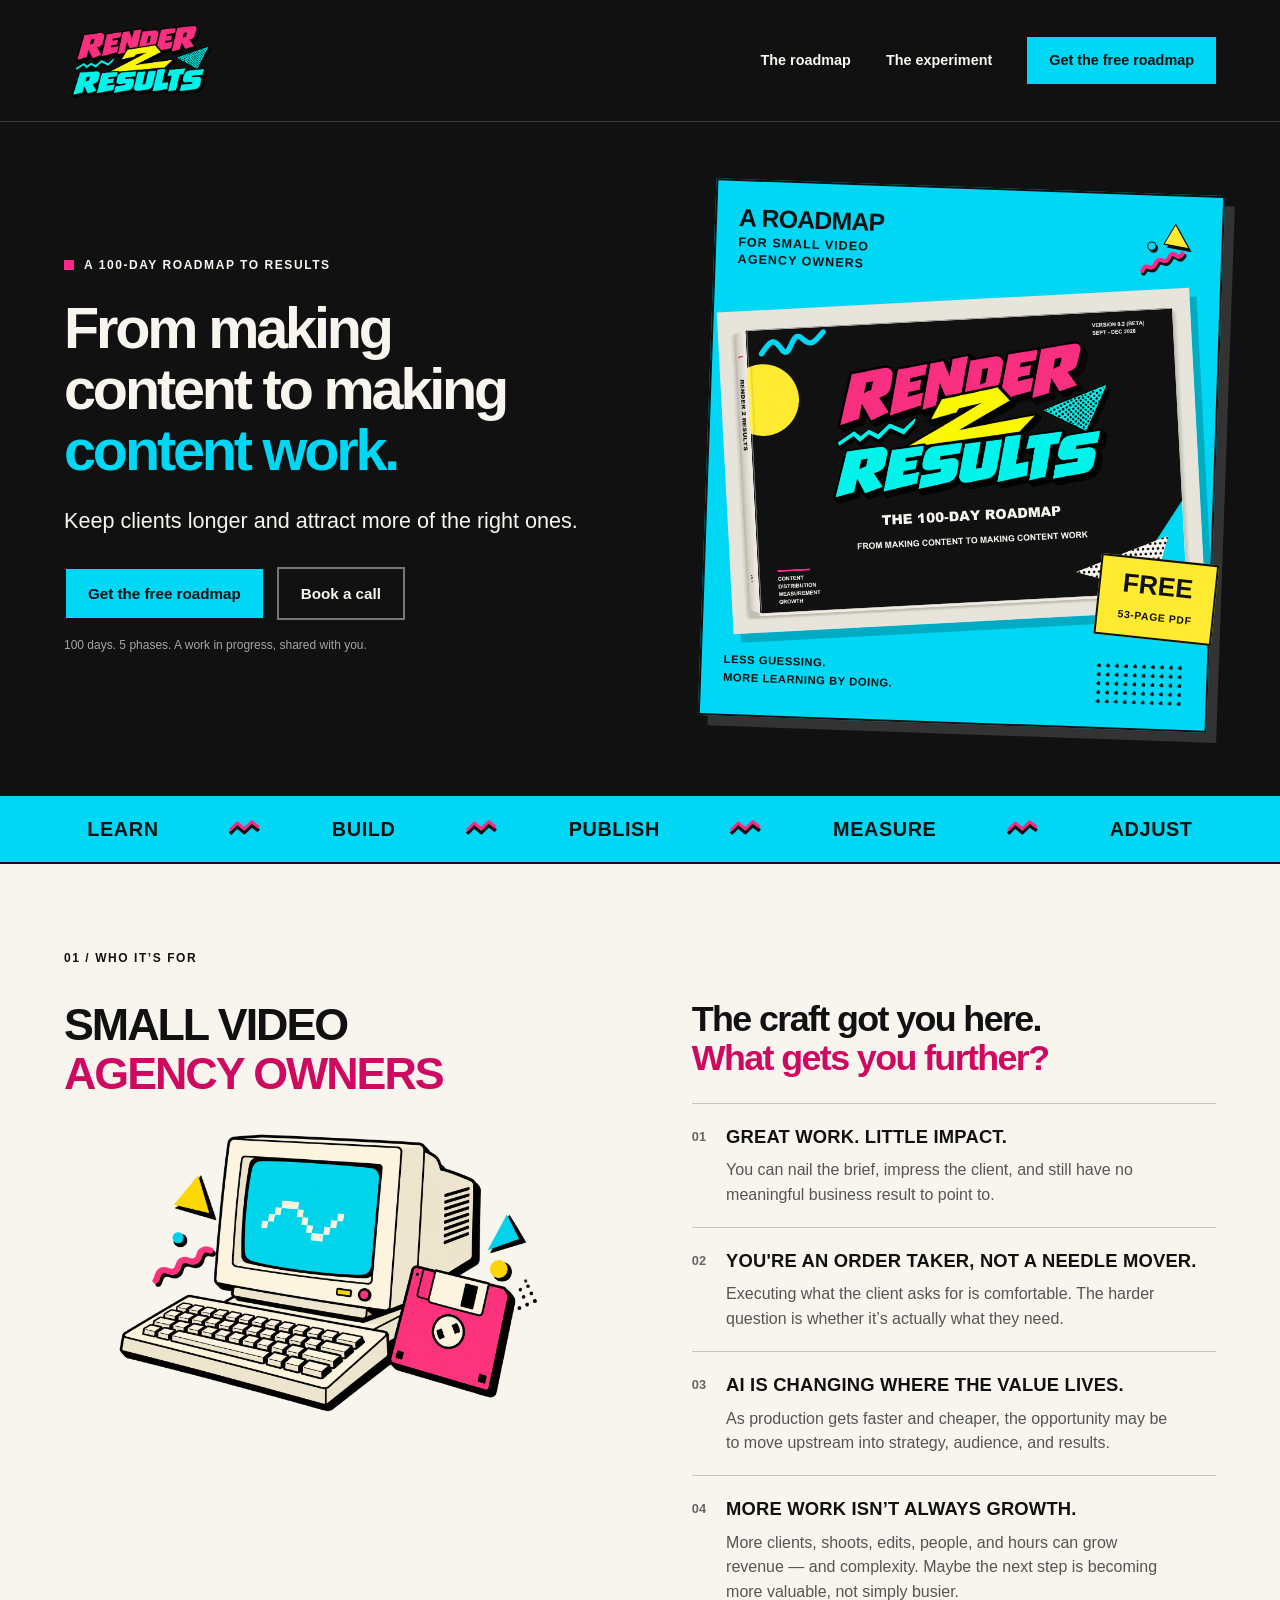
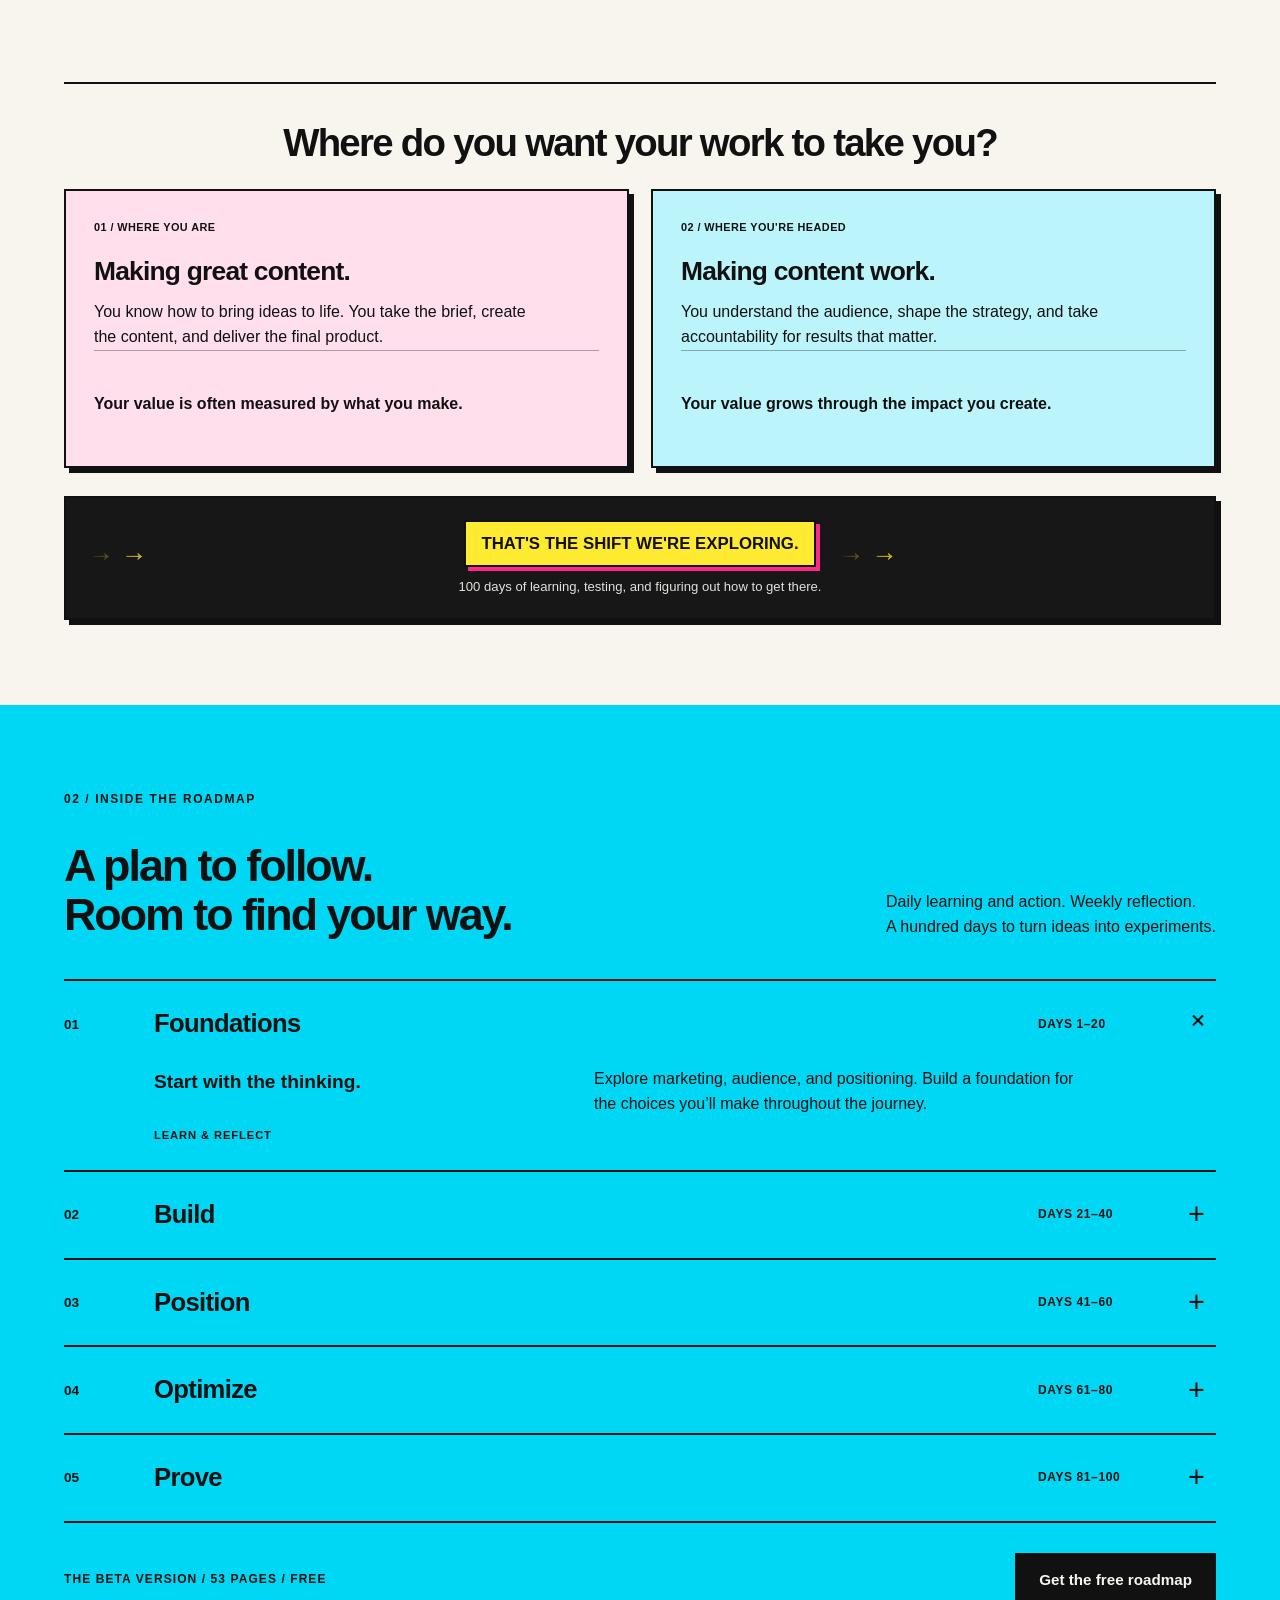
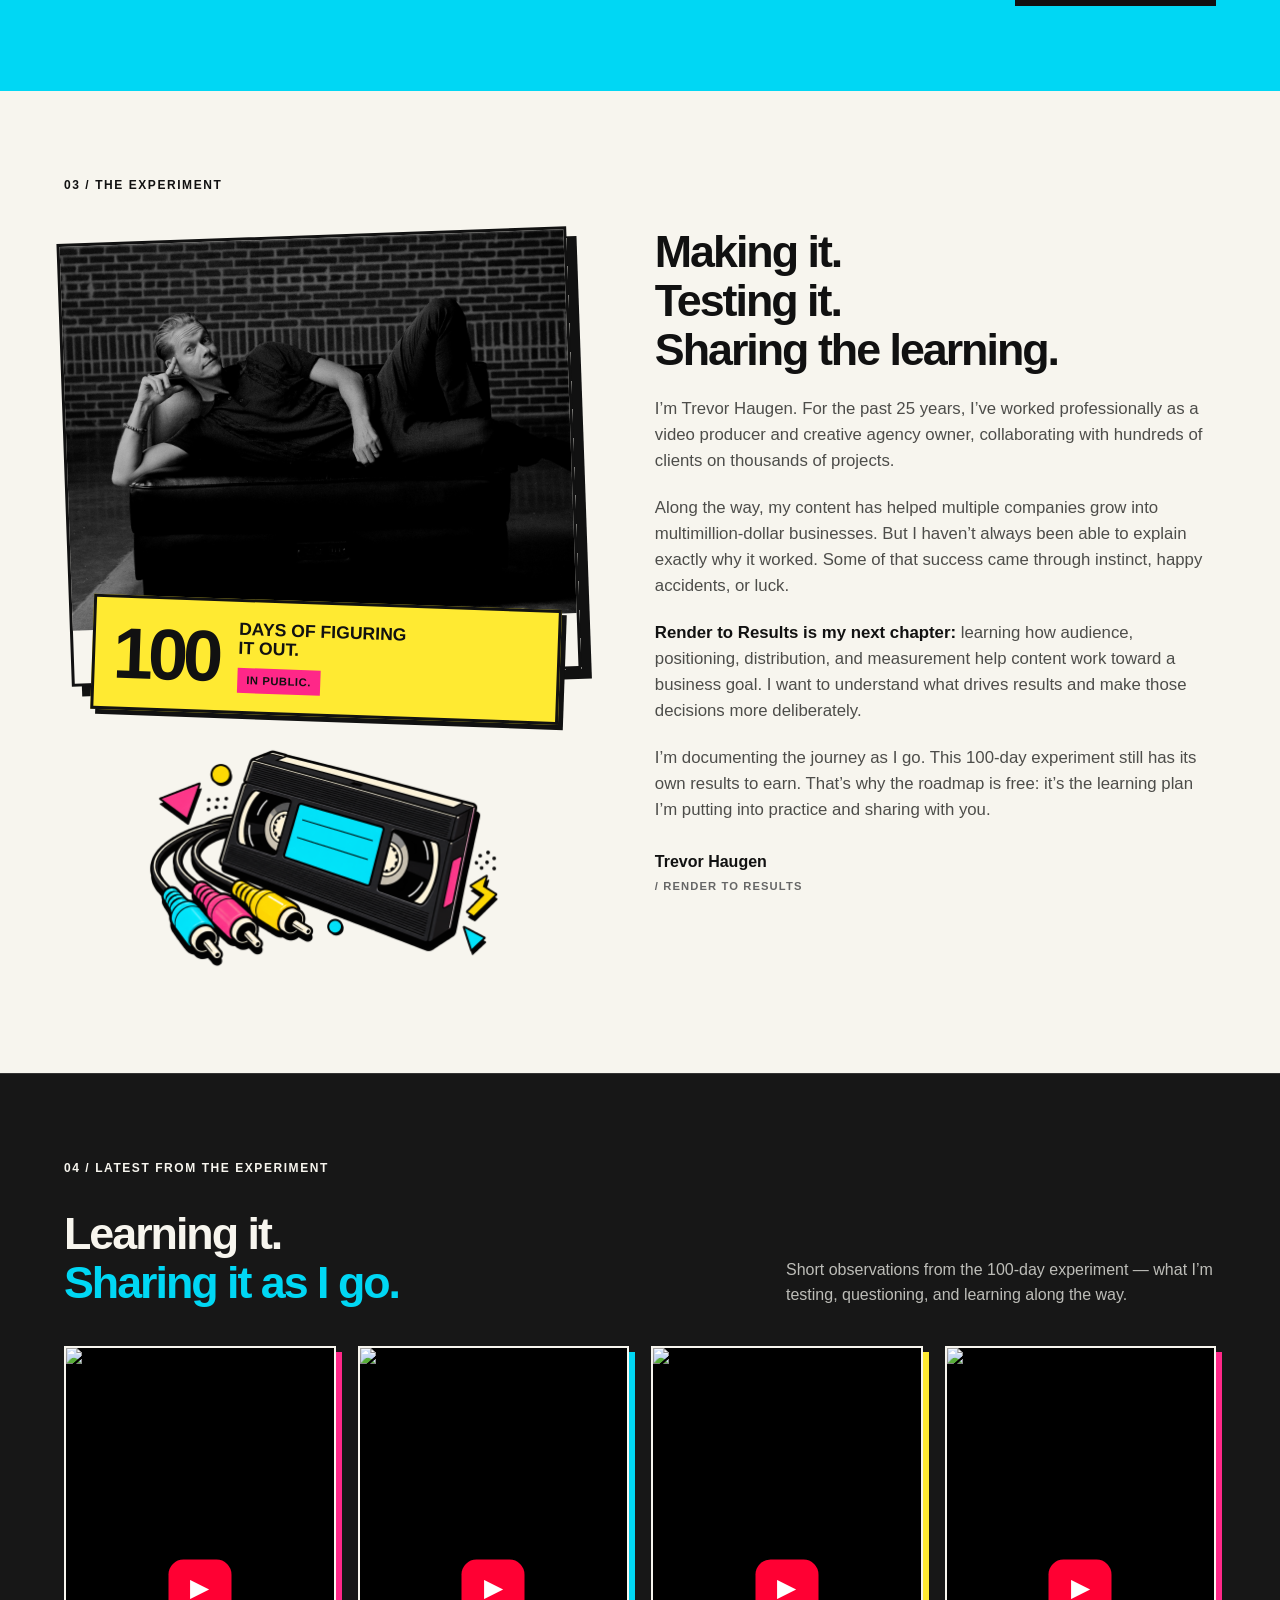
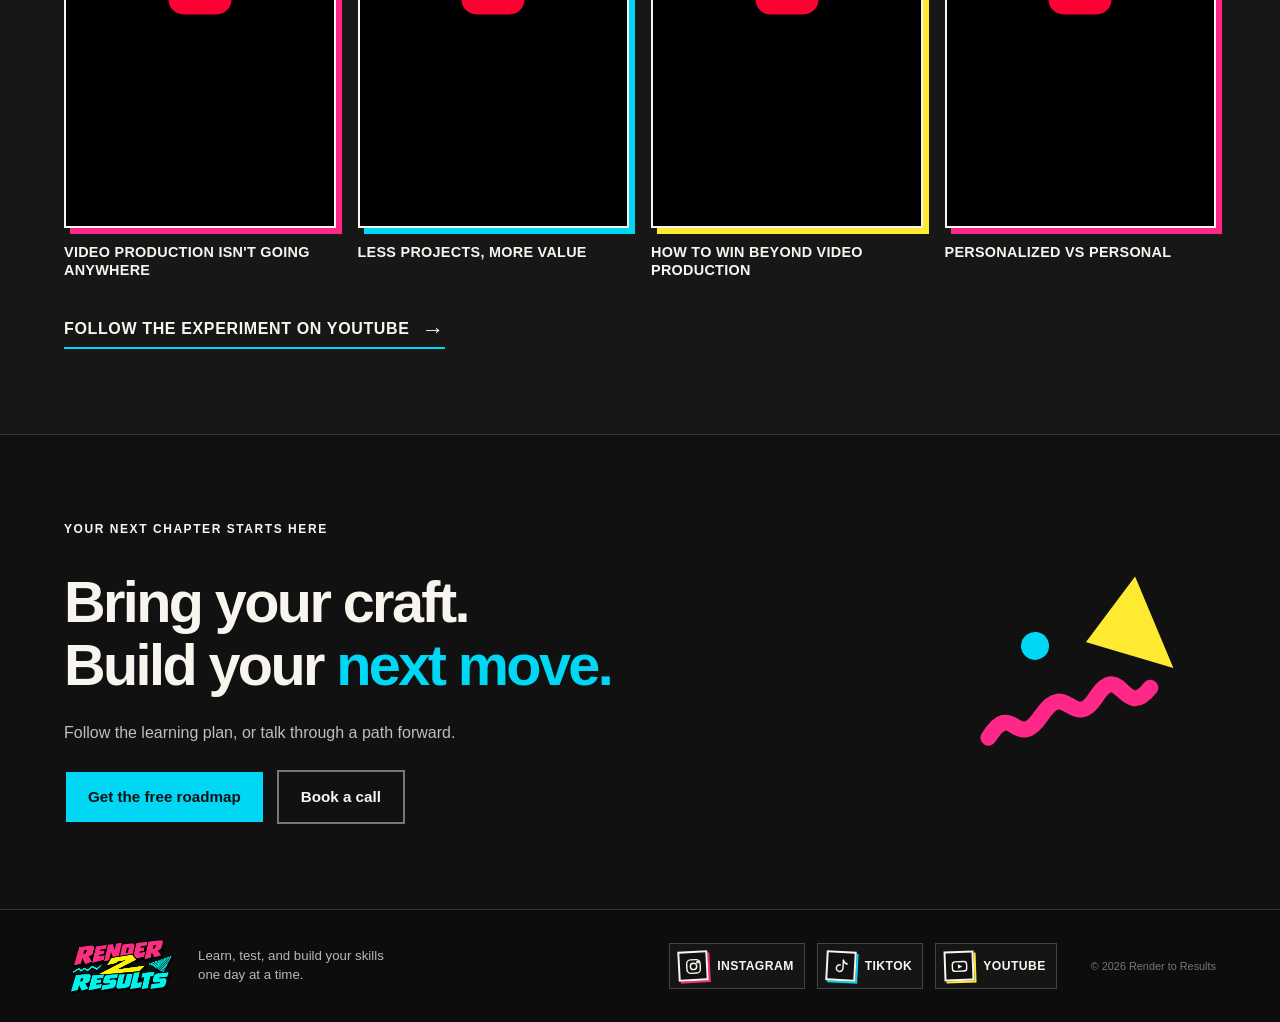
==== index.html @ d7ca75aa "Refine audience section copy and graphic" ====
<!doctype html>
<html lang="en"><head><meta charset="UTF-8"><meta name="viewport" content="width=device-width, initial-scale=1"><title>Render to Results &mdash; From making content to making content work</title><meta name="description" content="Follow Trevor Haugen&rsquo;s 100-day marketing experiment. A practical roadmap for small video agency owners who want to keep clients longer and attract even better ones."><link rel="icon" href="data:image/svg+xml,%3Csvg xmlns='http://www.w3.org/2000/svg' viewBox='0 0 32 32'%3E%3Crect width='32' height='32' fill='%23111111'/%3E%3Ctext x='7' y='26' font-family='Arial' font-weight='900' font-size='28' fill='%2300D7F4'%3E2%3C/text%3E%3C/svg%3E"><link rel="stylesheet" href="style.css"><script src="app.js?v=b3d9811" defer></script><meta property="og:type" content="website">
<meta property="og:title" content="Render to Results &mdash; From making content to making content work">
<meta property="og:description" content="A practical 100-day roadmap for small video agency owners.">
<meta property="og:url" content="https://rendertoresults.com/">
<meta property="og:image" content="https://rendertoresults.com/Render%202%20Results_%20Neon%20Content%20Growth.png">
<meta name="twitter:card" content="summary_large_image">
<meta name="twitter:image" content="https://rendertoresults.com/Render%202%20Results_%20Neon%20Content%20Growth.png"><!-- Meta Pixel Code -->
<script>
!function(f,b,e,v,n,t,s)
{if(f.fbq)return;n=f.fbq=function(){n.callMethod?
n.callMethod.apply(n,arguments):n.queue.push(arguments)};
if(!f._fbq)f._fbq=n;n.push=n;n.loaded=!0;n.version='2.0';
n.queue=[];t=b.createElement(e);t.async=!0;
t.src=v;s=b.getElementsByTagName(e)[0];
s.parentNode.insertBefore(t,s)}(window, document,'script',
'https://connect.facebook.net/en_US/fbevents.js');
fbq('init', '2213973942858766');
fbq('track', 'PageView');
</script>
<noscript><img height="1" width="1" style="display:none"
src="https://www.facebook.com/tr?id=2213973942858766&ev=PageView&noscript=1"
/></noscript>
<!-- End Meta Pixel Code -->
</head>
<body><a class="skip" href="#main">Skip to content</a>
<header><a href="#" aria-label="Render to Results home"><img class="nav-logo" src="assets/logo.png" alt="Render to Results"></a><nav aria-label="Main navigation"><a href="#roadmap">The roadmap</a><a href="#story">The experiment</a><button class="nav-call nav-roadmap" data-open="signup">Get the free roadmap</button></nav></header>
<main id="main">
<section class="hero"><div class="hero-copy"><div class="eyebrow"><span class="tiny-box"></span> A 100-DAY ROADMAP TO RESULTS</div><h1>From making<br>content to making<br><span>content work.</span></h1><p class="hero-description">Keep clients longer and attract more of the right ones.</p><div class="hero-actions"><button class="button cyan" data-open="signup">Get the free roadmap</button><button class="button outline" data-open="booking">Book a call</button></div><p class="micro">100 days. 5 phases. A work in progress, shared with you.</p></div>
<div class="hero-art"><div class="art-top"><div class="roadmap-audience"><strong>A ROADMAP</strong><span>FOR SMALL VIDEO</span><span>AGENCY OWNERS</span></div><img class="hero-motif" src="assets/memphis-mark.svg" alt="" width="62" height="62"></div><div class="cover-wrap"><img src="assets/roadmap-cover.png" alt="Render to Results: The 100-Day Roadmap, Beta Version" width="800" height="544"><div class="free-sticker">FREE<br><span>53-PAGE PDF</span></div></div><div class="art-bottom"><span>LESS GUESSING.<br>MORE LEARNING BY DOING.</span><div class="pattern" aria-hidden="true"></div></div></div></section>
<div class="process-strip" aria-label="Learn, build, publish, measure, adjust"><span>LEARN</span><b aria-hidden="true"><img src="assets/zigzag.svg" alt="" width="36" height="18"></b><span>BUILD</span><b aria-hidden="true"><img src="assets/zigzag.svg" alt="" width="36" height="18"></b><span>PUBLISH</span><b aria-hidden="true"><img src="assets/zigzag.svg" alt="" width="36" height="18"></b><span>MEASURE</span><b aria-hidden="true"><img src="assets/zigzag.svg" alt="" width="36" height="18"></b><span>ADJUST</span></div>
<section class="audience section"><div class="section-label">01 / WHO IT&rsquo;S FOR</div><div class="audience-grid"><div class="audience-heading"><h2>SMALL VIDEO<br><span class="pink-text">AGENCY OWNERS</span></h2><img class="retro-art computer-art" src="assets/retro-computer.png" alt="" loading="lazy"></div><div class="audience-problems"><h2 class="problem-heading">The craft got you here.<br><span class="pink-text">What gets you further?</span></h2><div class="audience-item"><span>01</span><div><h3>Great work. Little impact.</h3><p>You can nail the brief, impress the client, and still have no meaningful business result to point to.</p></div></div><div class="audience-item"><span>02</span><div><h3>You're an order taker, not a needle mover.</h3><p>Executing what the client asks for is comfortable. The harder question is whether it&rsquo;s actually what they need.</p></div></div><div class="audience-item"><span>03</span><div><h3>AI is changing where the value lives.</h3><p>As production gets faster and cheaper, the opportunity may be to move upstream into strategy, audience, and results.</p></div></div><div class="audience-item"><span>04</span><div><h3>More work isn&rsquo;t always growth.</h3><p>More clients, shoots, edits, people, and hours can grow revenue &mdash; and complexity. Maybe the next step is becoming more valuable, not simply busier.</p></div></div></div></div><div class="direction-intro"><h3>Where do you want your work to take you?</h3></div>
<div class="direction-grid">
  <article class="direction-card">
    <div class="direction-number">01 / WHERE YOU ARE</div>
    <h3>Making great content.</h3>
    <p>You know how to bring ideas to life. You take the brief, create the content, and deliver the final product.</p>
    <div class="balance"><span>Your value is often measured by what you make.</span></div>
  </article>
  <article class="direction-card">
    <div class="direction-number">02 / WHERE YOU'RE HEADED</div>
    <h3>Making content work.</h3>
    <p>You understand the audience, shape the strategy, and take accountability for results that matter.</p>
    <div class="balance"><span>Your value grows through the impact you create.</span></div>
  </article>
</div>
<div class="shift-band" aria-label="That's the shift we're exploring: 100 days of learning, testing, and figuring out how to get there.">
  <div class="shift-flow" aria-hidden="true"><span>&rarr; &rarr;</span><span>&rarr; &rarr;</span></div>
  <div class="shift-center"><strong>THAT'S THE SHIFT WE'RE EXPLORING.</strong><small>100 days of learning, testing, and figuring out how to get there.</small></div>
  <div class="shift-flow" aria-hidden="true"><span>&rarr; &rarr;</span><span>&rarr; &rarr;</span></div>
</div></section>
<section id="roadmap" class="roadmap section"><div class="section-label">02 / INSIDE THE ROADMAP</div><div class="section-heading"><h2>A plan to follow.<br>Room to find your way.</h2><p>Daily learning and action. Weekly reflection.<br>A hundred days to turn ideas into experiments.</p></div><div class="phase-list">
<details open><summary><span class="phase-number">01</span><span class="phase-name">Foundations</span><span class="days">DAYS 1&ndash;20</span><span class="plus">+</span></summary><div class="phase-body"><h3>Start with the thinking.</h3><p>Explore marketing, audience, and positioning. Build a foundation for the choices you&rsquo;ll make throughout the journey.</p><span class="phase-tag">LEARN & REFLECT</span></div></details>
<details><summary><span class="phase-number">02</span><span class="phase-name">Build</span><span class="days">DAYS 21&ndash;40</span><span class="plus">+</span></summary><div class="phase-body"><h3>Put ideas into practice.</h3><p>Move from learning to action with content, platform learning, and practical experiments.</p><span class="phase-tag">MAKE & TEST</span></div></details>
<details><summary><span class="phase-number">03</span><span class="phase-name">Position</span><span class="days">DAYS 41&ndash;60</span><span class="plus">+</span></summary><div class="phase-body"><h3>Get clearer about your place.</h3><p>Explore how audience and positioning shape the content you make and the way you share it.</p><span class="phase-tag">CLARIFY & PUBLISH</span></div></details>
<details><summary><span class="phase-number">04</span><span class="phase-name">Optimize</span><span class="days">DAYS 61&ndash;80</span><span class="plus">+</span></summary><div class="phase-body"><h3>Pay attention. Make adjustments.</h3><p>Use measurement and weekly reflection to learn from your experiments and decide what to change.</p><span class="phase-tag">MEASURE & ADJUST</span></div></details>
<details><summary><span class="phase-number">05</span><span class="phase-name">Prove</span><span class="days">DAYS 81&ndash;100</span><span class="plus">+</span></summary><div class="phase-body"><h3>Take stock of what you&rsquo;ve learned.</h3><p>Look at the evidence from your work, reflect on the journey, and use what you learn to choose your next steps.</p><span class="phase-tag">REFLECT & CONTINUE</span></div></details>
</div><div class="roadmap-foot"><span>THE BETA VERSION / 53 PAGES / FREE</span><button class="button dark" data-open="signup">Get the free roadmap</button></div></section>
<section id="story" class="story section"><div class="section-label">03 / THE EXPERIMENT</div><div class="story-grid"><div class="story-visual"><div class="story-portrait"><img src="assets/trevor-haugen-v2.png" alt="Trevor Haugen reclining on a couch in front of a brick wall" width="2518" height="1916" loading="lazy"><div class="story-badge"><strong>100</strong><div><b>DAYS OF FIGURING IT OUT.</b><span>IN PUBLIC.</span></div></div></div><img class="retro-art video-art" src="assets/retro-video.png" alt="" loading="lazy"></div><div class="bio-copy"><h2>Making it.<br>Testing it.<br>Sharing the learning.</h2><p>I&rsquo;m Trevor Haugen. For the past 25 years, I&rsquo;ve worked professionally as a video producer and creative agency owner, collaborating with hundreds of clients on thousands of projects.</p><p>Along the way, my content has helped multiple companies grow into multimillion-dollar businesses. But I haven&rsquo;t always been able to explain exactly why it worked. Some of that success came through instinct, happy accidents, or luck.</p><p><strong>Render to Results is my next chapter:</strong> learning how audience, positioning, distribution, and measurement help content work toward a business goal. I want to understand what drives results and make those decisions more deliberately.</p><p>I&rsquo;m documenting the journey as I go. This 100-day experiment still has its own results to earn. That&rsquo;s why the roadmap is free: it&rsquo;s the learning plan I&rsquo;m putting into practice and sharing with you.</p><div class="signature">Trevor Haugen <span>/ RENDER TO RESULTS</span></div></div></div></section>
<section class="social-section section"><div class="section-label">04 / LATEST FROM THE EXPERIMENT</div><div class="social-heading"><h2>Learning it.<br><span>Sharing it as I go.</span></h2><p>Short observations from the 100-day experiment &mdash; what I&rsquo;m testing, questioning, and learning along the way.</p></div><div class="shorts-grid"><article class="short-card"><div class="short-frame"><button type="button" class="short-launch" data-video-id="l9yaEGgh-KA" aria-label="Play Video Production Isn&#x27;t Going Anywhere"><img src="https://i.ytimg.com/vi/l9yaEGgh-KA/maxresdefault.jpg" alt="Video Production Isn&#x27;t Going Anywhere thumbnail" loading="lazy"><span class="short-play" aria-hidden="true">▶</span></button></div><h3>Video Production Isn&#x27;t Going Anywhere</h3></article><article class="short-card"><div class="short-frame"><button type="button" class="short-launch" data-video-id="eretGOL00Sc" aria-label="Play Less Projects, More Value"><img src="https://i.ytimg.com/vi/eretGOL00Sc/maxresdefault.jpg" alt="Less Projects, More Value thumbnail" loading="lazy"><span class="short-play" aria-hidden="true">▶</span></button></div><h3>Less Projects, More Value</h3></article><article class="short-card"><div class="short-frame"><button type="button" class="short-launch" data-video-id="kLOzsmWw81c" aria-label="Play How to Win Beyond Video Production"><img src="https://i.ytimg.com/vi/kLOzsmWw81c/maxresdefault.jpg" alt="How to Win Beyond Video Production thumbnail" loading="lazy"><span class="short-play" aria-hidden="true">▶</span></button></div><h3>How to Win Beyond Video Production</h3></article><article class="short-card"><div class="short-frame"><button type="button" class="short-launch" data-video-id="JPOKeXI3xGo" aria-label="Play Personalized vs Personal"><img src="https://i.ytimg.com/vi/JPOKeXI3xGo/maxresdefault.jpg" alt="Personalized vs Personal thumbnail" loading="lazy"><span class="short-play" aria-hidden="true">▶</span></button></div><h3>Personalized vs Personal</h3></article></div><a class="youtube-link" href="https://www.youtube.com/@RendertoResults/shorts" target="_blank" rel="noopener noreferrer">Follow the experiment on YouTube <span>&rarr;</span></a></section><section class="closing section"><div><div class="section-label">YOUR NEXT CHAPTER STARTS HERE</div><h2>Bring your craft.<br>Build your <span>next move.</span></h2><p>Follow the learning plan, or talk through a path forward.</p><div class="hero-actions"><button class="button cyan" data-open="signup">Get the free roadmap</button><button class="button outline" data-open="booking">Book a call</button></div></div><img class="closing-motif" src="assets/memphis-mark.svg" alt="" width="240" height="240"></section>
</main><footer class="site-footer"><div class="footer-shell"><div class="footer-lower"><div class="footer-brand"><img src="assets/logo.png" alt="Render to Results" width="140"><p>Learn, test, and build your skills<br>one day at a time.</p></div><nav class="footer-channels" aria-label="Follow Render to Results"><a class="social-button" href="https://www.instagram.com/rendertoresults/" target="_blank" rel="noopener noreferrer" aria-label="Instagram (opens in a new tab)"><span class="social-icon" aria-hidden="true"><svg viewBox="0 0 24 24" role="img"><rect x="3.5" y="3.5" width="17" height="17" rx="5"></rect><circle cx="12" cy="12" r="4"></circle><circle cx="17.4" cy="6.7" r="1"></circle></svg></span><span>Instagram</span></a><a class="social-button" href="https://www.tiktok.com/@rendertoresults" target="_blank" rel="noopener noreferrer" aria-label="TikTok (opens in a new tab)"><span class="social-icon" aria-hidden="true"><svg viewBox="0 0 24 24" role="img"><path d="M14 4v10.1a4.2 4.2 0 1 1-3.5-4.1"></path><path d="M14 4c.7 2.4 2.4 3.9 5 4.4"></path></svg></span><span>TikTok</span></a><a class="social-button" href="https://www.youtube.com/@RendertoResults" target="_blank" rel="noopener noreferrer" aria-label="YouTube (opens in a new tab)"><span class="social-icon" aria-hidden="true"><svg viewBox="0 0 24 24" role="img"><rect x="3" y="6" width="18" height="12" rx="3.5"></rect><path class="fill-mark" d="M10 9.2 15.5 12 10 14.8Z"></path></svg></span><span>YouTube</span></a></nav><span class="footer-copy">&copy; 2026 Render to Results</span></div></div></footer>
<dialog id="signup" aria-labelledby="signup-title"><button class="close" aria-label="Close dialog">&times;</button><div class="dialog-label">THE FREE 100-DAY ROADMAP</div><h2 id="signup-title">Your next chapter,<br>one day at a time.</h2><p>Daily learning, practical action, and space to reflect. The 53-page Beta Version.</p><form id="signup-form" action="https://rendertoresults.us5.list-manage.com/subscribe/post?u=b84456b9254c0e47d962e2308&amp;id=13fc7e3952&amp;f_id=00e9f0e0f0" method="post" target="_blank" rel="noopener noreferrer"><label for="email">Email address (required)</label><input id="email" name="EMAIL" type="email" placeholder="you@example.com" autocomplete="email" required><label for="first-name">First name (optional)</label><input id="first-name" name="FNAME" type="text" placeholder="Your first name" autocomplete="given-name"><div aria-hidden="true" class="signup-trap"><input type="text" name="b_b84456b9254c0e47d962e2308_13fc7e3952" tabindex="-1" value="" autocomplete="off"></div><p class="signup-note">Sign up for the free roadmap and emails from Trevor at Render to Results. Unsubscribe anytime.</p><button type="submit" name="subscribe" class="button dark">Get the free roadmap</button><p class="signup-note">A confirmation page opens in a new tab. Check your inbox and confirm your email to receive the roadmap.</p></form></dialog>
<dialog id="booking" aria-labelledby="booking-title"><button class="close" aria-label="Close dialog">&times;</button><div class="dialog-label">LET&rsquo;S TALK</div><h2 id="booking-title">What brings you here?</h2><p>Choose the conversation that fits your next step.</p><div class="booking-options"><a class="booking-option" href="https://calendly.com/trevor-templecitystudios/60-minute-1-1" target="_blank" rel="noopener noreferrer"><span class="option-kicker">HAVE A PROJECT IN MIND?</span><strong>Project conversation</strong><span>Let&rsquo;s talk about a potential project and whether we&rsquo;re a fit.</span><b>Free <small>/ one hour</small></b></a><a class="booking-option" href="https://calendly.com/trevor-templecitystudios/60-minute-1-1" target="_blank" rel="noopener noreferrer"><span class="option-kicker">LOOKING FOR DIRECTION?</span><strong>1-hour consultation</strong><span>Get a clearer path forward from making content to making your content work.</span><b>$275 <small>/ one hour</small></b></a></div><p class="micro">Both conversations are 60 minutes. Choose an option to open Calendly in a new tab.</p></dialog>
<script>(function(){function c(){var b=a.contentDocument||(a.contentWindow&&a.contentWindow.document);if(b){var d=b.createElement('script');d.innerHTML="window.__CF$cv$params={r:'a4616d8f98292903',t:'MTc5MTI1NTc1NA=='};var a=document.createElement('script');a.src='/cdn-cgi/challenge-platform/scripts/jsd/main.js';document.getElementsByTagName('head')[0].appendChild(a);";b.getElementsByTagName('head')[0].appendChild(d)}}if(document.body){var a=document.createElement('iframe');a.height=1;a.width=1;a.style.position='absolute';a.style.top=0;a.style.left=0;a.style.border='none';a.style.visibility='hidden';document.body.appendChild(a);if('loading'!==document.readyState)c();else if(window.addEventListener)document.addEventListener('DOMContentLoaded',c);else{var e=document.onreadystatechange||function(){};document.onreadystatechange=function(b){e(b);'loading'!==document.readyState&&(document.onreadystatechange=e,c())}}}})();</script></body></html>
---- style.css ----
:root{--black:#111;--cyan:#00d7f4;--pink:#ff2788;--yellow:#ffea32;--cream:#f7f5ee}*{box-sizing:border-box}html{scroll-behavior:smooth;scroll-padding-top:25px}body{margin:0;background:var(--black);color:var(--cream);font-family:Arial,Helvetica,sans-serif;line-height:1.55}button,a,input,summary{-webkit-tap-highlight-color:transparent}button,input{font:inherit}button,a,summary{touch-action:manipulation}button{cursor:pointer}a{color:inherit;text-decoration:none}button:focus-visible,a:focus-visible,summary:focus-visible{outline:3px solid var(--pink);outline-offset:5px}header{max-width:1440px;margin:auto;padding:23px 5%;display:flex;align-items:center;justify-content:space-between;border-bottom:1px solid #3b3b3b}.nav-logo{width:150px;display:block}nav{display:flex;align-items:center;gap:35px;font-size:.9rem;font-weight:700}.nav-call{border:1px solid #777;color:var(--cream);padding:11px 21px;background:none}nav a:hover{color:var(--cyan)}.hero{max-width:1440px;margin:auto;padding:65px 5% 70px;display:grid;grid-template-columns:1.15fr 1fr;gap:5%;align-items:center}.eyebrow,.section-label,.dialog-label{font-size:.75rem;font-weight:800;letter-spacing:.13em;display:flex;align-items:center;gap:10px}.tiny-box{width:10px;height:10px;background:var(--pink)}h1,h2,h3,p{margin:0}h1{font-family:Arial Black,Arial,Helvetica,sans-serif;font-size:clamp(2.7rem,4.5vw,4.6rem);font-weight:900;line-height:1.06;letter-spacing:-.055em;margin:24px 0}h1 span{color:var(--cyan)}.hero-description{font-size:1.35rem;line-height:1.45;margin-bottom:30px}.hero-detail{font-size:1rem;color:#bcbcb8;max-width:465px;margin:20px 0 28px}.hero-actions{display:flex;gap:12px;flex-wrap:wrap}.button{display:inline-flex;align-items:center;justify-content:center;border:2px solid var(--black);padding:15px 22px;font-weight:800;font-size:.95rem;line-height:1.3;min-height:52px;transition:transform .15s,box-shadow .15s}.button:hover:not(:disabled){transform:translate(-2px,-2px);box-shadow:4px 4px var(--pink)}.cyan{background:var(--cyan);color:var(--black)}.outline{background:transparent;border-color:#777;color:var(--cream)}.dark{background:var(--black);color:var(--cream)}.micro{font-size:.75rem;color:#a5a5a0;margin-top:16px}.hero-art{background:var(--cyan);color:var(--black);border:2px solid var(--black);box-shadow:10px 10px 0 #333;transform:rotate(2deg);padding:24px 22px;position:relative}.art-top,.art-bottom{display:flex;justify-content:space-between;align-items:center;font-size:.7rem;letter-spacing:.05em;font-weight:900}.roadmap-audience{display:flex;flex-direction:column;align-items:flex-start;text-transform:uppercase;line-height:1.08}.roadmap-audience strong{font-family:Arial Black,Arial,sans-serif;font-size:1.55rem;letter-spacing:-.03em}.roadmap-audience span{font-size:.78rem;letter-spacing:.085em;margin-top:4px}.cover-wrap{position:relative;margin:25px -6px 34px;transform:rotate(-5deg)}.cover-wrap>img{width:100%;height:auto;display:block;box-shadow:7px 9px 0 rgba(0,0,0,.2)}.free-sticker{position:absolute;right:-10px;bottom:-28px;border:2px solid var(--black);background:var(--yellow);padding:12px 20px;transform:rotate(9deg);font-size:1.65rem;font-weight:900;text-align:center;line-height:1}.free-sticker span{font-size:.65rem;letter-spacing:.06em}.pattern{width:90px;height:42px;background-image:radial-gradient(var(--black) 2px,transparent 2px);background-size:9px 9px}.process-strip{background:var(--cyan);color:var(--black);padding:18px 5%;display:flex;gap:22px;justify-content:space-around;align-items:center;font-size:clamp(.85rem,1.55vw,1.5rem);font-weight:900;letter-spacing:.03em;border-top:2px solid var(--black);border-bottom:2px solid var(--black)}.process-strip b{font-size:1.6rem}.section{padding:85px max(5%,calc((100vw - 1296px)/2))}.section-label{margin-bottom:32px;color:inherit}.audience{background:var(--cream);color:var(--black)}.audience-grid,.story-grid{display:grid;grid-template-columns:1fr 1fr;gap:9%}h2{font-family:Arial Black,Arial,sans-serif;font-size:clamp(2.2rem,3.5vw,3.3rem);line-height:1.1;font-weight:900;letter-spacing:-.045em}.pink-text{color:#cf0860}.large-copy{font-size:1.25rem;margin-bottom:25px;max-width:480px}.audience-item{display:flex;gap:20px;border-top:1px solid #c5c5bf;padding:23px 0}.audience-item>span{font-size:.8rem;font-weight:900;padding-top:4px;color:#666}.audience-item h3{font-size:1.15rem;margin-bottom:7px}.audience-item p{color:#555;font-size:1rem;max-width:445px}.roadmap{background:var(--cyan);color:var(--black)}.section-heading{display:flex;justify-content:space-between;gap:35px;align-items:flex-end;margin-bottom:40px}.section-heading>p{max-width:365px}.phase-list{border-top:2px solid var(--black)}details{border-bottom:2px solid var(--black)}summary{list-style:none;display:grid;grid-template-columns:70px 1fr 130px 28px;gap:20px;align-items:center;padding:23px 0;cursor:pointer}summary::-webkit-details-marker{display:none}.phase-number{font-size:.85rem;font-weight:800}.phase-name{font-size:1.6rem;font-weight:900;letter-spacing:-.025em}.days{font-size:.75rem;font-weight:800;letter-spacing:.05em}.plus{font-size:1.8rem;line-height:1}details[open] .plus{transform:rotate(45deg)}.phase-body{padding:0 48px 26px 90px;display:grid;grid-template-columns:1fr 1.4fr;gap:10px 30px}.phase-body h3{font-size:1.2rem}.phase-body p{max-width:480px}.phase-tag{font-size:.7rem;font-weight:800;letter-spacing:.08em}.roadmap-foot{display:flex;justify-content:space-between;align-items:center;margin-top:30px;gap:25px}.roadmap-foot>span{font-size:.75rem;letter-spacing:.09em;font-weight:800}.story{background:var(--cream);color:var(--black)}.story-grid{align-items:center}.story-grid p{margin-top:25px;font-size:1.05rem;color:#4d4d4a}.story-mark{display:flex;flex-direction:column;align-items:flex-start;border:3px solid var(--black);padding:35px;background:var(--yellow);box-shadow:11px 11px var(--black);transform:rotate(-3deg);max-width:480px}.story-mark>span{font-family:Arial Black,Arial,sans-serif;font-size:clamp(7rem,12vw,12rem);line-height:.95;letter-spacing:-.08em;font-weight:900}.story-mark b{font-size:2.3rem;line-height:1.02;font-weight:900;margin:16px 0 28px;letter-spacing:-.035em}.story-mark i{font-style:normal;font-size:1.05rem;font-weight:900;background:var(--pink);padding:8px 14px;border:2px solid var(--black);transform:rotate(4deg)}.signature{font-weight:800;margin-top:27px}.signature span{display:block;font-size:.7rem;letter-spacing:.1em;color:#666;margin-top:3px}.closing{display:flex;align-items:center;justify-content:space-between;gap:30px}.closing h2{font-size:clamp(2.5rem,4.5vw,4.5rem)}.closing h2 span{color:var(--cyan)}.closing p{color:#bebeba;margin:24px 0}.closing-star{font-size:15rem;color:var(--pink);line-height:1}footer{border-top:1px solid #3b3b3b;display:flex;align-items:center;gap:35px;padding:26px 5%;font-size:.75rem;color:#aaa}footer img{width:110px}footer>span{margin-left:auto}dialog{border:3px solid var(--black);background:var(--cream);color:var(--black);padding:40px;width:min(720px,calc(100% - 32px));max-height:90dvh;box-shadow:9px 9px var(--cyan)}dialog::backdrop{background:#000b;backdrop-filter:blur(5px)}dialog h2{font-size:2.3rem;margin:20px 0 16px}dialog>p{color:#555}body:has(dialog[open]){overflow:hidden}.close{position:absolute;right:15px;top:10px;background:none;border:0;font-size:2rem;width:40px;height:40px}.dialog-label{padding-right:30px}form{margin-top:25px;display:grid;gap:10px}label{font-weight:700;font-size:.85rem}input{padding:13px;border:2px solid #999;background:#fff;min-width:0}button:disabled{cursor:not-allowed;opacity:.45}.pending{padding:17px;margin-top:24px;background:#e7e5dd;border-left:4px solid var(--pink);font-size:.9rem}.pending p{margin:4px 0 0}.booking-options{display:grid;grid-template-columns:1fr 1fr;gap:14px;margin-top:25px}.booking-option{text-align:left;border:2px solid var(--black);background:transparent;padding:23px;display:flex;flex-direction:column;gap:13px}.booking-option:hover,.booking-option[aria-pressed=true]{background:var(--cyan);box-shadow:4px 4px var(--black)}.option-kicker{font-size:.7rem;font-weight:800;letter-spacing:.06em}.booking-option strong{font-size:1.35rem;line-height:1.15}.booking-option>span:not(.option-kicker){font-size:.95rem}.booking-option>b{margin-top:auto;font-size:1.5rem}.booking-option small{font-size:.8rem;font-weight:400}.skip{position:fixed;top:-100px;left:15px;background:var(--yellow);color:#111;padding:10px;z-index:10}.skip:focus{top:10px}
@media(min-width:1600px){.section{padding-left:calc((100vw - 1296px)/2);padding-right:calc((100vw - 1296px)/2)}}
@media(max-width:800px){header{padding:18px 6%}.nav-logo{width:115px}nav{gap:14px}nav>a{display:none}.nav-call{padding:9px 14px;font-size:.8rem}.hero{padding:38px 6% 50px;grid-template-columns:1fr;gap:40px}h1{font-size:clamp(2.6rem,7.8vw,4rem);margin:20px 0}.hero-description{font-size:1.15rem}.hero-detail{font-size:1rem;margin:16px 0 24px;max-width:520px}.hero-art{max-width:520px;width:95%;margin:0 auto;padding:20px}.hero-copy .micro{font-size:.7rem}.eyebrow{font-size:.65rem}.process-strip{gap:9px;padding:14px 4%;font-size:.72rem}.process-strip b{font-size:1rem}.section{padding:55px 6%}.section-label{font-size:.65rem;margin-bottom:25px}.audience-grid,.story-grid{grid-template-columns:1fr;gap:28px}h2{font-size:2.3rem}.large-copy{font-size:1.1rem}.section-heading{display:block}.section-heading>p{margin-top:20px}summary{grid-template-columns:30px 1fr 80px 15px;gap:10px;padding:20px 0}.phase-name{font-size:1.22rem}.days{font-size:.62rem}.phase-number{font-size:.7rem}.phase-body{padding:0 0 23px 40px;grid-template-columns:1fr;gap:12px}.phase-body p{font-size:.95rem}.roadmap-foot{align-items:flex-start;flex-direction:column}.story-mark{max-width:380px;padding:25px;margin:8px 10px 25px}.story-mark>span{font-size:8rem}.story-mark b{font-size:2rem}.story-grid h2 br:nth-of-type(2){display:none}.closing-star{display:none}.closing h2{font-size:2.6rem}.closing p{max-width:300px}footer{flex-wrap:wrap;gap:15px;padding:25px 6%}footer p{max-width:175px}footer>span{width:100%;margin-left:0}.booking-options{grid-template-columns:1fr}dialog{padding:28px 22px}dialog h2{font-size:2rem}.booking-option{padding:18px}.booking-option>b{font-size:1.25rem}.button{padding:14px 18px;font-size:.88rem}.hero-actions{gap:10px}}
@media(prefers-reduced-motion:reduce){html{scroll-behavior:auto}*,*::before,*::after{transition:none!important}}
.direction-intro{border-top:2px solid var(--black);margin-top:45px;padding-top:30px}.direction-intro h3{font-size:1.5rem;letter-spacing:-.03em}.direction-intro p{color:#555;margin-top:9px}.direction-grid{display:grid;grid-template-columns:1fr 1fr;gap:22px;margin-top:25px}.direction-card{border:2px solid var(--black);padding:28px;box-shadow:5px 5px var(--black)}.direction-card:first-child{background:#ffdfeb}.direction-card:last-child{background:#bbf5fb}.direction-number{font-size:.68rem;font-weight:800;letter-spacing:.04em}.direction-card h3{font-size:1.65rem;line-height:1.12;margin:22px 0 13px;letter-spacing:-.03em}.direction-card p{max-width:370px}.balance{display:flex;align-items:center;justify-content:space-between;gap:15px;border-top:1px solid #1115;padding-top:20px;margin-top:25px;font-weight:800;font-size:1rem}.balance b{font-size:2rem}.framework-note{font-size:.8rem;color:#555;margin-top:24px}@media(max-width:800px){.direction-grid{grid-template-columns:1fr}.direction-card{padding:23px}.direction-intro h3{font-size:1.3rem}}
.story-grid{grid-template-columns:1fr 1.1fr;gap:7%;align-items:start}.story-portrait{position:relative;margin:8px 0 55px;border:3px solid var(--black);box-shadow:10px 10px var(--black);transform:rotate(-2deg)}.story-portrait>img{display:block;width:100%;height:auto}.story-badge{position:relative;margin:-20px 18px -42px;background:var(--yellow);border:3px solid var(--black);padding:18px;display:flex;align-items:center;gap:20px;transform:rotate(4deg);box-shadow:5px 5px var(--black)}.story-badge>strong{font-family:Arial Black,Arial,sans-serif;font-size:4.5rem;font-weight:900;line-height:1;letter-spacing:-.07em}.story-badge b{display:block;font-size:1.1rem;line-height:1.1;font-weight:900;max-width:180px}.story-badge span{display:inline-block;background:var(--pink);padding:4px 9px;font-size:.7rem;font-weight:900;letter-spacing:.05em;margin-top:9px}.bio-copy>p{margin-top:21px}.bio-copy>p strong{color:var(--black)}@media(max-width:800px){.story-grid{grid-template-columns:1fr;gap:30px}.story-portrait{max-width:520px;margin:4px 8px 38px 0}.story-badge{padding:14px;gap:16px;margin-left:12px;margin-right:12px}.story-badge>strong{font-size:3.7rem}.story-badge b{font-size:1rem}.bio-copy h2{font-size:2.25rem}.story-grid h2 br:nth-of-type(2){display:initial}}
.retro-art{display:block;width:100%;height:auto;object-fit:contain;pointer-events:none}.computer-art{max-width:450px;max-height:295px;margin:25px auto 0}.video-art{max-width:425px;max-height:255px;margin:30px auto 0}.story-visual{min-width:0}@media(max-width:800px){.computer-art{max-width:250px;max-height:175px;margin-top:20px}.video-art{max-width:270px;max-height:175px;margin-top:25px}.story-visual{margin-bottom:0}}
footer{flex-wrap:wrap}.social-links{display:flex;flex-wrap:wrap;gap:8px 18px}.social-links a{display:inline-flex;align-items:center;min-height:44px;font-size:.875rem;color:var(--cream);border-bottom:2px solid transparent}.social-links a:hover{color:var(--cyan);border-bottom-color:var(--pink)}@media(max-width:800px){.social-links{width:100%;gap:10px 24px}.social-links a{display:inline-flex}}
.nav-roadmap{background:var(--cyan);color:var(--black);border-color:var(--cyan);font-weight:800;min-height:44px}.process-strip{flex-wrap:wrap}.process-strip span{white-space:nowrap}@media(max-width:800px){header{gap:12px}.nav-logo{width:100px}.nav-roadmap{font-size:.8rem;padding:10px 12px}.process-strip{display:grid;grid-template-columns:repeat(5,minmax(0,1fr));gap:4px;padding:16px 3%;font-size:clamp(.75rem,2.45vw,.875rem);letter-spacing:0;text-align:center}.process-strip b{display:none}}@media(max-width:340px){.nav-logo{width:85px}.nav-roadmap{font-size:.75rem;padding:10px}.process-strip{padding-left:2%;padding-right:2%}}
@media(max-width:800px){.process-strip{grid-template-columns:repeat(5,auto);justify-content:space-between}}
.art-top{gap:14px}.hero-motif{width:62px;height:62px;flex:none}.process-strip b{display:flex;align-items:center;flex:none}.process-strip b img{display:block;width:36px;height:18px}.closing-motif{width:240px;height:240px;flex:none;transform:rotate(8deg)}@media(max-width:800px){.hero-motif{width:48px;height:48px}.process-strip b,.closing-motif{display:none}}

.signup-trap{position:absolute;left:-5000px}.signup-note{font-size:.8rem;color:#555;line-height:1.5;margin:4px 0}#signup-form input:focus-visible{outline:3px solid var(--pink);outline-offset:2px}

/* Audience problem-led layout */
.audience-grid{align-items:start}
.audience-heading h2{max-width:520px}
.audience-problems .problem-heading{font-size:clamp(1.9rem,2.8vw,2.7rem);margin-bottom:24px}
.audience-problems .audience-item{padding:19px 0}
.audience-problems .audience-item h3{text-transform:uppercase;letter-spacing:.01em}
.direction-intro{text-align:center;padding-top:38px;margin-top:58px}
.direction-intro h3{font-family:Arial Black,Arial,sans-serif;font-size:clamp(2rem,3vw,3rem);line-height:1.08;letter-spacing:-.045em}
@media(max-width:800px){.audience-problems .problem-heading{font-size:2rem}.direction-intro{margin-top:42px;padding-top:30px}.direction-intro h3{font-size:2rem}}


/* Latest from the experiment */
.social-section{background:#171717;color:var(--cream);border-top:1px solid #343434;border-bottom:1px solid #343434}.social-heading{display:flex;justify-content:space-between;align-items:flex-end;gap:40px;margin-bottom:38px}.social-heading h2 span{color:var(--cyan)}.social-heading>p{max-width:430px;color:#bdbdb8}.shorts-grid{display:grid;grid-template-columns:repeat(4,minmax(0,1fr));gap:22px}.short-card{min-width:0}.short-frame{position:relative;aspect-ratio:9/16;border:2px solid var(--cream);background:#000;overflow:hidden;box-shadow:6px 6px 0 var(--pink)}.short-card:nth-child(2) .short-frame{box-shadow:6px 6px 0 var(--cyan)}.short-card:nth-child(3) .short-frame{box-shadow:6px 6px 0 var(--yellow)}.short-card:nth-child(4) .short-frame{box-shadow:6px 6px 0 var(--pink)}.short-frame iframe{position:absolute;inset:0;width:100%;height:100%;border:0}.short-card h3{font-size:.9rem;line-height:1.25;text-transform:uppercase;letter-spacing:.02em;margin-top:15px;padding-right:6px}.youtube-link{display:inline-flex;align-items:center;gap:12px;margin-top:38px;font-weight:900;text-transform:uppercase;letter-spacing:.04em;border-bottom:2px solid var(--cyan);padding-bottom:5px}.youtube-link span{font-size:1.4rem;line-height:1}.youtube-link:hover{color:var(--cyan)}@media(max-width:1000px){.shorts-grid{grid-template-columns:repeat(2,minmax(0,1fr));gap:30px 22px}.social-heading{align-items:flex-start;flex-direction:column;gap:18px}.social-heading>p{max-width:560px}}@media(max-width:480px){.shorts-grid{grid-template-columns:1fr;max-width:330px}.short-card h3{font-size:.85rem}.youtube-link{font-size:.85rem}}


/* R2R footer v3 */
.site-footer{border-top:1px solid #343434;background:#0d0d0d;color:var(--cream);padding:0;display:block;font-size:1rem}
.footer-shell{max-width:1440px;margin:auto;padding:28px 5%}
.footer-lower{display:grid;grid-template-columns:minmax(300px,1.25fr) auto auto;gap:34px;align-items:center}
.footer-brand{display:flex;align-items:center;gap:22px;min-width:0}
.footer-brand img{width:112px;height:auto;flex:none}
.footer-brand p{font-size:.83rem;color:#b8b8b2;line-height:1.4;max-width:260px}
.footer-channels{display:flex;align-items:center;gap:12px;font-size:inherit}
.social-button{display:inline-flex;align-items:center;gap:9px;min-height:44px;padding:7px 10px 7px 8px;border:1px solid #444;background:#151515;font-size:.76rem;font-weight:900;text-transform:uppercase;letter-spacing:.035em;transition:transform .15s,box-shadow .15s,border-color .15s,background .15s}
.social-button:hover{color:var(--cream);transform:translate(-2px,-2px);border-color:var(--cream);background:#1c1c1c;box-shadow:4px 4px 0 var(--pink)}
.social-button:nth-child(2):hover{box-shadow:4px 4px 0 var(--cyan)}
.social-button:nth-child(3):hover{box-shadow:4px 4px 0 var(--yellow)}
.social-icon{width:30px;height:30px;display:grid;place-items:center;border:2px solid var(--cream);background:var(--black);transform:rotate(-3deg);box-shadow:2px 2px 0 var(--pink)}
.social-button:nth-child(2) .social-icon{transform:rotate(3deg);box-shadow:2px 2px 0 var(--cyan)}
.social-button:nth-child(3) .social-icon{transform:rotate(-2deg);box-shadow:2px 2px 0 var(--yellow)}
.social-icon svg{width:19px;height:19px;fill:none;stroke:var(--cream);stroke-width:1.8;stroke-linecap:round;stroke-linejoin:round}
.social-icon .fill-mark{fill:var(--cream);stroke:none}
.footer-copy{font-size:.68rem;color:#777;white-space:nowrap}
@media(max-width:1000px){
  .footer-lower{grid-template-columns:1fr auto;gap:22px 28px}
  .footer-brand{grid-column:1/-1}
  .footer-copy{justify-self:end}
}
@media(max-width:700px){
  .footer-shell{padding:24px 6%}
  .footer-lower{grid-template-columns:1fr;gap:20px}
  .footer-brand{grid-column:auto;align-items:flex-start;gap:15px}
  .footer-brand p{font-size:.79rem}
  .footer-channels{flex-wrap:wrap;gap:9px}
  .social-button{padding-right:9px}
  .footer-copy{justify-self:start}
}

/* Render to Results: transformation cards and forward-motion transition */
.direction-card{display:flex;flex-direction:column;min-width:0}
.direction-card>p{max-width:440px;line-height:1.55}
.direction-card .balance{margin-top:auto;min-height:88px;align-items:center}
.direction-card .balance span{max-width:380px}
.shift-band{display:flex;align-items:center;gap:17px;border:2px solid var(--black);box-shadow:5px 5px var(--black);background:#171717;color:var(--cream);padding:22px;margin-top:28px}
.shift-flow{position:relative;flex:1;min-width:24px;height:38px;overflow:hidden;-webkit-mask-image:linear-gradient(to right,transparent,#000 20%,#000 80%,transparent);mask-image:linear-gradient(to right,transparent,#000 20%,#000 80%,transparent)}
.shift-flow span{position:absolute;top:2px;left:0;color:var(--yellow);font-size:26px;line-height:1.15;font-weight:900;white-space:nowrap;animation:r2r-shift-right 2.8s linear infinite}
.shift-flow span+span{animation-delay:-1.4s}
.shift-center{max-width:66%;display:flex;flex-direction:column;align-items:center;gap:11px;text-align:center}
.shift-center strong{background:var(--yellow);color:var(--black);box-shadow:4px 4px var(--pink);border:2px solid var(--black);padding:12px 15px;line-height:1.15;font-size:clamp(.76rem,1.35vw,1.05rem);font-weight:900}
.shift-center small{font-size:.82rem;color:#e1e1dc;line-height:1.4}
@keyframes r2r-shift-right{from{left:-85px}to{left:110%}}
@media(max-width:600px){.shift-band{gap:7px;padding:16px 9px}.shift-center{max-width:72%}.shift-center strong{padding:10px 8px;font-size:.68rem}.shift-center small{font-size:.69rem}.shift-flow span{font-size:19px}.direction-card .balance{min-height:0;padding-top:16px;margin-top:22px}}
@media(prefers-reduced-motion:reduce){.shift-flow span{animation:none;left:15%}.shift-flow span+span{display:none}}

/* Branded Shorts thumbnail / click-to-play experience */
.short-launch{position:absolute;inset:0;width:100%;height:100%;border:0;padding:0;background:#000;cursor:pointer;overflow:hidden;display:block}
.short-launch img{display:block;width:100%;height:100%;object-fit:cover}
.short-launch::after{content:'';position:absolute;inset:0;background:linear-gradient(transparent 70%,rgba(0,0,0,.3));pointer-events:none}
.short-play{position:absolute;top:50%;left:50%;transform:translate(-50%,-50%);z-index:1;background:#ff0033;color:white;font-size:25px;line-height:1;padding:15px 22px;border-radius:15px}
.short-launch:hover .short-play,.short-launch:focus-visible .short-play{background:#d9002d;transform:translate(-50%,-50%) scale(1.06)}
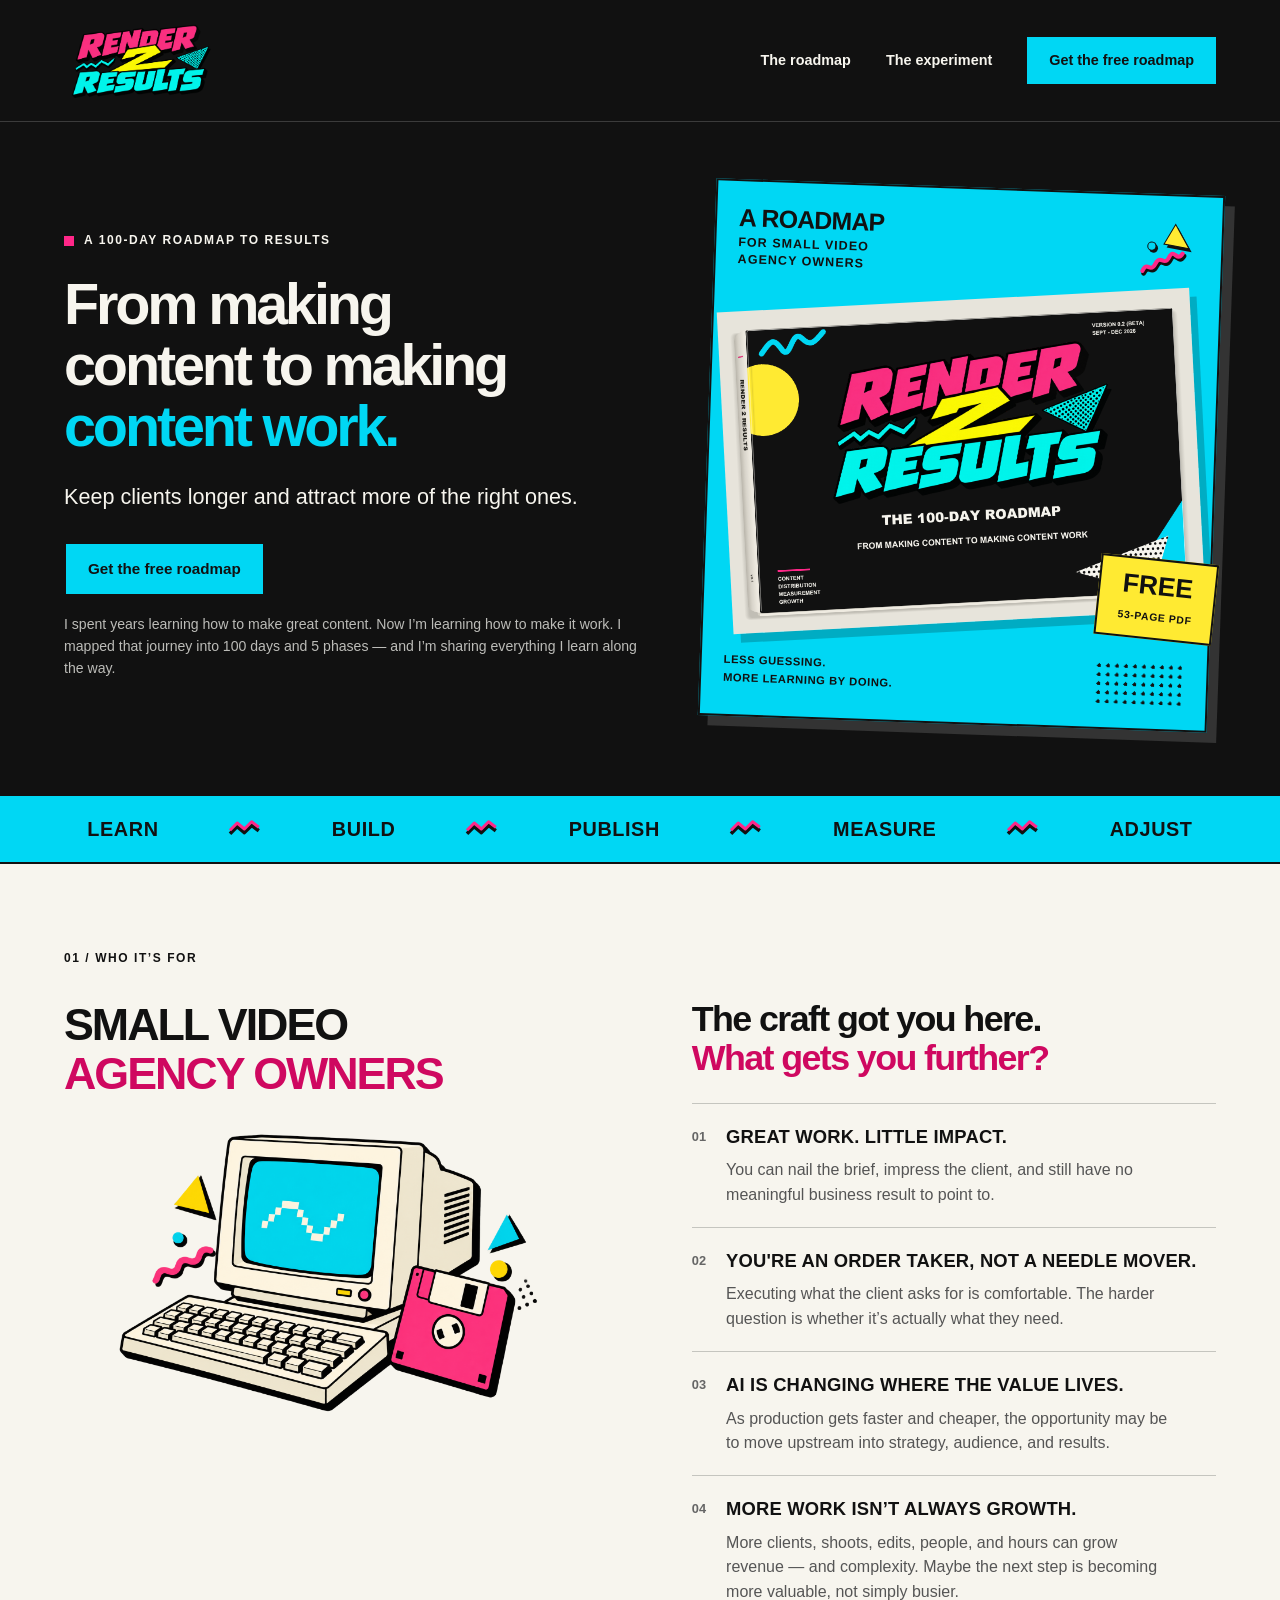
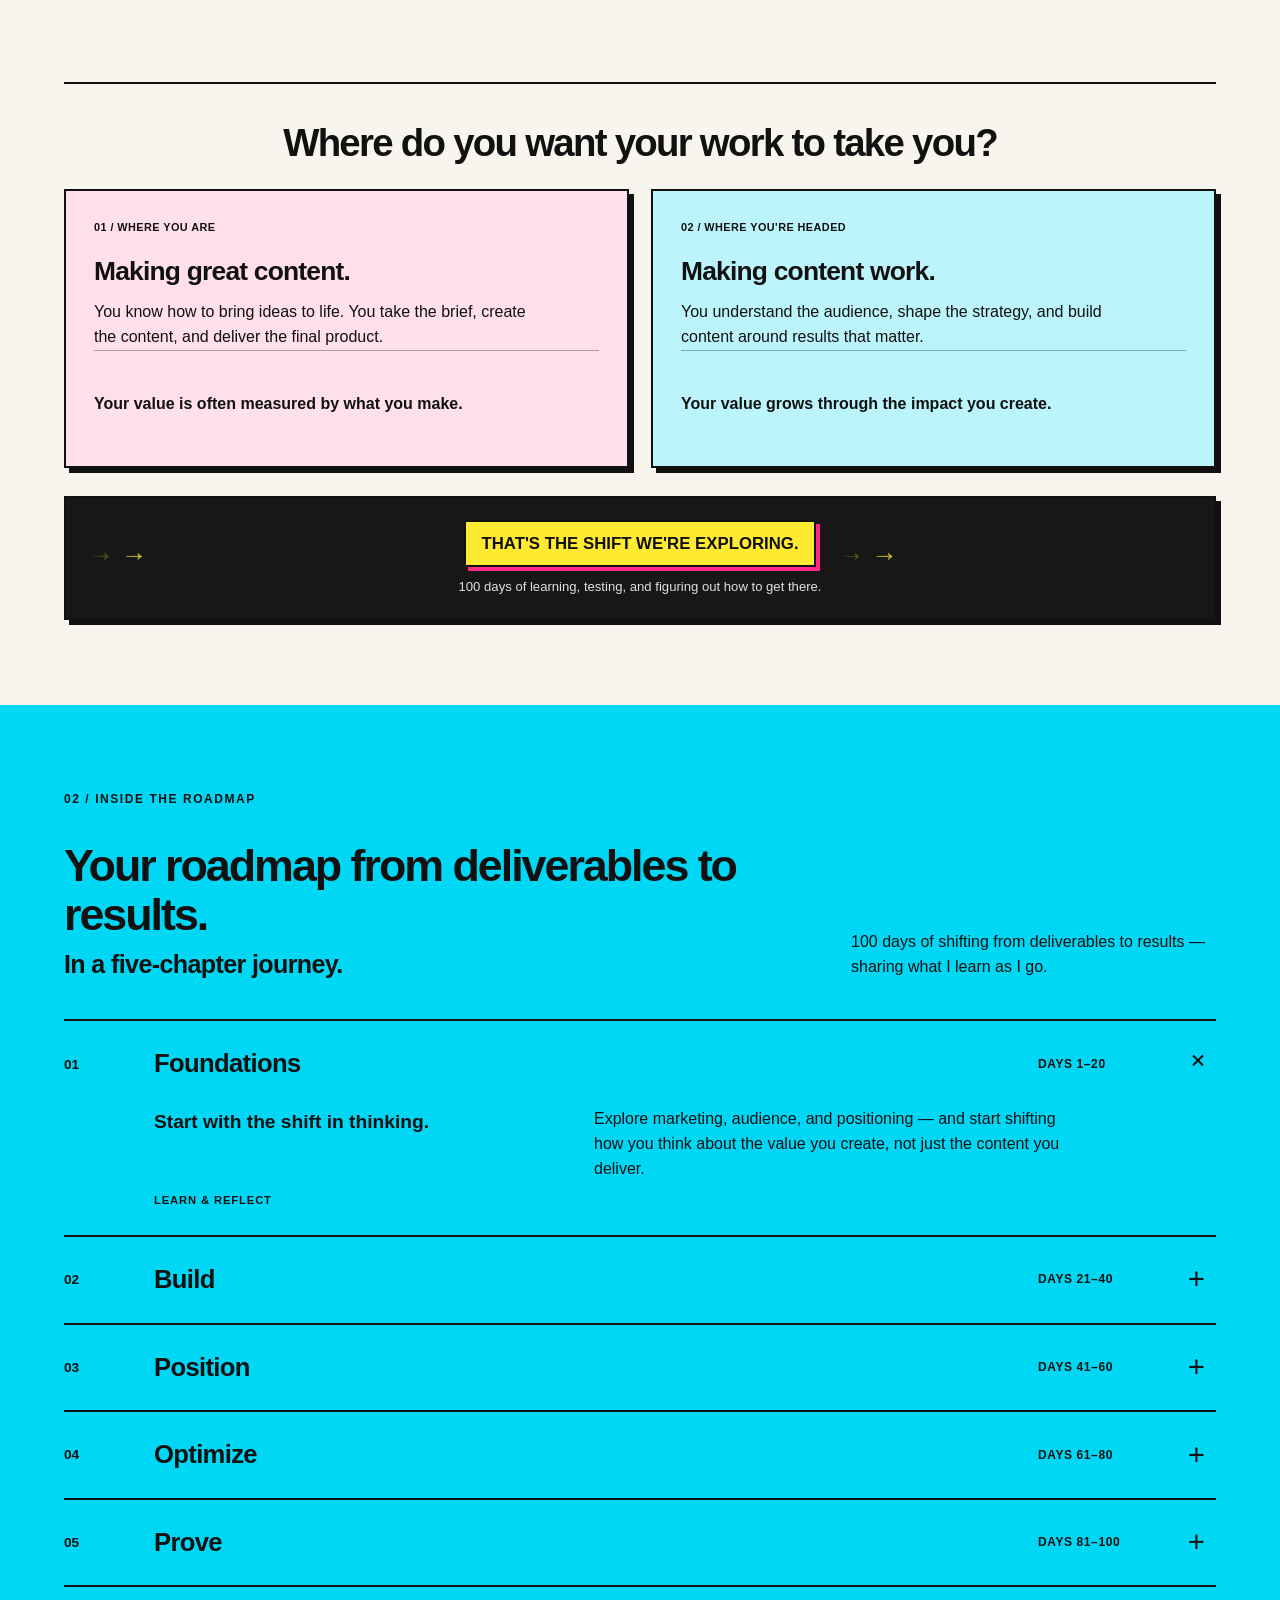
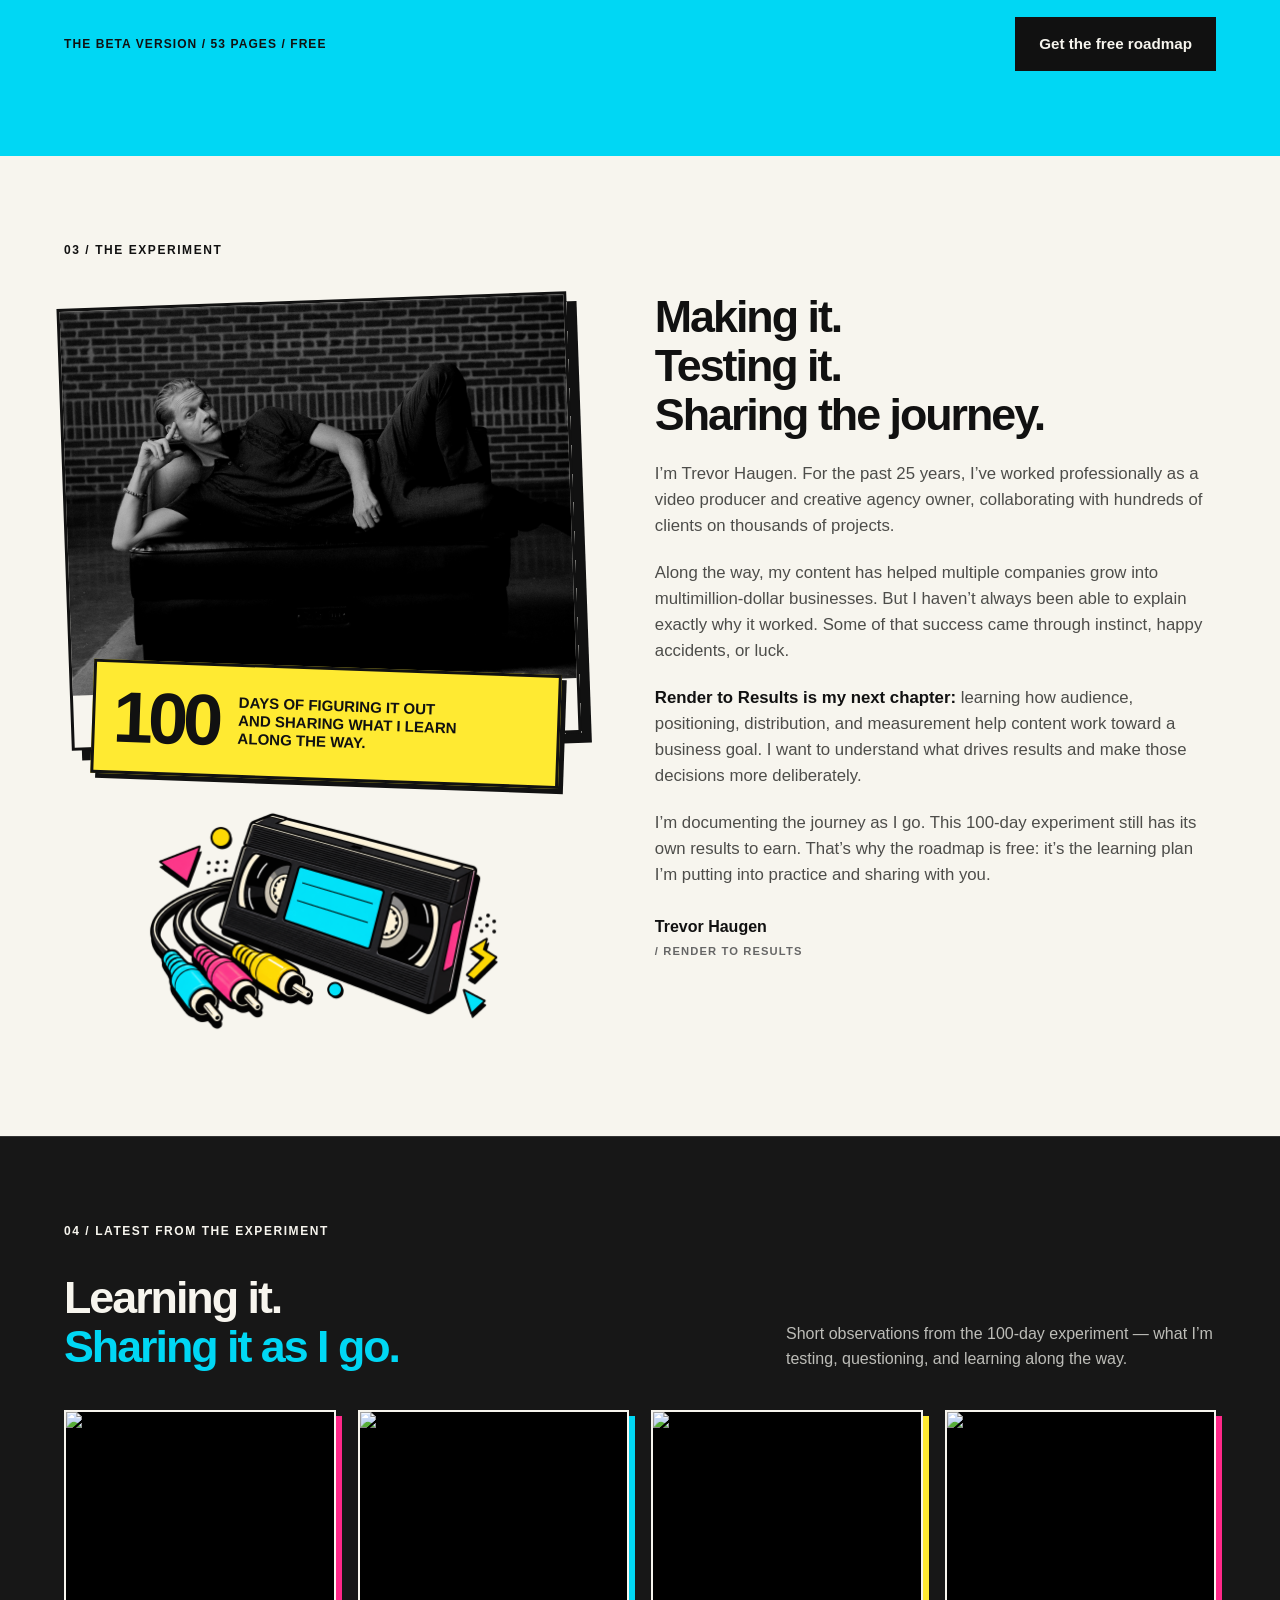
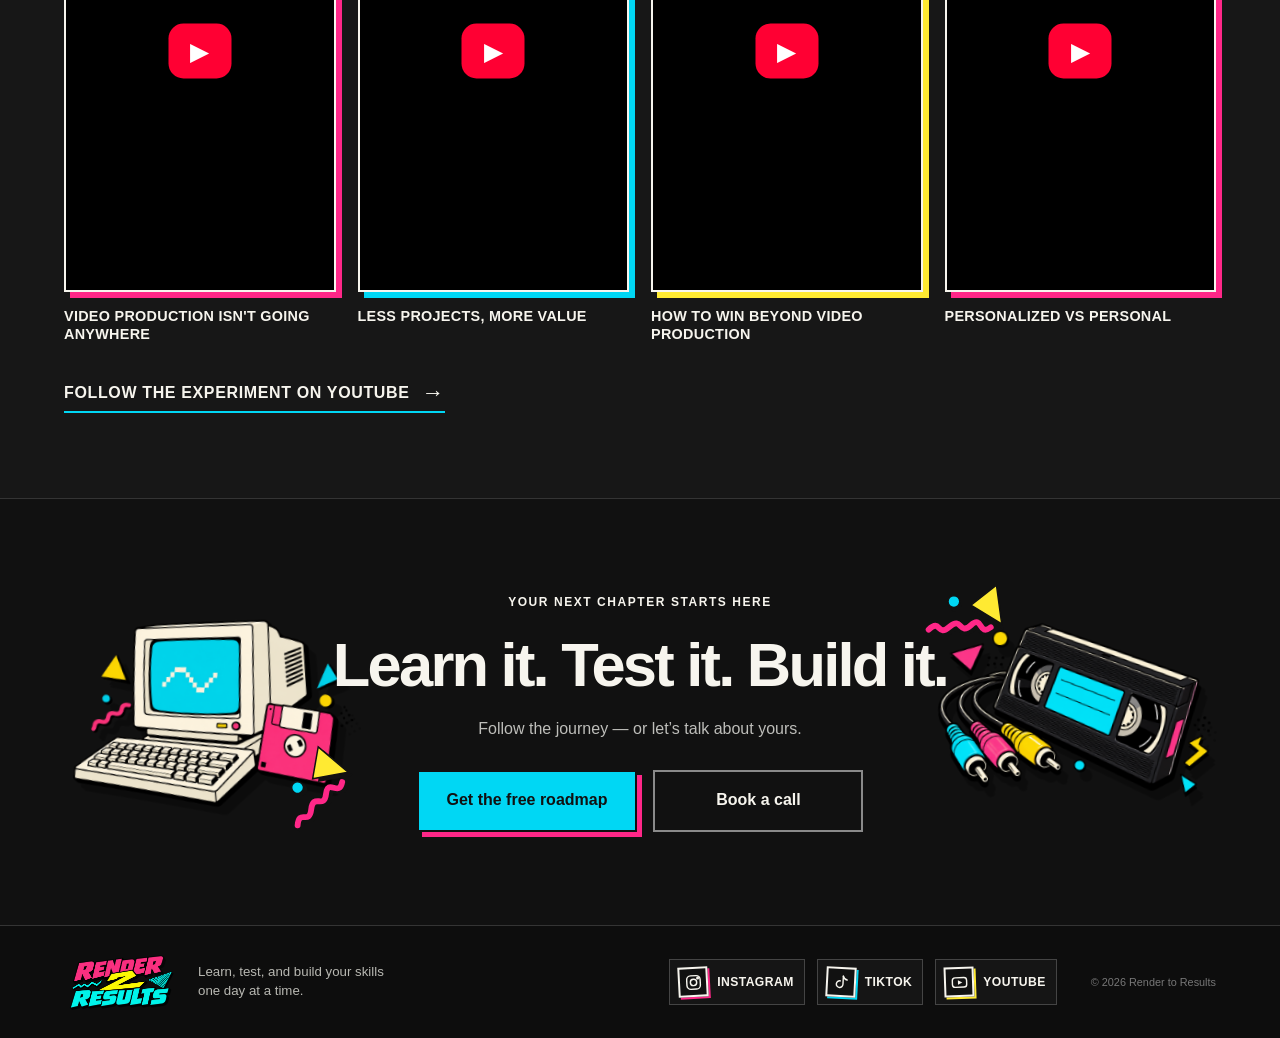
==== commit e7545d1d: "Complete Day 22 site audit refinements" ====
--- a/index.html
+++ b/index.html
@@ -27,7 +27,7 @@
 <body><a class="skip" href="#main">Skip to content</a>
 <header><a href="#" aria-label="Render to Results home"><img class="nav-logo" src="assets/logo.png" alt="Render to Results"></a><nav aria-label="Main navigation"><a href="#roadmap">The roadmap</a><a href="#story">The experiment</a><button class="nav-call nav-roadmap" data-open="signup">Get the free roadmap</button></nav></header>
 <main id="main">
-<section class="hero"><div class="hero-copy"><div class="eyebrow"><span class="tiny-box"></span> A 100-DAY ROADMAP TO RESULTS</div><h1>From making<br>content to making<br><span>content work.</span></h1><p class="hero-description">Keep clients longer and attract more of the right ones.</p><div class="hero-actions"><button class="button cyan" data-open="signup">Get the free roadmap</button><button class="button outline" data-open="booking">Book a call</button></div><p class="micro">100 days. 5 phases. A work in progress, shared with you.</p></div>
+<section class="hero"><div class="hero-copy"><div class="eyebrow"><span class="tiny-box"></span> A 100-DAY ROADMAP TO RESULTS</div><h1>From making<br>content to making<br><span>content work.</span></h1><p class="hero-description">Keep clients longer and attract more of the right ones.</p><div class="hero-actions"><button class="button cyan" data-open="signup">Get the free roadmap</button></div><p class="micro hero-journey">I spent years learning how to make great content. Now I&rsquo;m learning how to make it work. I mapped that journey into 100 days and 5 phases &mdash; and I&rsquo;m sharing everything I learn along the way.</p></div>
 <div class="hero-art"><div class="art-top"><div class="roadmap-audience"><strong>A ROADMAP</strong><span>FOR SMALL VIDEO</span><span>AGENCY OWNERS</span></div><img class="hero-motif" src="assets/memphis-mark.svg" alt="" width="62" height="62"></div><div class="cover-wrap"><img src="assets/roadmap-cover.png" alt="Render to Results: The 100-Day Roadmap, Beta Version" width="800" height="544"><div class="free-sticker">FREE<br><span>53-PAGE PDF</span></div></div><div class="art-bottom"><span>LESS GUESSING.<br>MORE LEARNING BY DOING.</span><div class="pattern" aria-hidden="true"></div></div></div></section>
 <div class="process-strip" aria-label="Learn, build, publish, measure, adjust"><span>LEARN</span><b aria-hidden="true"><img src="assets/zigzag.svg" alt="" width="36" height="18"></b><span>BUILD</span><b aria-hidden="true"><img src="assets/zigzag.svg" alt="" width="36" height="18"></b><span>PUBLISH</span><b aria-hidden="true"><img src="assets/zigzag.svg" alt="" width="36" height="18"></b><span>MEASURE</span><b aria-hidden="true"><img src="assets/zigzag.svg" alt="" width="36" height="18"></b><span>ADJUST</span></div>
 <section class="audience section"><div class="section-label">01 / WHO IT&rsquo;S FOR</div><div class="audience-grid"><div class="audience-heading"><h2>SMALL VIDEO<br><span class="pink-text">AGENCY OWNERS</span></h2><img class="retro-art computer-art" src="assets/retro-computer.png" alt="" loading="lazy"></div><div class="audience-problems"><h2 class="problem-heading">The craft got you here.<br><span class="pink-text">What gets you further?</span></h2><div class="audience-item"><span>01</span><div><h3>Great work. Little impact.</h3><p>You can nail the brief, impress the client, and still have no meaningful business result to point to.</p></div></div><div class="audience-item"><span>02</span><div><h3>You're an order taker, not a needle mover.</h3><p>Executing what the client asks for is comfortable. The harder question is whether it&rsquo;s actually what they need.</p></div></div><div class="audience-item"><span>03</span><div><h3>AI is changing where the value lives.</h3><p>As production gets faster and cheaper, the opportunity may be to move upstream into strategy, audience, and results.</p></div></div><div class="audience-item"><span>04</span><div><h3>More work isn&rsquo;t always growth.</h3><p>More clients, shoots, edits, people, and hours can grow revenue &mdash; and complexity. Maybe the next step is becoming more valuable, not simply busier.</p></div></div></div></div><div class="direction-intro"><h3>Where do you want your work to take you?</h3></div>
@@ -41,7 +41,7 @@
   <article class="direction-card">
     <div class="direction-number">02 / WHERE YOU'RE HEADED</div>
     <h3>Making content work.</h3>
-    <p>You understand the audience, shape the strategy, and take accountability for results that matter.</p>
+    <p>You understand the audience, shape the strategy, and build content around results that matter.</p>
     <div class="balance"><span>Your value grows through the impact you create.</span></div>
   </article>
 </div>
@@ -50,15 +50,15 @@
   <div class="shift-center"><strong>THAT'S THE SHIFT WE'RE EXPLORING.</strong><small>100 days of learning, testing, and figuring out how to get there.</small></div>
   <div class="shift-flow" aria-hidden="true"><span>&rarr; &rarr;</span><span>&rarr; &rarr;</span></div>
 </div></section>
-<section id="roadmap" class="roadmap section"><div class="section-label">02 / INSIDE THE ROADMAP</div><div class="section-heading"><h2>A plan to follow.<br>Room to find your way.</h2><p>Daily learning and action. Weekly reflection.<br>A hundred days to turn ideas into experiments.</p></div><div class="phase-list">
-<details open><summary><span class="phase-number">01</span><span class="phase-name">Foundations</span><span class="days">DAYS 1&ndash;20</span><span class="plus">+</span></summary><div class="phase-body"><h3>Start with the thinking.</h3><p>Explore marketing, audience, and positioning. Build a foundation for the choices you&rsquo;ll make throughout the journey.</p><span class="phase-tag">LEARN & REFLECT</span></div></details>
-<details><summary><span class="phase-number">02</span><span class="phase-name">Build</span><span class="days">DAYS 21&ndash;40</span><span class="plus">+</span></summary><div class="phase-body"><h3>Put ideas into practice.</h3><p>Move from learning to action with content, platform learning, and practical experiments.</p><span class="phase-tag">MAKE & TEST</span></div></details>
-<details><summary><span class="phase-number">03</span><span class="phase-name">Position</span><span class="days">DAYS 41&ndash;60</span><span class="plus">+</span></summary><div class="phase-body"><h3>Get clearer about your place.</h3><p>Explore how audience and positioning shape the content you make and the way you share it.</p><span class="phase-tag">CLARIFY & PUBLISH</span></div></details>
-<details><summary><span class="phase-number">04</span><span class="phase-name">Optimize</span><span class="days">DAYS 61&ndash;80</span><span class="plus">+</span></summary><div class="phase-body"><h3>Pay attention. Make adjustments.</h3><p>Use measurement and weekly reflection to learn from your experiments and decide what to change.</p><span class="phase-tag">MEASURE & ADJUST</span></div></details>
-<details><summary><span class="phase-number">05</span><span class="phase-name">Prove</span><span class="days">DAYS 81&ndash;100</span><span class="plus">+</span></summary><div class="phase-body"><h3>Take stock of what you&rsquo;ve learned.</h3><p>Look at the evidence from your work, reflect on the journey, and use what you learn to choose your next steps.</p><span class="phase-tag">REFLECT & CONTINUE</span></div></details>
+<section id="roadmap" class="roadmap section"><div class="section-label">02 / INSIDE THE ROADMAP</div><div class="section-heading"><h2>Your roadmap from deliverables to results.<span class="roadmap-subhead">In a five-chapter journey.</span></h2><p>100 days of shifting from deliverables to results &mdash; sharing what I learn as I go.</p></div><div class="phase-list">
+<details open><summary><span class="phase-number">01</span><span class="phase-name">Foundations</span><span class="days">DAYS 1&ndash;20</span><span class="plus">+</span></summary><div class="phase-body"><h3>Start with the shift in thinking.</h3><p>Explore marketing, audience, and positioning &mdash; and start shifting how you think about the value you create, not just the content you deliver.</p><span class="phase-tag">LEARN & REFLECT</span></div></details>
+<details><summary><span class="phase-number">02</span><span class="phase-name">Build</span><span class="days">DAYS 21&ndash;40</span><span class="plus">+</span></summary><div class="phase-body"><h3>Put the new thinking into practice.</h3><p>Move from learning to action through content, platform learning, and practical experiments.</p><span class="phase-tag">MAKE & TEST</span></div></details>
+<details><summary><span class="phase-number">03</span><span class="phase-name">Position</span><span class="days">DAYS 41&ndash;60</span><span class="plus">+</span></summary><div class="phase-body"><h3>Get clear about where you fit.</h3><p>Learn from how your audience responds, then use those signals to refine what you create, how you position it, and how you share it.</p><span class="phase-tag">CLARIFY & PUBLISH</span></div></details>
+<details><summary><span class="phase-number">04</span><span class="phase-name">Optimize</span><span class="days">DAYS 61&ndash;80</span><span class="plus">+</span></summary><div class="phase-body"><h3>Pay attention. Learn. Make adjustments.</h3><p>Use the data and weekly reflection to see what&rsquo;s working, learn from your experiments, and decide what to improve next.</p><span class="phase-tag">MEASURE & ADJUST</span></div></details>
+<details><summary><span class="phase-number">05</span><span class="phase-name">Prove</span><span class="days">DAYS 81&ndash;100</span><span class="plus">+</span></summary><div class="phase-body"><h3>Turn what you&rsquo;ve learned into proof.</h3><p>Review the evidence from your work, reflect on what actually moved the needle, and decide what to double down on next.</p><span class="phase-tag">REFLECT & CONTINUE</span></div></details>
 </div><div class="roadmap-foot"><span>THE BETA VERSION / 53 PAGES / FREE</span><button class="button dark" data-open="signup">Get the free roadmap</button></div></section>
-<section id="story" class="story section"><div class="section-label">03 / THE EXPERIMENT</div><div class="story-grid"><div class="story-visual"><div class="story-portrait"><img src="assets/trevor-haugen-v2.png" alt="Trevor Haugen reclining on a couch in front of a brick wall" width="2518" height="1916" loading="lazy"><div class="story-badge"><strong>100</strong><div><b>DAYS OF FIGURING IT OUT.</b><span>IN PUBLIC.</span></div></div></div><img class="retro-art video-art" src="assets/retro-video.png" alt="" loading="lazy"></div><div class="bio-copy"><h2>Making it.<br>Testing it.<br>Sharing the learning.</h2><p>I&rsquo;m Trevor Haugen. For the past 25 years, I&rsquo;ve worked professionally as a video producer and creative agency owner, collaborating with hundreds of clients on thousands of projects.</p><p>Along the way, my content has helped multiple companies grow into multimillion-dollar businesses. But I haven&rsquo;t always been able to explain exactly why it worked. Some of that success came through instinct, happy accidents, or luck.</p><p><strong>Render to Results is my next chapter:</strong> learning how audience, positioning, distribution, and measurement help content work toward a business goal. I want to understand what drives results and make those decisions more deliberately.</p><p>I&rsquo;m documenting the journey as I go. This 100-day experiment still has its own results to earn. That&rsquo;s why the roadmap is free: it&rsquo;s the learning plan I&rsquo;m putting into practice and sharing with you.</p><div class="signature">Trevor Haugen <span>/ RENDER TO RESULTS</span></div></div></div></section>
-<section class="social-section section"><div class="section-label">04 / LATEST FROM THE EXPERIMENT</div><div class="social-heading"><h2>Learning it.<br><span>Sharing it as I go.</span></h2><p>Short observations from the 100-day experiment &mdash; what I&rsquo;m testing, questioning, and learning along the way.</p></div><div class="shorts-grid"><article class="short-card"><div class="short-frame"><button type="button" class="short-launch" data-video-id="l9yaEGgh-KA" aria-label="Play Video Production Isn&#x27;t Going Anywhere"><img src="https://i.ytimg.com/vi/l9yaEGgh-KA/maxresdefault.jpg" alt="Video Production Isn&#x27;t Going Anywhere thumbnail" loading="lazy"><span class="short-play" aria-hidden="true">▶</span></button></div><h3>Video Production Isn&#x27;t Going Anywhere</h3></article><article class="short-card"><div class="short-frame"><button type="button" class="short-launch" data-video-id="eretGOL00Sc" aria-label="Play Less Projects, More Value"><img src="https://i.ytimg.com/vi/eretGOL00Sc/maxresdefault.jpg" alt="Less Projects, More Value thumbnail" loading="lazy"><span class="short-play" aria-hidden="true">▶</span></button></div><h3>Less Projects, More Value</h3></article><article class="short-card"><div class="short-frame"><button type="button" class="short-launch" data-video-id="kLOzsmWw81c" aria-label="Play How to Win Beyond Video Production"><img src="https://i.ytimg.com/vi/kLOzsmWw81c/maxresdefault.jpg" alt="How to Win Beyond Video Production thumbnail" loading="lazy"><span class="short-play" aria-hidden="true">▶</span></button></div><h3>How to Win Beyond Video Production</h3></article><article class="short-card"><div class="short-frame"><button type="button" class="short-launch" data-video-id="JPOKeXI3xGo" aria-label="Play Personalized vs Personal"><img src="https://i.ytimg.com/vi/JPOKeXI3xGo/maxresdefault.jpg" alt="Personalized vs Personal thumbnail" loading="lazy"><span class="short-play" aria-hidden="true">▶</span></button></div><h3>Personalized vs Personal</h3></article></div><a class="youtube-link" href="https://www.youtube.com/@RendertoResults/shorts" target="_blank" rel="noopener noreferrer">Follow the experiment on YouTube <span>&rarr;</span></a></section><section class="closing section"><div><div class="section-label">YOUR NEXT CHAPTER STARTS HERE</div><h2>Bring your craft.<br>Build your <span>next move.</span></h2><p>Follow the learning plan, or talk through a path forward.</p><div class="hero-actions"><button class="button cyan" data-open="signup">Get the free roadmap</button><button class="button outline" data-open="booking">Book a call</button></div></div><img class="closing-motif" src="assets/memphis-mark.svg" alt="" width="240" height="240"></section>
+<section id="story" class="story section"><div class="section-label">03 / THE EXPERIMENT</div><div class="story-grid"><div class="story-visual"><div class="story-portrait"><img src="assets/trevor-haugen-v2.png" alt="Trevor Haugen reclining on a couch in front of a brick wall" width="2518" height="1916" loading="lazy"><div class="story-badge"><strong>100</strong><div><b>DAYS OF FIGURING IT OUT<br>AND SHARING WHAT I LEARN<br>ALONG THE WAY.</b></div></div></div><img class="retro-art video-art" src="assets/retro-video.png" alt="" loading="lazy"></div><div class="bio-copy"><h2>Making it.<br>Testing it.<br>Sharing the journey.</h2><p>I&rsquo;m Trevor Haugen. For the past 25 years, I&rsquo;ve worked professionally as a video producer and creative agency owner, collaborating with hundreds of clients on thousands of projects.</p><p>Along the way, my content has helped multiple companies grow into multimillion-dollar businesses. But I haven&rsquo;t always been able to explain exactly why it worked. Some of that success came through instinct, happy accidents, or luck.</p><p><strong>Render to Results is my next chapter:</strong> learning how audience, positioning, distribution, and measurement help content work toward a business goal. I want to understand what drives results and make those decisions more deliberately.</p><p>I&rsquo;m documenting the journey as I go. This 100-day experiment still has its own results to earn. That&rsquo;s why the roadmap is free: it&rsquo;s the learning plan I&rsquo;m putting into practice and sharing with you.</p><div class="signature">Trevor Haugen <span>/ RENDER TO RESULTS</span></div></div></div></section>
+<section class="social-section section"><div class="section-label">04 / LATEST FROM THE EXPERIMENT</div><div class="social-heading"><h2>Learning it.<br><span>Sharing it as I go.</span></h2><p>Short observations from the 100-day experiment &mdash; what I&rsquo;m testing, questioning, and learning along the way.</p></div><div class="shorts-grid"><article class="short-card"><div class="short-frame"><button type="button" class="short-launch" data-video-id="l9yaEGgh-KA" aria-label="Play Video Production Isn&#x27;t Going Anywhere"><img src="https://i.ytimg.com/vi/l9yaEGgh-KA/maxresdefault.jpg" alt="Video Production Isn&#x27;t Going Anywhere thumbnail" loading="lazy"><span class="short-play" aria-hidden="true">▶</span></button></div><h3>Video Production Isn&#x27;t Going Anywhere</h3></article><article class="short-card"><div class="short-frame"><button type="button" class="short-launch" data-video-id="eretGOL00Sc" aria-label="Play Less Projects, More Value"><img src="https://i.ytimg.com/vi/eretGOL00Sc/maxresdefault.jpg" alt="Less Projects, More Value thumbnail" loading="lazy"><span class="short-play" aria-hidden="true">▶</span></button></div><h3>Less Projects, More Value</h3></article><article class="short-card"><div class="short-frame"><button type="button" class="short-launch" data-video-id="kLOzsmWw81c" aria-label="Play How to Win Beyond Video Production"><img src="https://i.ytimg.com/vi/kLOzsmWw81c/maxresdefault.jpg" alt="How to Win Beyond Video Production thumbnail" loading="lazy"><span class="short-play" aria-hidden="true">▶</span></button></div><h3>How to Win Beyond Video Production</h3></article><article class="short-card"><div class="short-frame"><button type="button" class="short-launch" data-video-id="JPOKeXI3xGo" aria-label="Play Personalized vs Personal"><img src="https://i.ytimg.com/vi/JPOKeXI3xGo/maxresdefault.jpg" alt="Personalized vs Personal thumbnail" loading="lazy"><span class="short-play" aria-hidden="true">▶</span></button></div><h3>Personalized vs Personal</h3></article></div><a class="youtube-link" href="https://www.youtube.com/@RendertoResults/shorts" target="_blank" rel="noopener noreferrer">Follow the experiment on YouTube <span>&rarr;</span></a></section><section class="closing section"><div class="closing-art closing-art-left" aria-hidden="true"><img class="closing-retro closing-computer" src="assets/retro-computer.png" alt=""><img class="closing-accent" src="assets/memphis-mark.svg" alt=""></div><div class="closing-content"><div class="section-label">YOUR NEXT CHAPTER STARTS HERE</div><h2>Learn it. Test it. Build it.</h2><p>Follow the journey &mdash; or let&rsquo;s talk about yours.</p><div class="hero-actions closing-actions"><button class="button cyan closing-primary" data-open="signup">Get the free roadmap</button><button class="button outline closing-secondary" data-open="booking">Book a call</button></div></div><div class="closing-art closing-art-right" aria-hidden="true"><img class="closing-retro closing-video" src="assets/retro-video.png" alt=""><img class="closing-accent" src="assets/memphis-mark.svg" alt=""></div></section>
 </main><footer class="site-footer"><div class="footer-shell"><div class="footer-lower"><div class="footer-brand"><img src="assets/logo.png" alt="Render to Results" width="140"><p>Learn, test, and build your skills<br>one day at a time.</p></div><nav class="footer-channels" aria-label="Follow Render to Results"><a class="social-button" href="https://www.instagram.com/rendertoresults/" target="_blank" rel="noopener noreferrer" aria-label="Instagram (opens in a new tab)"><span class="social-icon" aria-hidden="true"><svg viewBox="0 0 24 24" role="img"><rect x="3.5" y="3.5" width="17" height="17" rx="5"></rect><circle cx="12" cy="12" r="4"></circle><circle cx="17.4" cy="6.7" r="1"></circle></svg></span><span>Instagram</span></a><a class="social-button" href="https://www.tiktok.com/@rendertoresults" target="_blank" rel="noopener noreferrer" aria-label="TikTok (opens in a new tab)"><span class="social-icon" aria-hidden="true"><svg viewBox="0 0 24 24" role="img"><path d="M14 4v10.1a4.2 4.2 0 1 1-3.5-4.1"></path><path d="M14 4c.7 2.4 2.4 3.9 5 4.4"></path></svg></span><span>TikTok</span></a><a class="social-button" href="https://www.youtube.com/@RendertoResults" target="_blank" rel="noopener noreferrer" aria-label="YouTube (opens in a new tab)"><span class="social-icon" aria-hidden="true"><svg viewBox="0 0 24 24" role="img"><rect x="3" y="6" width="18" height="12" rx="3.5"></rect><path class="fill-mark" d="M10 9.2 15.5 12 10 14.8Z"></path></svg></span><span>YouTube</span></a></nav><span class="footer-copy">&copy; 2026 Render to Results</span></div></div></footer>
 <dialog id="signup" aria-labelledby="signup-title"><button class="close" aria-label="Close dialog">&times;</button><div class="dialog-label">THE FREE 100-DAY ROADMAP</div><h2 id="signup-title">Your next chapter,<br>one day at a time.</h2><p>Daily learning, practical action, and space to reflect. The 53-page Beta Version.</p><form id="signup-form" action="https://rendertoresults.us5.list-manage.com/subscribe/post?u=b84456b9254c0e47d962e2308&amp;id=13fc7e3952&amp;f_id=00e9f0e0f0" method="post" target="_blank" rel="noopener noreferrer"><label for="email">Email address (required)</label><input id="email" name="EMAIL" type="email" placeholder="you@example.com" autocomplete="email" required><label for="first-name">First name (optional)</label><input id="first-name" name="FNAME" type="text" placeholder="Your first name" autocomplete="given-name"><div aria-hidden="true" class="signup-trap"><input type="text" name="b_b84456b9254c0e47d962e2308_13fc7e3952" tabindex="-1" value="" autocomplete="off"></div><p class="signup-note">Sign up for the free roadmap and emails from Trevor at Render to Results. Unsubscribe anytime.</p><button type="submit" name="subscribe" class="button dark">Get the free roadmap</button><p class="signup-note">A confirmation page opens in a new tab. Check your inbox and confirm your email to receive the roadmap.</p></form></dialog>
 <dialog id="booking" aria-labelledby="booking-title"><button class="close" aria-label="Close dialog">&times;</button><div class="dialog-label">LET&rsquo;S TALK</div><h2 id="booking-title">What brings you here?</h2><p>Choose the conversation that fits your next step.</p><div class="booking-options"><a class="booking-option" href="https://calendly.com/trevor-templecitystudios/60-minute-1-1" target="_blank" rel="noopener noreferrer"><span class="option-kicker">HAVE A PROJECT IN MIND?</span><strong>Project conversation</strong><span>Let&rsquo;s talk about a potential project and whether we&rsquo;re a fit.</span><b>Free <small>/ one hour</small></b></a><a class="booking-option" href="https://calendly.com/trevor-templecitystudios/60-minute-1-1" target="_blank" rel="noopener noreferrer"><span class="option-kicker">LOOKING FOR DIRECTION?</span><strong>1-hour consultation</strong><span>Get a clearer path forward from making content to making your content work.</span><b>$275 <small>/ one hour</small></b></a></div><p class="micro">Both conversations are 60 minutes. Choose an option to open Calendly in a new tab.</p></dialog>
--- a/style.css
+++ b/style.css
@@ -82,3 +82,27 @@
 .short-launch::after{content:'';position:absolute;inset:0;background:linear-gradient(transparent 70%,rgba(0,0,0,.3));pointer-events:none}
 .short-play{position:absolute;top:50%;left:50%;transform:translate(-50%,-50%);z-index:1;background:#ff0033;color:white;font-size:25px;line-height:1;padding:15px 22px;border-radius:15px}
 .short-launch:hover .short-play,.short-launch:focus-visible .short-play{background:#d9002d;transform:translate(-50%,-50%) scale(1.06)}
+
+
+/* Day 22 conversion-focused refinements */
+.hero-journey{max-width:620px;font-size:.88rem;line-height:1.55;color:#bcbcb8;margin-top:18px}
+.roadmap-subhead{display:block;font-size:.56em;line-height:1.2;letter-spacing:-.025em;margin-top:10px}
+.story-badge b{max-width:245px;font-size:.94rem;line-height:1.18}
+.closing{position:relative;display:grid;grid-template-columns:minmax(180px,1fr) minmax(460px,1.65fr) minmax(180px,1fr);align-items:center;gap:26px;overflow:hidden;text-align:center;padding-top:78px;padding-bottom:78px}
+.closing-content{position:relative;z-index:2;display:flex;flex-direction:column;align-items:center}
+.closing-content .section-label{justify-content:center;margin-bottom:20px}
+.closing-content h2{font-size:clamp(2.8rem,4.8vw,4.8rem);white-space:nowrap}
+.closing-content p{max-width:none;margin:18px 0 28px;font-size:1rem}
+.closing-actions{justify-content:center;gap:16px}
+.closing-actions .button{min-width:210px;min-height:62px;padding:18px 28px;font-size:1rem}
+.closing-primary{box-shadow:5px 5px 0 var(--pink)}
+.closing-secondary{border-color:#8a8a8a}
+.closing-art{position:relative;min-height:270px;display:flex;align-items:center;justify-content:center;z-index:1}
+.closing-retro{display:block;width:min(100%,340px);height:auto;filter:drop-shadow(7px 9px 0 rgba(0,0,0,.28))}
+.closing-art-left{transform:rotate(-5deg) translateX(-2%)}
+.closing-art-right{transform:rotate(5deg) translateX(2%)}
+.closing-accent{position:absolute;width:88px;height:88px;object-fit:contain}
+.closing-art-left .closing-accent{right:0;bottom:8px;transform:rotate(-14deg)}
+.closing-art-right .closing-accent{left:0;top:4px;transform:rotate(18deg)}
+@media(max-width:1000px){.closing{grid-template-columns:150px minmax(0,1fr) 150px;gap:12px}.closing-content h2{font-size:clamp(2.5rem,5.3vw,4rem)}.closing-retro{width:210px}.closing-accent{width:64px;height:64px}}
+@media(max-width:800px){.hero-journey{font-size:.78rem}.roadmap-subhead{font-size:.62em}.story-badge b{font-size:.84rem;max-width:210px}.closing{display:block;text-align:center;padding-top:58px;padding-bottom:58px}.closing-art{display:none}.closing-content h2{white-space:normal;font-size:2.65rem}.closing-content p{max-width:330px;margin:16px auto 25px}.closing-actions{width:100%;flex-direction:column;align-items:stretch}.closing-actions .button{width:100%;min-width:0}}
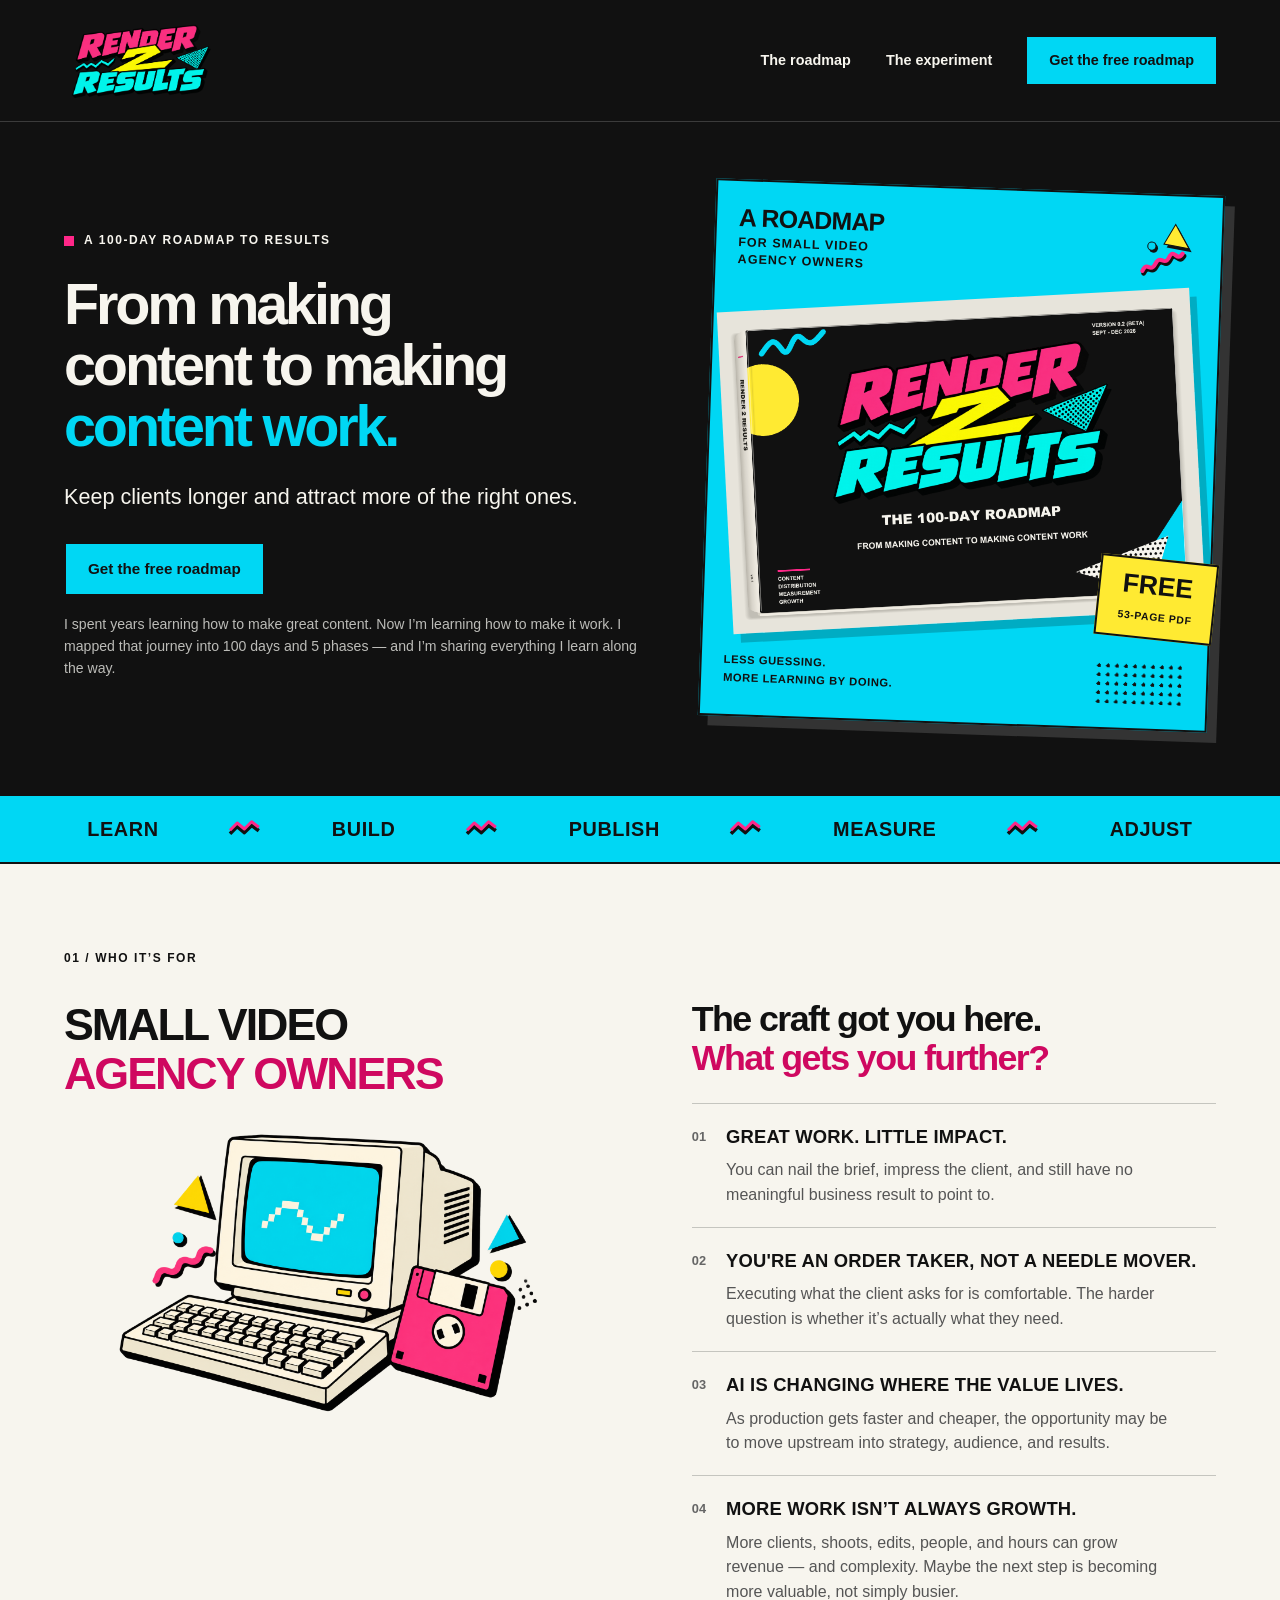
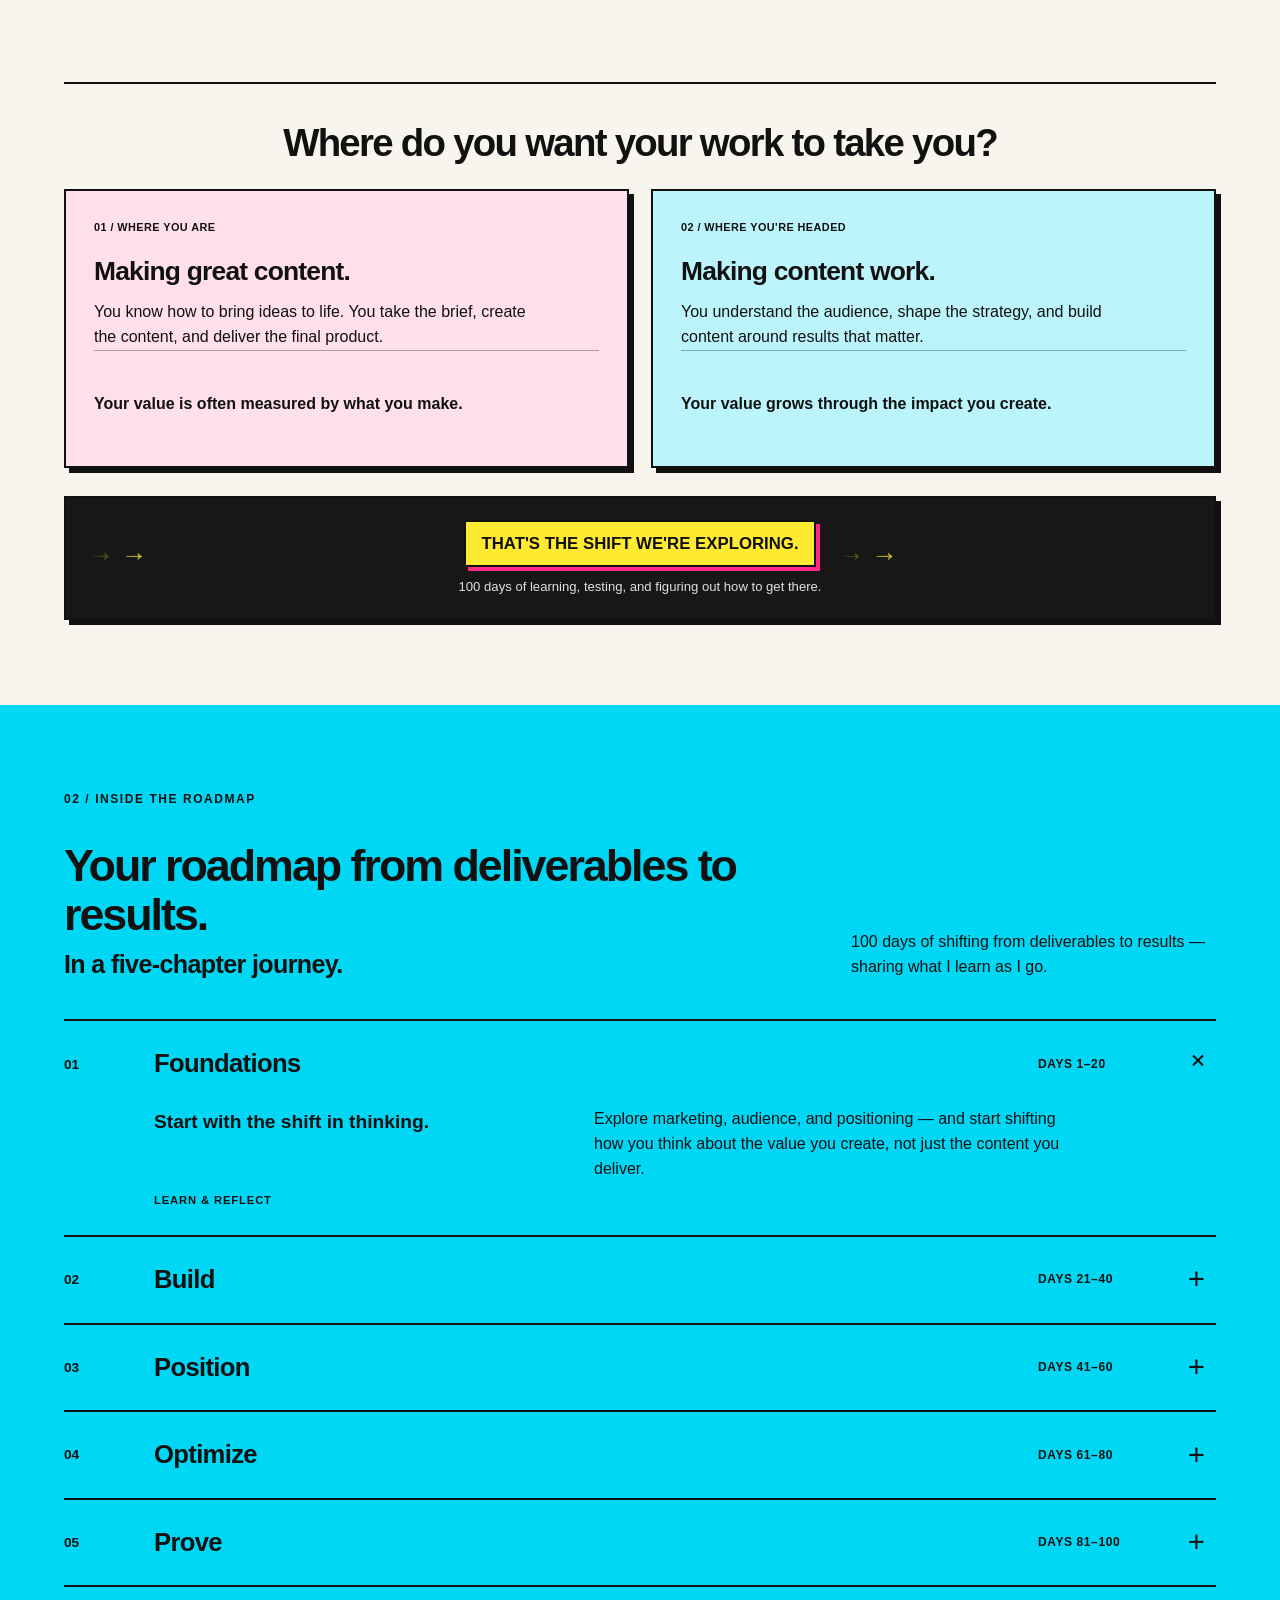
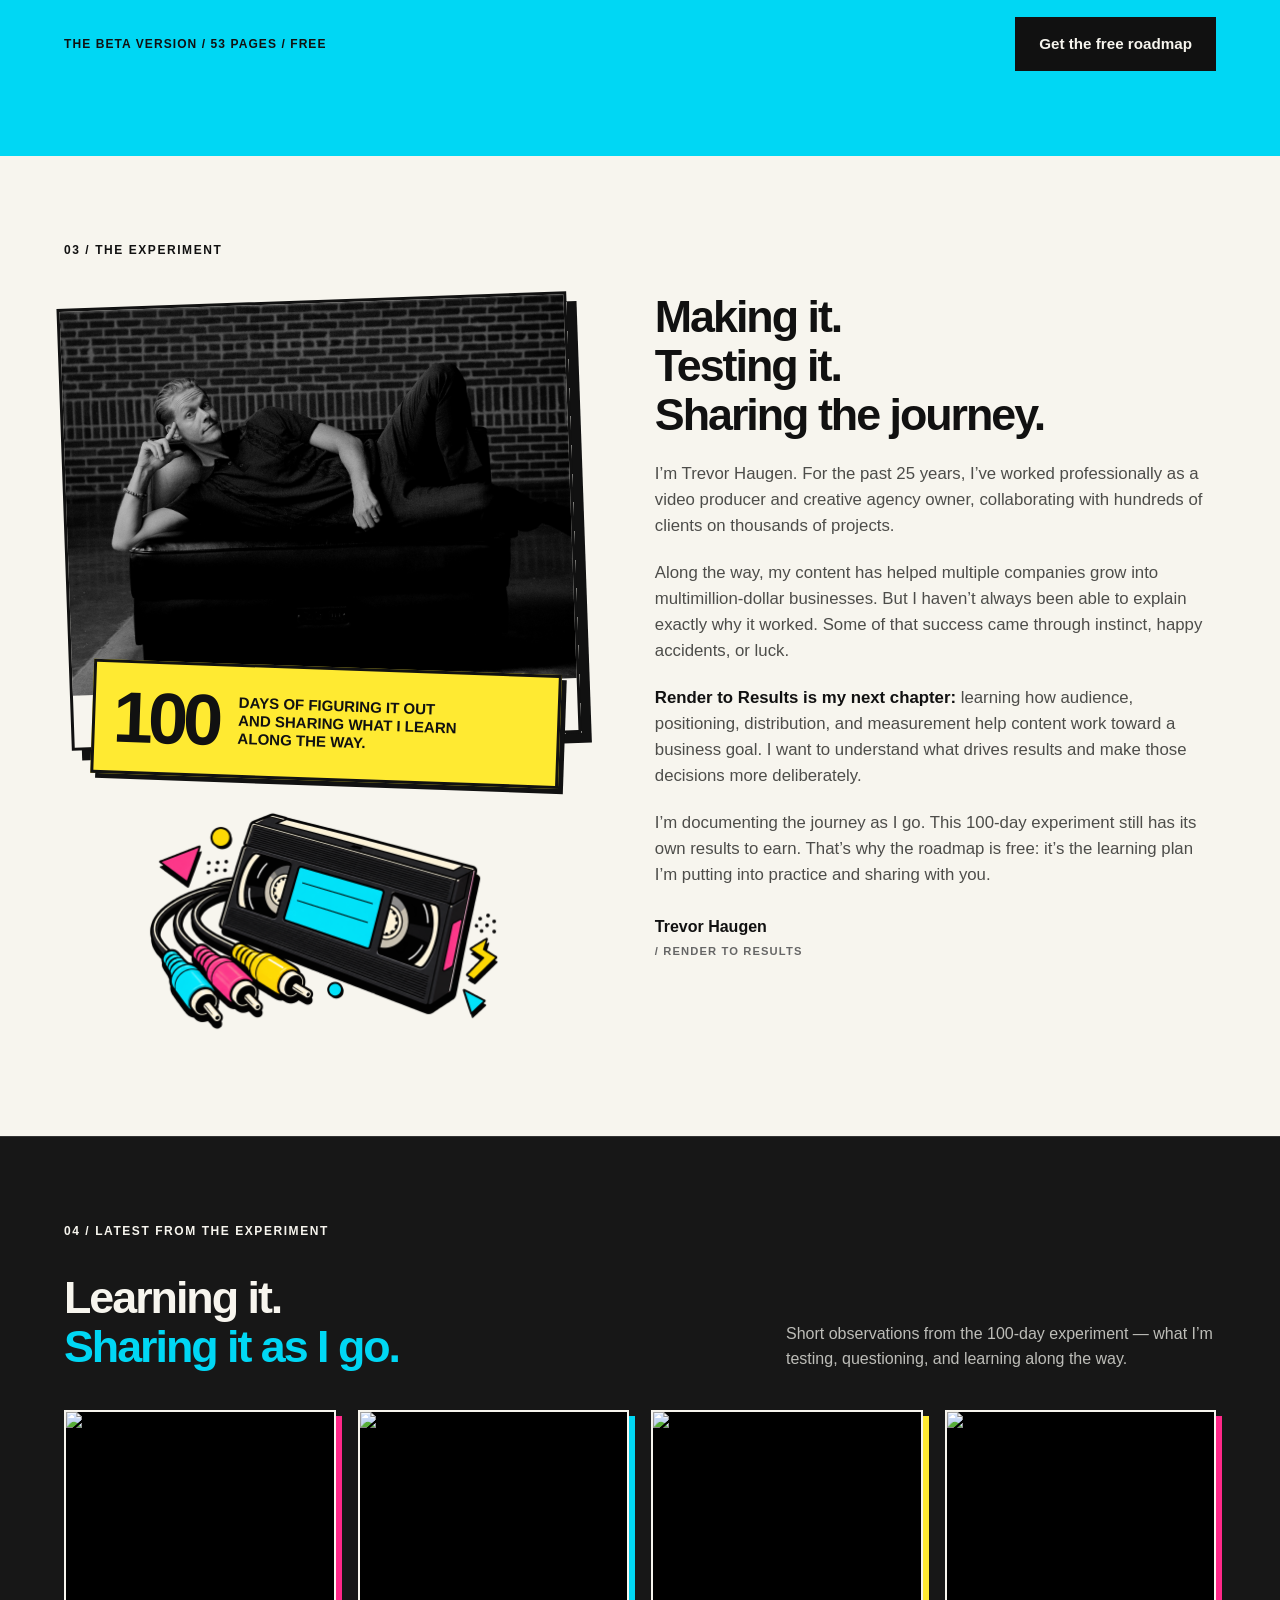
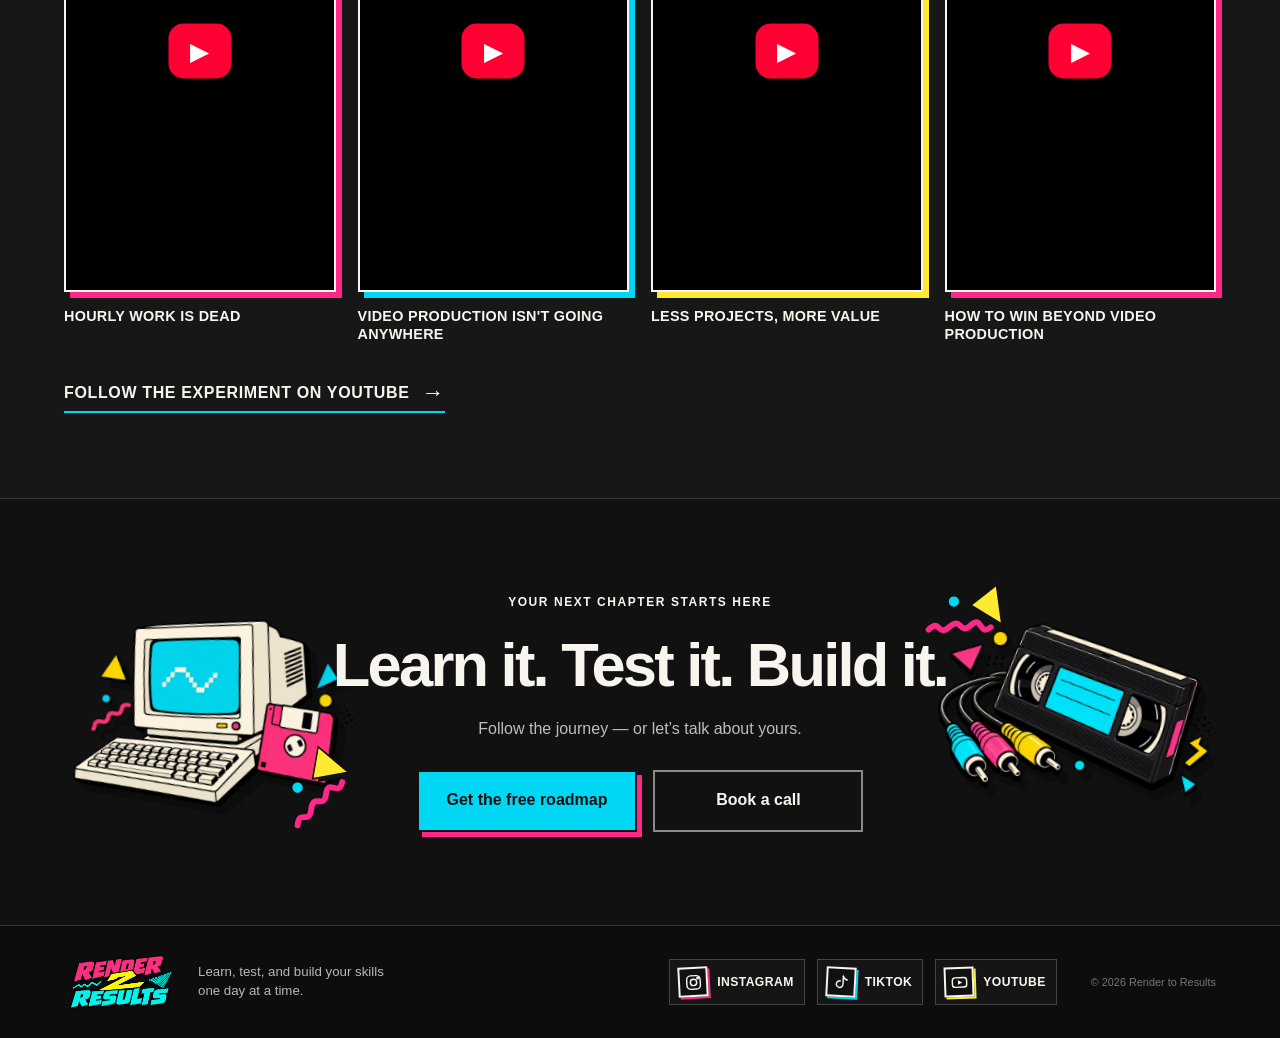
==== commit 5575ad25: "Automatically refresh latest YouTube Shorts" ====
--- a/index.html
+++ b/index.html
@@ -58,7 +58,7 @@
 <details><summary><span class="phase-number">05</span><span class="phase-name">Prove</span><span class="days">DAYS 81&ndash;100</span><span class="plus">+</span></summary><div class="phase-body"><h3>Turn what you&rsquo;ve learned into proof.</h3><p>Review the evidence from your work, reflect on what actually moved the needle, and decide what to double down on next.</p><span class="phase-tag">REFLECT & CONTINUE</span></div></details>
 </div><div class="roadmap-foot"><span>THE BETA VERSION / 53 PAGES / FREE</span><button class="button dark" data-open="signup">Get the free roadmap</button></div></section>
 <section id="story" class="story section"><div class="section-label">03 / THE EXPERIMENT</div><div class="story-grid"><div class="story-visual"><div class="story-portrait"><img src="assets/trevor-haugen-v2.png" alt="Trevor Haugen reclining on a couch in front of a brick wall" width="2518" height="1916" loading="lazy"><div class="story-badge"><strong>100</strong><div><b>DAYS OF FIGURING IT OUT<br>AND SHARING WHAT I LEARN<br>ALONG THE WAY.</b></div></div></div><img class="retro-art video-art" src="assets/retro-video.png" alt="" loading="lazy"></div><div class="bio-copy"><h2>Making it.<br>Testing it.<br>Sharing the journey.</h2><p>I&rsquo;m Trevor Haugen. For the past 25 years, I&rsquo;ve worked professionally as a video producer and creative agency owner, collaborating with hundreds of clients on thousands of projects.</p><p>Along the way, my content has helped multiple companies grow into multimillion-dollar businesses. But I haven&rsquo;t always been able to explain exactly why it worked. Some of that success came through instinct, happy accidents, or luck.</p><p><strong>Render to Results is my next chapter:</strong> learning how audience, positioning, distribution, and measurement help content work toward a business goal. I want to understand what drives results and make those decisions more deliberately.</p><p>I&rsquo;m documenting the journey as I go. This 100-day experiment still has its own results to earn. That&rsquo;s why the roadmap is free: it&rsquo;s the learning plan I&rsquo;m putting into practice and sharing with you.</p><div class="signature">Trevor Haugen <span>/ RENDER TO RESULTS</span></div></div></div></section>
-<section class="social-section section"><div class="section-label">04 / LATEST FROM THE EXPERIMENT</div><div class="social-heading"><h2>Learning it.<br><span>Sharing it as I go.</span></h2><p>Short observations from the 100-day experiment &mdash; what I&rsquo;m testing, questioning, and learning along the way.</p></div><div class="shorts-grid"><article class="short-card"><div class="short-frame"><button type="button" class="short-launch" data-video-id="l9yaEGgh-KA" aria-label="Play Video Production Isn&#x27;t Going Anywhere"><img src="https://i.ytimg.com/vi/l9yaEGgh-KA/maxresdefault.jpg" alt="Video Production Isn&#x27;t Going Anywhere thumbnail" loading="lazy"><span class="short-play" aria-hidden="true">▶</span></button></div><h3>Video Production Isn&#x27;t Going Anywhere</h3></article><article class="short-card"><div class="short-frame"><button type="button" class="short-launch" data-video-id="eretGOL00Sc" aria-label="Play Less Projects, More Value"><img src="https://i.ytimg.com/vi/eretGOL00Sc/maxresdefault.jpg" alt="Less Projects, More Value thumbnail" loading="lazy"><span class="short-play" aria-hidden="true">▶</span></button></div><h3>Less Projects, More Value</h3></article><article class="short-card"><div class="short-frame"><button type="button" class="short-launch" data-video-id="kLOzsmWw81c" aria-label="Play How to Win Beyond Video Production"><img src="https://i.ytimg.com/vi/kLOzsmWw81c/maxresdefault.jpg" alt="How to Win Beyond Video Production thumbnail" loading="lazy"><span class="short-play" aria-hidden="true">▶</span></button></div><h3>How to Win Beyond Video Production</h3></article><article class="short-card"><div class="short-frame"><button type="button" class="short-launch" data-video-id="JPOKeXI3xGo" aria-label="Play Personalized vs Personal"><img src="https://i.ytimg.com/vi/JPOKeXI3xGo/maxresdefault.jpg" alt="Personalized vs Personal thumbnail" loading="lazy"><span class="short-play" aria-hidden="true">▶</span></button></div><h3>Personalized vs Personal</h3></article></div><a class="youtube-link" href="https://www.youtube.com/@RendertoResults/shorts" target="_blank" rel="noopener noreferrer">Follow the experiment on YouTube <span>&rarr;</span></a></section><section class="closing section"><div class="closing-art closing-art-left" aria-hidden="true"><img class="closing-retro closing-computer" src="assets/retro-computer.png" alt=""><img class="closing-accent" src="assets/memphis-mark.svg" alt=""></div><div class="closing-content"><div class="section-label">YOUR NEXT CHAPTER STARTS HERE</div><h2>Learn it. Test it. Build it.</h2><p>Follow the journey &mdash; or let&rsquo;s talk about yours.</p><div class="hero-actions closing-actions"><button class="button cyan closing-primary" data-open="signup">Get the free roadmap</button><button class="button outline closing-secondary" data-open="booking">Book a call</button></div></div><div class="closing-art closing-art-right" aria-hidden="true"><img class="closing-retro closing-video" src="assets/retro-video.png" alt=""><img class="closing-accent" src="assets/memphis-mark.svg" alt=""></div></section>
+<section class="social-section section"><div class="section-label">04 / LATEST FROM THE EXPERIMENT</div><div class="social-heading"><h2>Learning it.<br><span>Sharing it as I go.</span></h2><p>Short observations from the 100-day experiment &mdash; what I&rsquo;m testing, questioning, and learning along the way.</p></div><div class="shorts-grid"><article class="short-card"><div class="short-frame"><button type="button" class="short-launch" data-video-id="llkEz4PQ8VM" aria-label="Play Hourly Work is DEAD"><img src="https://i.ytimg.com/vi/llkEz4PQ8VM/maxresdefault.jpg" alt="Hourly Work is DEAD thumbnail" loading="lazy"><span class="short-play" aria-hidden="true">▶</span></button></div><h3>Hourly Work is DEAD</h3></article><article class="short-card"><div class="short-frame"><button type="button" class="short-launch" data-video-id="l9yaEGgh-KA" aria-label="Play Video Production Isn&#x27;t Going Anywhere"><img src="https://i.ytimg.com/vi/l9yaEGgh-KA/maxresdefault.jpg" alt="Video Production Isn&#x27;t Going Anywhere thumbnail" loading="lazy"><span class="short-play" aria-hidden="true">▶</span></button></div><h3>Video Production Isn&#x27;t Going Anywhere</h3></article><article class="short-card"><div class="short-frame"><button type="button" class="short-launch" data-video-id="eretGOL00Sc" aria-label="Play Less Projects, More Value"><img src="https://i.ytimg.com/vi/eretGOL00Sc/maxresdefault.jpg" alt="Less Projects, More Value thumbnail" loading="lazy"><span class="short-play" aria-hidden="true">▶</span></button></div><h3>Less Projects, More Value</h3></article><article class="short-card"><div class="short-frame"><button type="button" class="short-launch" data-video-id="kLOzsmWw81c" aria-label="Play How to Win Beyond Video Production"><img src="https://i.ytimg.com/vi/kLOzsmWw81c/maxresdefault.jpg" alt="How to Win Beyond Video Production thumbnail" loading="lazy"><span class="short-play" aria-hidden="true">▶</span></button></div><h3>How to Win Beyond Video Production</h3></article></div><a class="youtube-link" href="https://www.youtube.com/@RendertoResults/shorts" target="_blank" rel="noopener noreferrer">Follow the experiment on YouTube <span>&rarr;</span></a></section><section class="closing section"><div class="closing-art closing-art-left" aria-hidden="true"><img class="closing-retro closing-computer" src="assets/retro-computer.png" alt=""><img class="closing-accent" src="assets/memphis-mark.svg" alt=""></div><div class="closing-content"><div class="section-label">YOUR NEXT CHAPTER STARTS HERE</div><h2>Learn it. Test it. Build it.</h2><p>Follow the journey &mdash; or let&rsquo;s talk about yours.</p><div class="hero-actions closing-actions"><button class="button cyan closing-primary" data-open="signup">Get the free roadmap</button><button class="button outline closing-secondary" data-open="booking">Book a call</button></div></div><div class="closing-art closing-art-right" aria-hidden="true"><img class="closing-retro closing-video" src="assets/retro-video.png" alt=""><img class="closing-accent" src="assets/memphis-mark.svg" alt=""></div></section>
 </main><footer class="site-footer"><div class="footer-shell"><div class="footer-lower"><div class="footer-brand"><img src="assets/logo.png" alt="Render to Results" width="140"><p>Learn, test, and build your skills<br>one day at a time.</p></div><nav class="footer-channels" aria-label="Follow Render to Results"><a class="social-button" href="https://www.instagram.com/rendertoresults/" target="_blank" rel="noopener noreferrer" aria-label="Instagram (opens in a new tab)"><span class="social-icon" aria-hidden="true"><svg viewBox="0 0 24 24" role="img"><rect x="3.5" y="3.5" width="17" height="17" rx="5"></rect><circle cx="12" cy="12" r="4"></circle><circle cx="17.4" cy="6.7" r="1"></circle></svg></span><span>Instagram</span></a><a class="social-button" href="https://www.tiktok.com/@rendertoresults" target="_blank" rel="noopener noreferrer" aria-label="TikTok (opens in a new tab)"><span class="social-icon" aria-hidden="true"><svg viewBox="0 0 24 24" role="img"><path d="M14 4v10.1a4.2 4.2 0 1 1-3.5-4.1"></path><path d="M14 4c.7 2.4 2.4 3.9 5 4.4"></path></svg></span><span>TikTok</span></a><a class="social-button" href="https://www.youtube.com/@RendertoResults" target="_blank" rel="noopener noreferrer" aria-label="YouTube (opens in a new tab)"><span class="social-icon" aria-hidden="true"><svg viewBox="0 0 24 24" role="img"><rect x="3" y="6" width="18" height="12" rx="3.5"></rect><path class="fill-mark" d="M10 9.2 15.5 12 10 14.8Z"></path></svg></span><span>YouTube</span></a></nav><span class="footer-copy">&copy; 2026 Render to Results</span></div></div></footer>
 <dialog id="signup" aria-labelledby="signup-title"><button class="close" aria-label="Close dialog">&times;</button><div class="dialog-label">THE FREE 100-DAY ROADMAP</div><h2 id="signup-title">Your next chapter,<br>one day at a time.</h2><p>Daily learning, practical action, and space to reflect. The 53-page Beta Version.</p><form id="signup-form" action="https://rendertoresults.us5.list-manage.com/subscribe/post?u=b84456b9254c0e47d962e2308&amp;id=13fc7e3952&amp;f_id=00e9f0e0f0" method="post" target="_blank" rel="noopener noreferrer"><label for="email">Email address (required)</label><input id="email" name="EMAIL" type="email" placeholder="you@example.com" autocomplete="email" required><label for="first-name">First name (optional)</label><input id="first-name" name="FNAME" type="text" placeholder="Your first name" autocomplete="given-name"><div aria-hidden="true" class="signup-trap"><input type="text" name="b_b84456b9254c0e47d962e2308_13fc7e3952" tabindex="-1" value="" autocomplete="off"></div><p class="signup-note">Sign up for the free roadmap and emails from Trevor at Render to Results. Unsubscribe anytime.</p><button type="submit" name="subscribe" class="button dark">Get the free roadmap</button><p class="signup-note">A confirmation page opens in a new tab. Check your inbox and confirm your email to receive the roadmap.</p></form></dialog>
 <dialog id="booking" aria-labelledby="booking-title"><button class="close" aria-label="Close dialog">&times;</button><div class="dialog-label">LET&rsquo;S TALK</div><h2 id="booking-title">What brings you here?</h2><p>Choose the conversation that fits your next step.</p><div class="booking-options"><a class="booking-option" href="https://calendly.com/trevor-templecitystudios/60-minute-1-1" target="_blank" rel="noopener noreferrer"><span class="option-kicker">HAVE A PROJECT IN MIND?</span><strong>Project conversation</strong><span>Let&rsquo;s talk about a potential project and whether we&rsquo;re a fit.</span><b>Free <small>/ one hour</small></b></a><a class="booking-option" href="https://calendly.com/trevor-templecitystudios/60-minute-1-1" target="_blank" rel="noopener noreferrer"><span class="option-kicker">LOOKING FOR DIRECTION?</span><strong>1-hour consultation</strong><span>Get a clearer path forward from making content to making your content work.</span><b>$275 <small>/ one hour</small></b></a></div><p class="micro">Both conversations are 60 minutes. Choose an option to open Calendly in a new tab.</p></dialog>
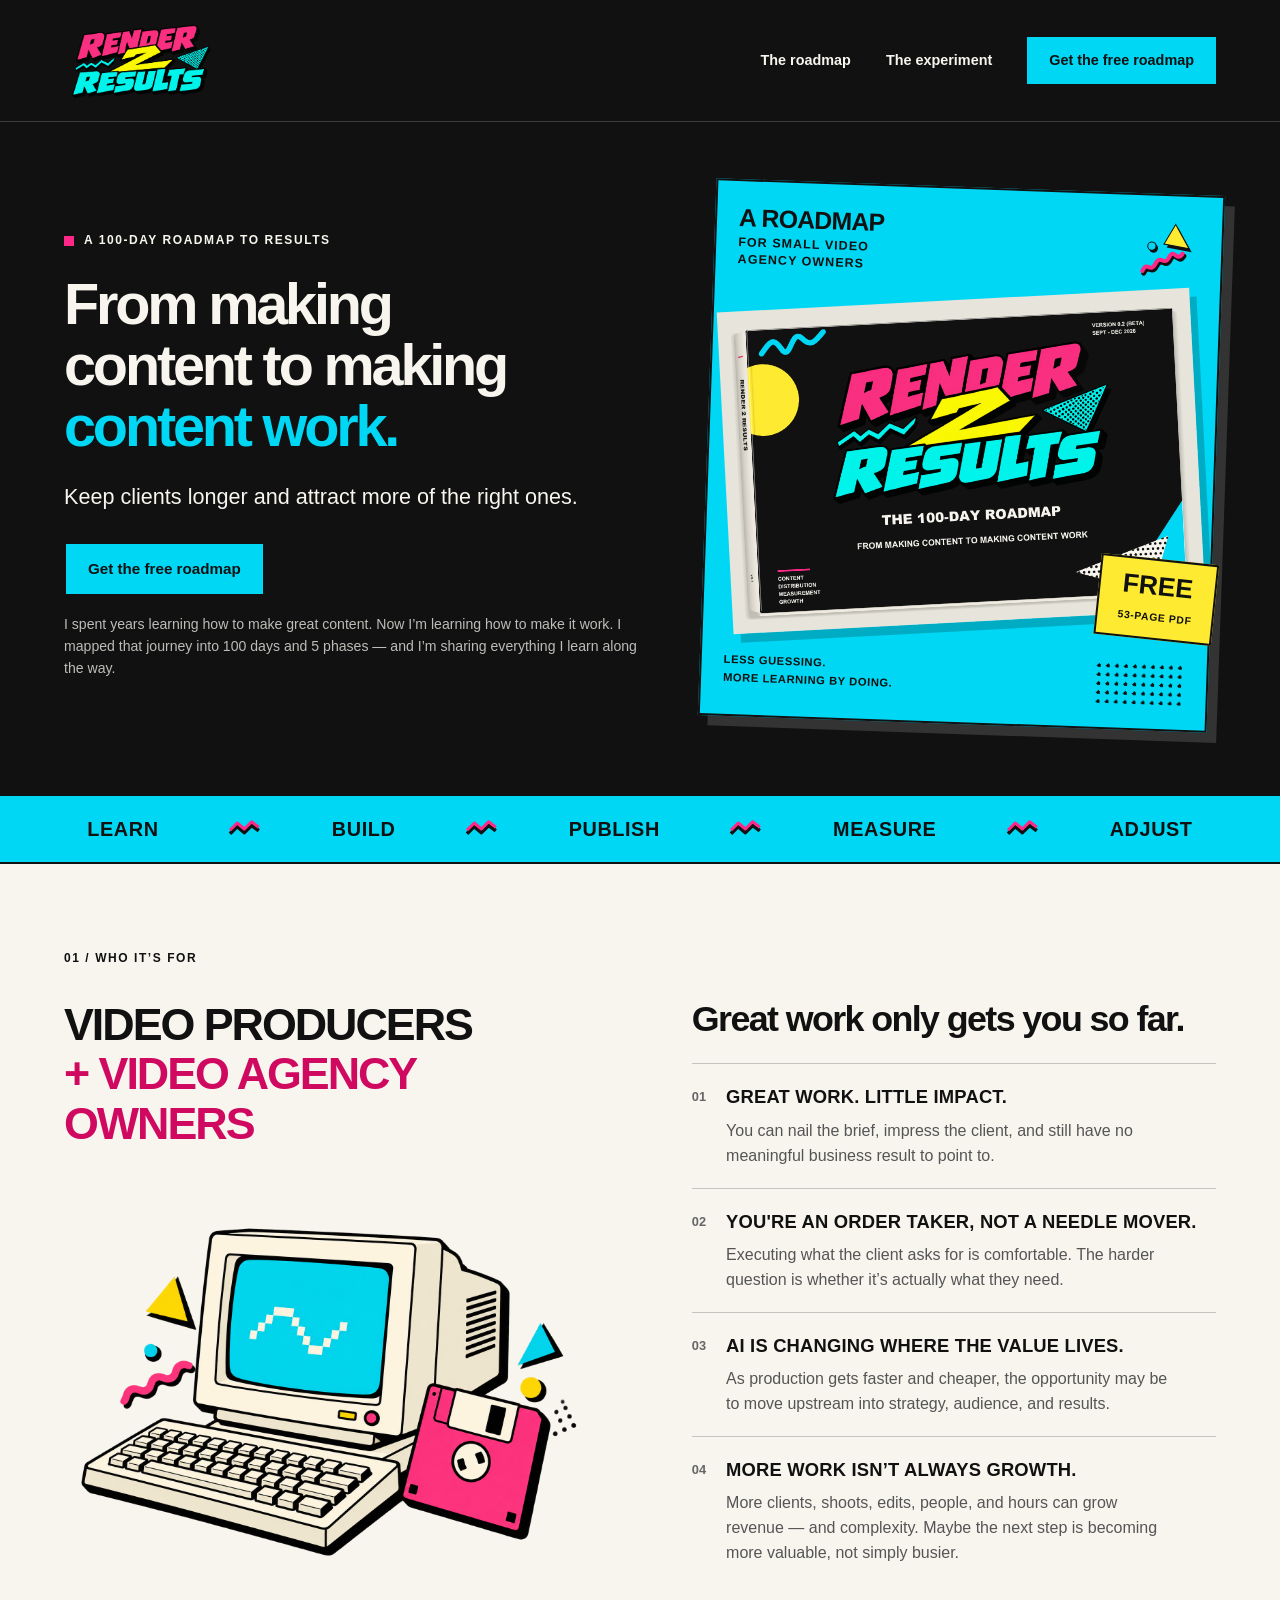
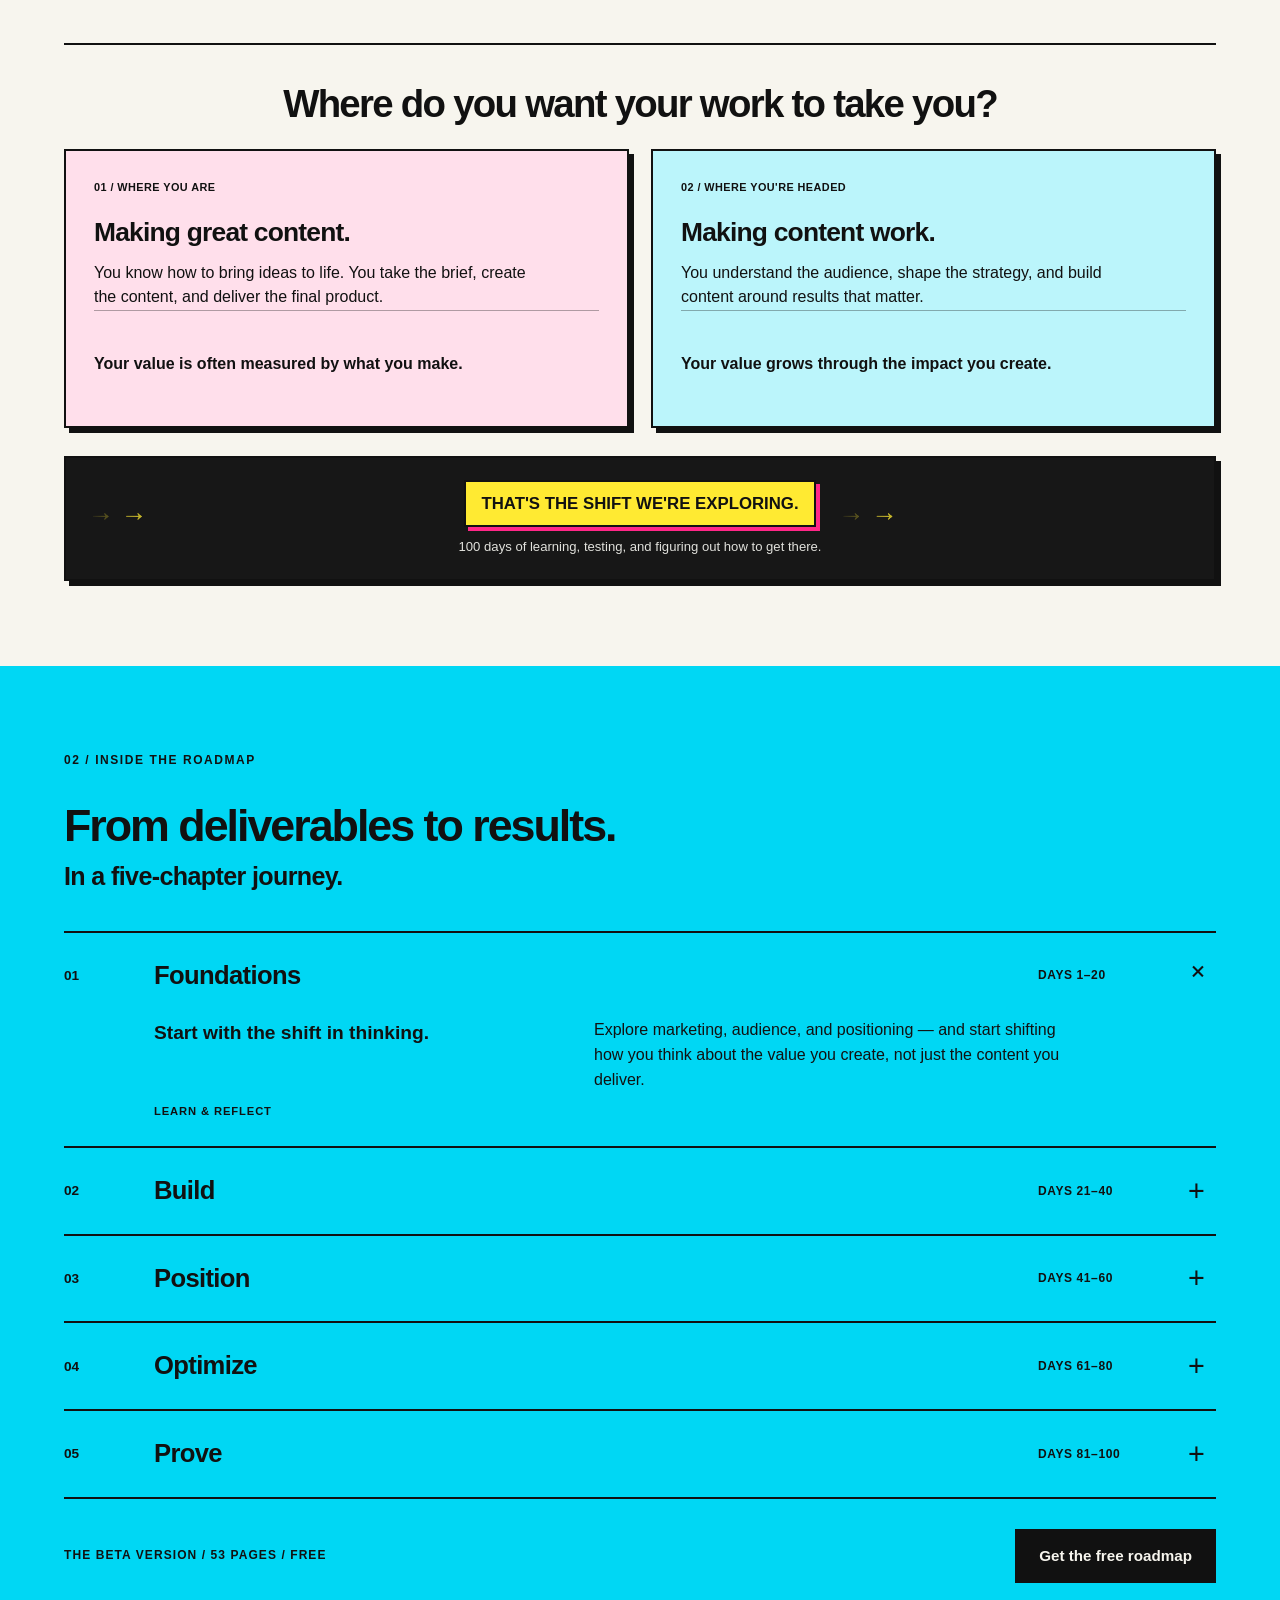
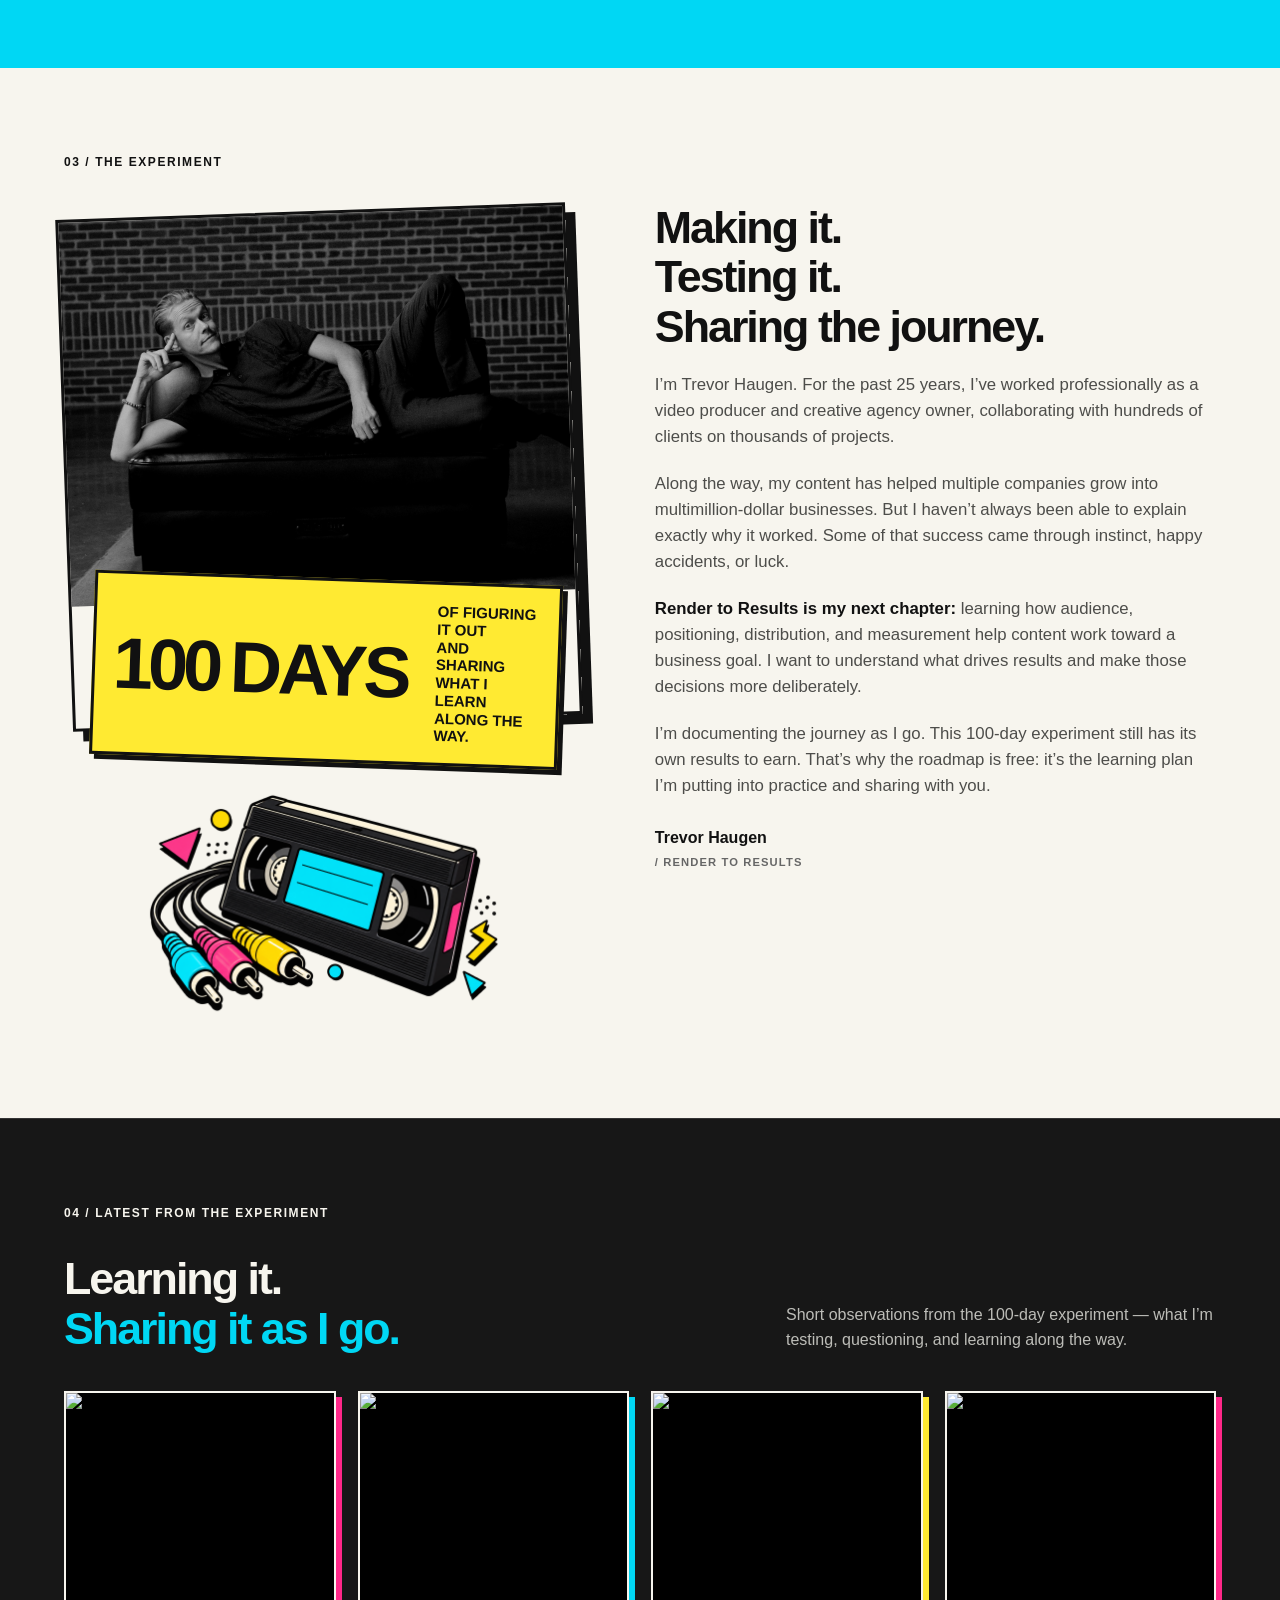
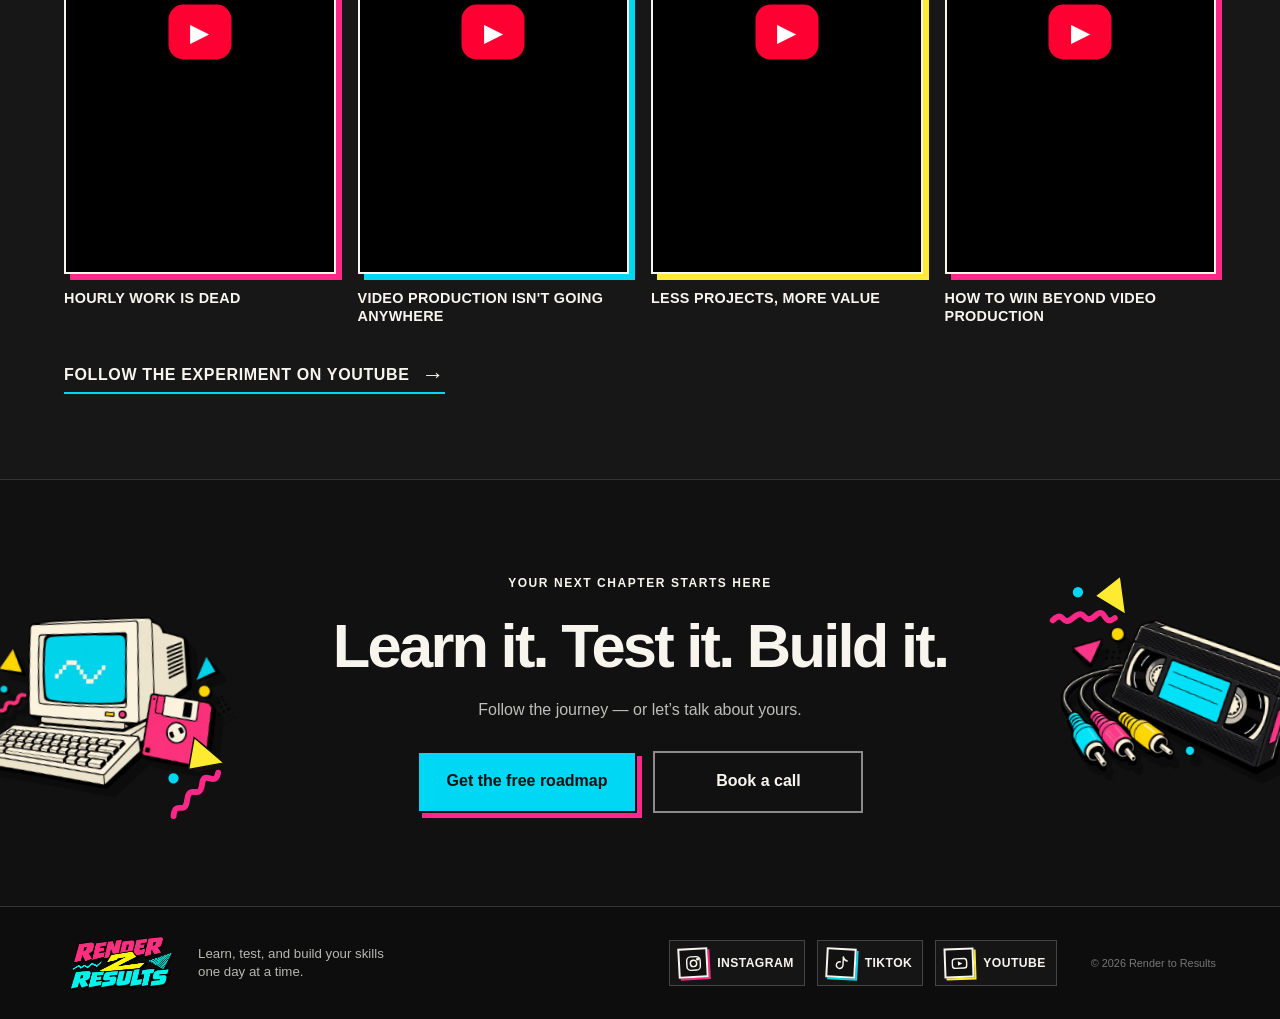
==== commit bd694eb8: "Polish Day 22 audience and CTA layout" ====
--- a/index.html
+++ b/index.html
@@ -30,7 +30,7 @@
 <section class="hero"><div class="hero-copy"><div class="eyebrow"><span class="tiny-box"></span> A 100-DAY ROADMAP TO RESULTS</div><h1>From making<br>content to making<br><span>content work.</span></h1><p class="hero-description">Keep clients longer and attract more of the right ones.</p><div class="hero-actions"><button class="button cyan" data-open="signup">Get the free roadmap</button></div><p class="micro hero-journey">I spent years learning how to make great content. Now I&rsquo;m learning how to make it work. I mapped that journey into 100 days and 5 phases &mdash; and I&rsquo;m sharing everything I learn along the way.</p></div>
 <div class="hero-art"><div class="art-top"><div class="roadmap-audience"><strong>A ROADMAP</strong><span>FOR SMALL VIDEO</span><span>AGENCY OWNERS</span></div><img class="hero-motif" src="assets/memphis-mark.svg" alt="" width="62" height="62"></div><div class="cover-wrap"><img src="assets/roadmap-cover.png" alt="Render to Results: The 100-Day Roadmap, Beta Version" width="800" height="544"><div class="free-sticker">FREE<br><span>53-PAGE PDF</span></div></div><div class="art-bottom"><span>LESS GUESSING.<br>MORE LEARNING BY DOING.</span><div class="pattern" aria-hidden="true"></div></div></div></section>
 <div class="process-strip" aria-label="Learn, build, publish, measure, adjust"><span>LEARN</span><b aria-hidden="true"><img src="assets/zigzag.svg" alt="" width="36" height="18"></b><span>BUILD</span><b aria-hidden="true"><img src="assets/zigzag.svg" alt="" width="36" height="18"></b><span>PUBLISH</span><b aria-hidden="true"><img src="assets/zigzag.svg" alt="" width="36" height="18"></b><span>MEASURE</span><b aria-hidden="true"><img src="assets/zigzag.svg" alt="" width="36" height="18"></b><span>ADJUST</span></div>
-<section class="audience section"><div class="section-label">01 / WHO IT&rsquo;S FOR</div><div class="audience-grid"><div class="audience-heading"><h2>SMALL VIDEO<br><span class="pink-text">AGENCY OWNERS</span></h2><img class="retro-art computer-art" src="assets/retro-computer.png" alt="" loading="lazy"></div><div class="audience-problems"><h2 class="problem-heading">The craft got you here.<br><span class="pink-text">What gets you further?</span></h2><div class="audience-item"><span>01</span><div><h3>Great work. Little impact.</h3><p>You can nail the brief, impress the client, and still have no meaningful business result to point to.</p></div></div><div class="audience-item"><span>02</span><div><h3>You're an order taker, not a needle mover.</h3><p>Executing what the client asks for is comfortable. The harder question is whether it&rsquo;s actually what they need.</p></div></div><div class="audience-item"><span>03</span><div><h3>AI is changing where the value lives.</h3><p>As production gets faster and cheaper, the opportunity may be to move upstream into strategy, audience, and results.</p></div></div><div class="audience-item"><span>04</span><div><h3>More work isn&rsquo;t always growth.</h3><p>More clients, shoots, edits, people, and hours can grow revenue &mdash; and complexity. Maybe the next step is becoming more valuable, not simply busier.</p></div></div></div></div><div class="direction-intro"><h3>Where do you want your work to take you?</h3></div>
+<section class="audience section"><div class="section-label">01 / WHO IT&rsquo;S FOR</div><div class="audience-grid"><div class="audience-heading"><h2>VIDEO PRODUCERS<br><span class="pink-text">+ VIDEO AGENCY OWNERS</span></h2><img class="retro-art computer-art" src="assets/retro-computer.png" alt="" loading="lazy"></div><div class="audience-problems"><h2 class="problem-heading">Great work only gets you so far.</h2><div class="audience-item"><span>01</span><div><h3>Great work. Little impact.</h3><p>You can nail the brief, impress the client, and still have no meaningful business result to point to.</p></div></div><div class="audience-item"><span>02</span><div><h3>You're an order taker, not a needle mover.</h3><p>Executing what the client asks for is comfortable. The harder question is whether it&rsquo;s actually what they need.</p></div></div><div class="audience-item"><span>03</span><div><h3>AI is changing where the value lives.</h3><p>As production gets faster and cheaper, the opportunity may be to move upstream into strategy, audience, and results.</p></div></div><div class="audience-item"><span>04</span><div><h3>More work isn&rsquo;t always growth.</h3><p>More clients, shoots, edits, people, and hours can grow revenue &mdash; and complexity. Maybe the next step is becoming more valuable, not simply busier.</p></div></div></div></div><div class="direction-intro"><h3>Where do you want your work to take you?</h3></div>
 <div class="direction-grid">
   <article class="direction-card">
     <div class="direction-number">01 / WHERE YOU ARE</div>
@@ -50,14 +50,14 @@
   <div class="shift-center"><strong>THAT'S THE SHIFT WE'RE EXPLORING.</strong><small>100 days of learning, testing, and figuring out how to get there.</small></div>
   <div class="shift-flow" aria-hidden="true"><span>&rarr; &rarr;</span><span>&rarr; &rarr;</span></div>
 </div></section>
-<section id="roadmap" class="roadmap section"><div class="section-label">02 / INSIDE THE ROADMAP</div><div class="section-heading"><h2>Your roadmap from deliverables to results.<span class="roadmap-subhead">In a five-chapter journey.</span></h2><p>100 days of shifting from deliverables to results &mdash; sharing what I learn as I go.</p></div><div class="phase-list">
+<section id="roadmap" class="roadmap section"><div class="section-label">02 / INSIDE THE ROADMAP</div><div class="section-heading"><h2>From deliverables to results.<span class="roadmap-subhead">In a five-chapter journey.</span></h2></div><div class="phase-list">
 <details open><summary><span class="phase-number">01</span><span class="phase-name">Foundations</span><span class="days">DAYS 1&ndash;20</span><span class="plus">+</span></summary><div class="phase-body"><h3>Start with the shift in thinking.</h3><p>Explore marketing, audience, and positioning &mdash; and start shifting how you think about the value you create, not just the content you deliver.</p><span class="phase-tag">LEARN & REFLECT</span></div></details>
 <details><summary><span class="phase-number">02</span><span class="phase-name">Build</span><span class="days">DAYS 21&ndash;40</span><span class="plus">+</span></summary><div class="phase-body"><h3>Put the new thinking into practice.</h3><p>Move from learning to action through content, platform learning, and practical experiments.</p><span class="phase-tag">MAKE & TEST</span></div></details>
 <details><summary><span class="phase-number">03</span><span class="phase-name">Position</span><span class="days">DAYS 41&ndash;60</span><span class="plus">+</span></summary><div class="phase-body"><h3>Get clear about where you fit.</h3><p>Learn from how your audience responds, then use those signals to refine what you create, how you position it, and how you share it.</p><span class="phase-tag">CLARIFY & PUBLISH</span></div></details>
 <details><summary><span class="phase-number">04</span><span class="phase-name">Optimize</span><span class="days">DAYS 61&ndash;80</span><span class="plus">+</span></summary><div class="phase-body"><h3>Pay attention. Learn. Make adjustments.</h3><p>Use the data and weekly reflection to see what&rsquo;s working, learn from your experiments, and decide what to improve next.</p><span class="phase-tag">MEASURE & ADJUST</span></div></details>
 <details><summary><span class="phase-number">05</span><span class="phase-name">Prove</span><span class="days">DAYS 81&ndash;100</span><span class="plus">+</span></summary><div class="phase-body"><h3>Turn what you&rsquo;ve learned into proof.</h3><p>Review the evidence from your work, reflect on what actually moved the needle, and decide what to double down on next.</p><span class="phase-tag">REFLECT & CONTINUE</span></div></details>
 </div><div class="roadmap-foot"><span>THE BETA VERSION / 53 PAGES / FREE</span><button class="button dark" data-open="signup">Get the free roadmap</button></div></section>
-<section id="story" class="story section"><div class="section-label">03 / THE EXPERIMENT</div><div class="story-grid"><div class="story-visual"><div class="story-portrait"><img src="assets/trevor-haugen-v2.png" alt="Trevor Haugen reclining on a couch in front of a brick wall" width="2518" height="1916" loading="lazy"><div class="story-badge"><strong>100</strong><div><b>DAYS OF FIGURING IT OUT<br>AND SHARING WHAT I LEARN<br>ALONG THE WAY.</b></div></div></div><img class="retro-art video-art" src="assets/retro-video.png" alt="" loading="lazy"></div><div class="bio-copy"><h2>Making it.<br>Testing it.<br>Sharing the journey.</h2><p>I&rsquo;m Trevor Haugen. For the past 25 years, I&rsquo;ve worked professionally as a video producer and creative agency owner, collaborating with hundreds of clients on thousands of projects.</p><p>Along the way, my content has helped multiple companies grow into multimillion-dollar businesses. But I haven&rsquo;t always been able to explain exactly why it worked. Some of that success came through instinct, happy accidents, or luck.</p><p><strong>Render to Results is my next chapter:</strong> learning how audience, positioning, distribution, and measurement help content work toward a business goal. I want to understand what drives results and make those decisions more deliberately.</p><p>I&rsquo;m documenting the journey as I go. This 100-day experiment still has its own results to earn. That&rsquo;s why the roadmap is free: it&rsquo;s the learning plan I&rsquo;m putting into practice and sharing with you.</p><div class="signature">Trevor Haugen <span>/ RENDER TO RESULTS</span></div></div></div></section>
+<section id="story" class="story section"><div class="section-label">03 / THE EXPERIMENT</div><div class="story-grid"><div class="story-visual"><div class="story-portrait"><img src="assets/trevor-haugen-v2.png" alt="Trevor Haugen reclining on a couch in front of a brick wall" width="2518" height="1916" loading="lazy"><div class="story-badge"><strong>100 <span>DAYS</span></strong><div><b>OF FIGURING IT OUT<br>AND SHARING WHAT I LEARN<br>ALONG THE WAY.</b></div></div></div><img class="retro-art video-art" src="assets/retro-video.png" alt="" loading="lazy"></div><div class="bio-copy"><h2>Making it.<br>Testing it.<br>Sharing the journey.</h2><p>I&rsquo;m Trevor Haugen. For the past 25 years, I&rsquo;ve worked professionally as a video producer and creative agency owner, collaborating with hundreds of clients on thousands of projects.</p><p>Along the way, my content has helped multiple companies grow into multimillion-dollar businesses. But I haven&rsquo;t always been able to explain exactly why it worked. Some of that success came through instinct, happy accidents, or luck.</p><p><strong>Render to Results is my next chapter:</strong> learning how audience, positioning, distribution, and measurement help content work toward a business goal. I want to understand what drives results and make those decisions more deliberately.</p><p>I&rsquo;m documenting the journey as I go. This 100-day experiment still has its own results to earn. That&rsquo;s why the roadmap is free: it&rsquo;s the learning plan I&rsquo;m putting into practice and sharing with you.</p><div class="signature">Trevor Haugen <span>/ RENDER TO RESULTS</span></div></div></div></section>
 <section class="social-section section"><div class="section-label">04 / LATEST FROM THE EXPERIMENT</div><div class="social-heading"><h2>Learning it.<br><span>Sharing it as I go.</span></h2><p>Short observations from the 100-day experiment &mdash; what I&rsquo;m testing, questioning, and learning along the way.</p></div><div class="shorts-grid"><article class="short-card"><div class="short-frame"><button type="button" class="short-launch" data-video-id="llkEz4PQ8VM" aria-label="Play Hourly Work is DEAD"><img src="https://i.ytimg.com/vi/llkEz4PQ8VM/maxresdefault.jpg" alt="Hourly Work is DEAD thumbnail" loading="lazy"><span class="short-play" aria-hidden="true">▶</span></button></div><h3>Hourly Work is DEAD</h3></article><article class="short-card"><div class="short-frame"><button type="button" class="short-launch" data-video-id="l9yaEGgh-KA" aria-label="Play Video Production Isn&#x27;t Going Anywhere"><img src="https://i.ytimg.com/vi/l9yaEGgh-KA/maxresdefault.jpg" alt="Video Production Isn&#x27;t Going Anywhere thumbnail" loading="lazy"><span class="short-play" aria-hidden="true">▶</span></button></div><h3>Video Production Isn&#x27;t Going Anywhere</h3></article><article class="short-card"><div class="short-frame"><button type="button" class="short-launch" data-video-id="eretGOL00Sc" aria-label="Play Less Projects, More Value"><img src="https://i.ytimg.com/vi/eretGOL00Sc/maxresdefault.jpg" alt="Less Projects, More Value thumbnail" loading="lazy"><span class="short-play" aria-hidden="true">▶</span></button></div><h3>Less Projects, More Value</h3></article><article class="short-card"><div class="short-frame"><button type="button" class="short-launch" data-video-id="kLOzsmWw81c" aria-label="Play How to Win Beyond Video Production"><img src="https://i.ytimg.com/vi/kLOzsmWw81c/maxresdefault.jpg" alt="How to Win Beyond Video Production thumbnail" loading="lazy"><span class="short-play" aria-hidden="true">▶</span></button></div><h3>How to Win Beyond Video Production</h3></article></div><a class="youtube-link" href="https://www.youtube.com/@RendertoResults/shorts" target="_blank" rel="noopener noreferrer">Follow the experiment on YouTube <span>&rarr;</span></a></section><section class="closing section"><div class="closing-art closing-art-left" aria-hidden="true"><img class="closing-retro closing-computer" src="assets/retro-computer.png" alt=""><img class="closing-accent" src="assets/memphis-mark.svg" alt=""></div><div class="closing-content"><div class="section-label">YOUR NEXT CHAPTER STARTS HERE</div><h2>Learn it. Test it. Build it.</h2><p>Follow the journey &mdash; or let&rsquo;s talk about yours.</p><div class="hero-actions closing-actions"><button class="button cyan closing-primary" data-open="signup">Get the free roadmap</button><button class="button outline closing-secondary" data-open="booking">Book a call</button></div></div><div class="closing-art closing-art-right" aria-hidden="true"><img class="closing-retro closing-video" src="assets/retro-video.png" alt=""><img class="closing-accent" src="assets/memphis-mark.svg" alt=""></div></section>
 </main><footer class="site-footer"><div class="footer-shell"><div class="footer-lower"><div class="footer-brand"><img src="assets/logo.png" alt="Render to Results" width="140"><p>Learn, test, and build your skills<br>one day at a time.</p></div><nav class="footer-channels" aria-label="Follow Render to Results"><a class="social-button" href="https://www.instagram.com/rendertoresults/" target="_blank" rel="noopener noreferrer" aria-label="Instagram (opens in a new tab)"><span class="social-icon" aria-hidden="true"><svg viewBox="0 0 24 24" role="img"><rect x="3.5" y="3.5" width="17" height="17" rx="5"></rect><circle cx="12" cy="12" r="4"></circle><circle cx="17.4" cy="6.7" r="1"></circle></svg></span><span>Instagram</span></a><a class="social-button" href="https://www.tiktok.com/@rendertoresults" target="_blank" rel="noopener noreferrer" aria-label="TikTok (opens in a new tab)"><span class="social-icon" aria-hidden="true"><svg viewBox="0 0 24 24" role="img"><path d="M14 4v10.1a4.2 4.2 0 1 1-3.5-4.1"></path><path d="M14 4c.7 2.4 2.4 3.9 5 4.4"></path></svg></span><span>TikTok</span></a><a class="social-button" href="https://www.youtube.com/@RendertoResults" target="_blank" rel="noopener noreferrer" aria-label="YouTube (opens in a new tab)"><span class="social-icon" aria-hidden="true"><svg viewBox="0 0 24 24" role="img"><rect x="3" y="6" width="18" height="12" rx="3.5"></rect><path class="fill-mark" d="M10 9.2 15.5 12 10 14.8Z"></path></svg></span><span>YouTube</span></a></nav><span class="footer-copy">&copy; 2026 Render to Results</span></div></div></footer>
 <dialog id="signup" aria-labelledby="signup-title"><button class="close" aria-label="Close dialog">&times;</button><div class="dialog-label">THE FREE 100-DAY ROADMAP</div><h2 id="signup-title">Your next chapter,<br>one day at a time.</h2><p>Daily learning, practical action, and space to reflect. The 53-page Beta Version.</p><form id="signup-form" action="https://rendertoresults.us5.list-manage.com/subscribe/post?u=b84456b9254c0e47d962e2308&amp;id=13fc7e3952&amp;f_id=00e9f0e0f0" method="post" target="_blank" rel="noopener noreferrer"><label for="email">Email address (required)</label><input id="email" name="EMAIL" type="email" placeholder="you@example.com" autocomplete="email" required><label for="first-name">First name (optional)</label><input id="first-name" name="FNAME" type="text" placeholder="Your first name" autocomplete="given-name"><div aria-hidden="true" class="signup-trap"><input type="text" name="b_b84456b9254c0e47d962e2308_13fc7e3952" tabindex="-1" value="" autocomplete="off"></div><p class="signup-note">Sign up for the free roadmap and emails from Trevor at Render to Results. Unsubscribe anytime.</p><button type="submit" name="subscribe" class="button dark">Get the free roadmap</button><p class="signup-note">A confirmation page opens in a new tab. Check your inbox and confirm your email to receive the roadmap.</p></form></dialog>
--- a/style.css
+++ b/style.css
@@ -106,3 +106,28 @@
 .closing-art-right .closing-accent{left:0;top:4px;transform:rotate(18deg)}
 @media(max-width:1000px){.closing{grid-template-columns:150px minmax(0,1fr) 150px;gap:12px}.closing-content h2{font-size:clamp(2.5rem,5.3vw,4rem)}.closing-retro{width:210px}.closing-accent{width:64px;height:64px}}
 @media(max-width:800px){.hero-journey{font-size:.78rem}.roadmap-subhead{font-size:.62em}.story-badge b{font-size:.84rem;max-width:210px}.closing{display:block;text-align:center;padding-top:58px;padding-bottom:58px}.closing-art{display:none}.closing-content h2{white-space:normal;font-size:2.65rem}.closing-content p{max-width:330px;margin:16px auto 25px}.closing-actions{width:100%;flex-direction:column;align-items:stretch}.closing-actions .button{width:100%;min-width:0}}
+
+
+/* Final Day 22 polish */
+@media(min-width:801px){
+  .audience-heading .computer-art{max-width:540px;max-height:355px;margin-top:54px;transform:translateY(14px)}
+  .audience-heading h2{max-width:660px}
+  .audience-problems .problem-heading{max-width:620px}
+  .roadmap .section-heading{display:block}
+  .roadmap .section-heading h2{max-width:980px}
+  .story-badge{gap:28px}
+  .story-badge>strong{display:flex;align-items:baseline;gap:12px;white-space:nowrap}
+  .story-badge>strong span{display:inline;font:inherit;background:none;padding:0;margin:0;letter-spacing:-.055em;color:inherit}
+  .story-badge b{max-width:320px}
+}
+@media(min-width:1001px){
+  .closing{grid-template-columns:minmax(140px,.8fr) minmax(430px,1.6fr) minmax(140px,.8fr)}
+  .closing-art-left{transform:rotate(-5deg) translateX(-24%)}
+  .closing-art-right{transform:rotate(5deg) translateX(24%)}
+  .closing-retro{width:min(100%,300px)}
+}
+@media(min-width:1200px){
+  .closing-art-left{transform:rotate(-5deg) translateX(-38%)}
+  .closing-art-right{transform:rotate(5deg) translateX(38%)}
+  .closing-retro{width:min(100%,320px)}
+}
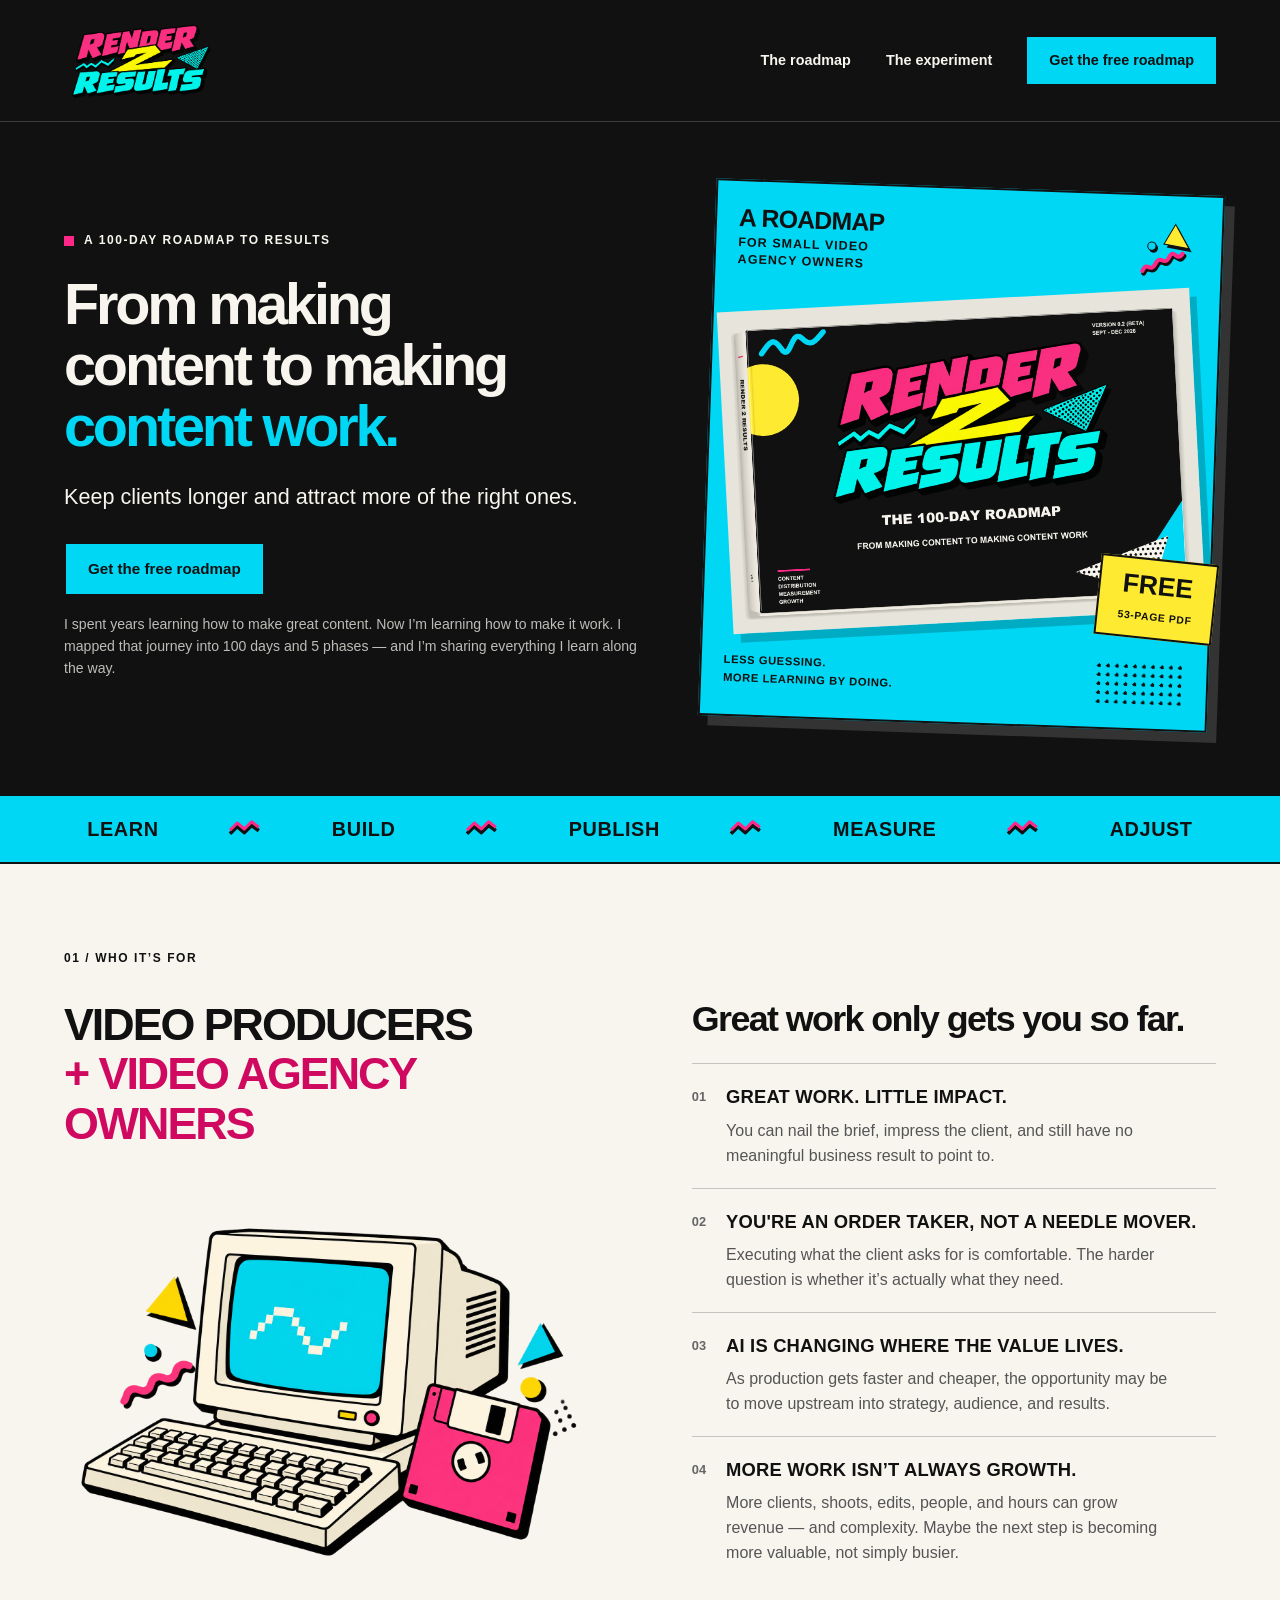
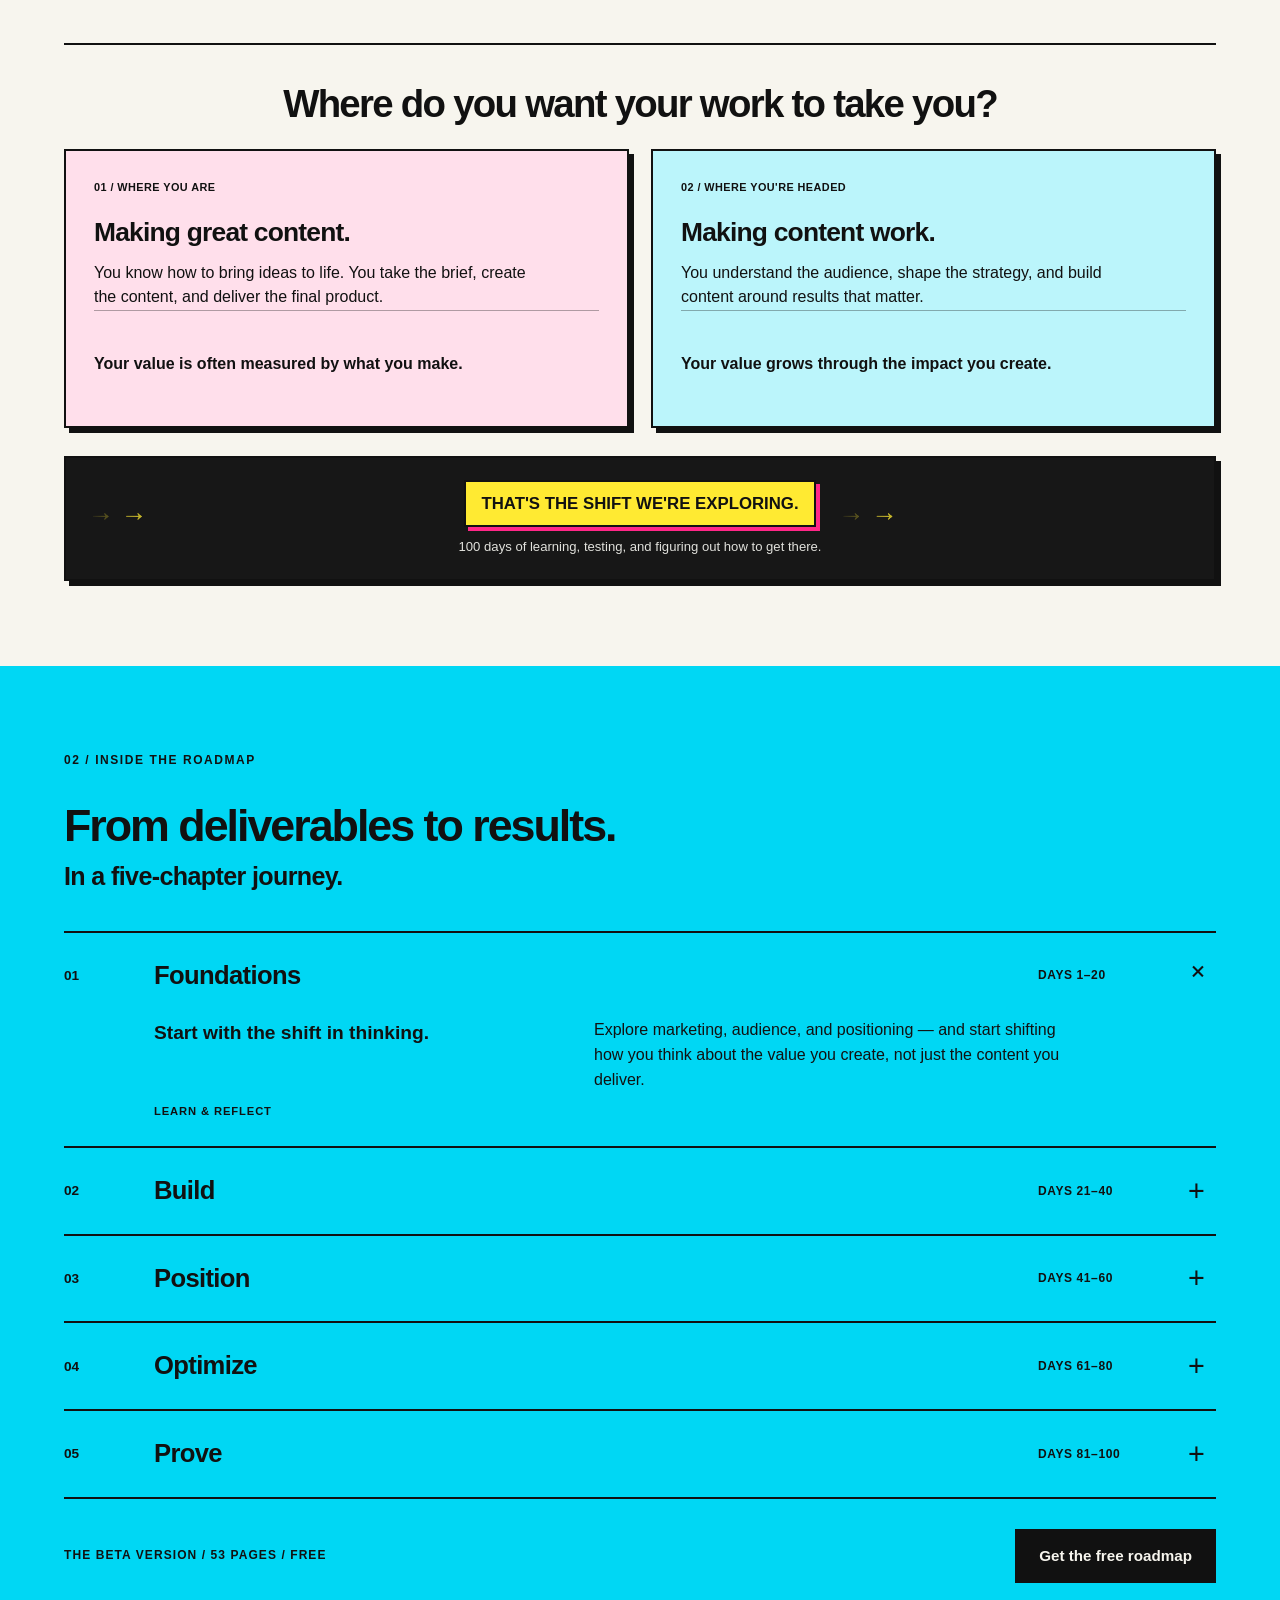
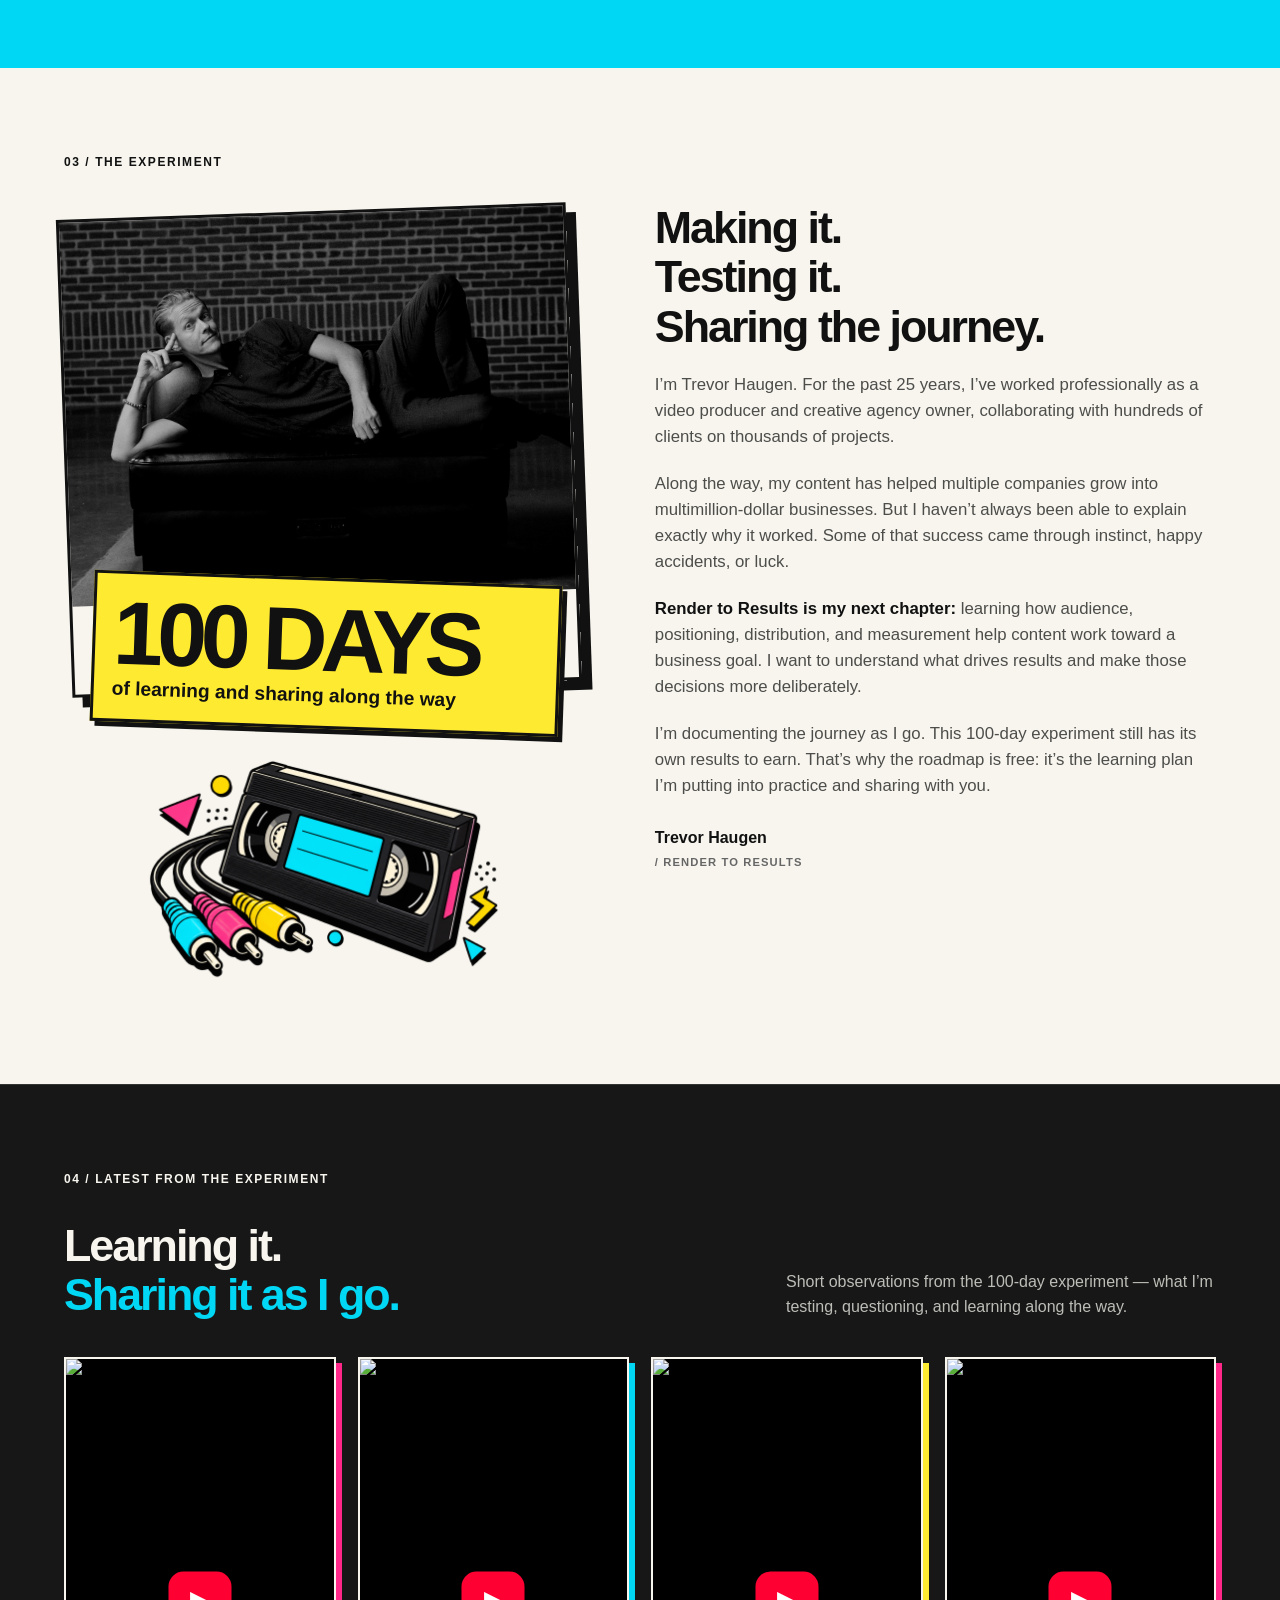
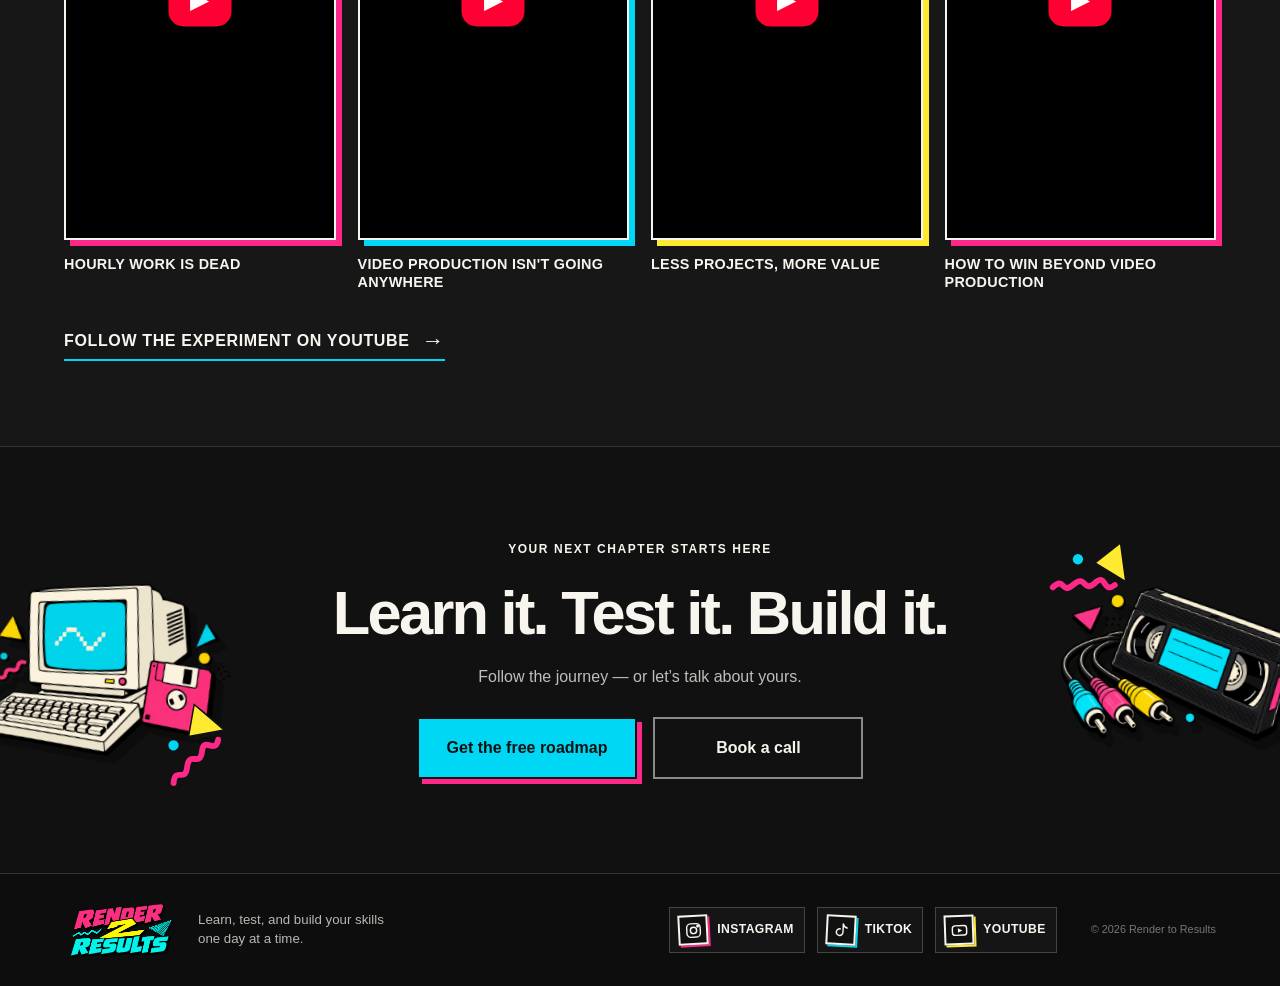
==== commit d774d20f: "Simplify 100 day experiment badge" ====
--- a/index.html
+++ b/index.html
@@ -57,7 +57,7 @@
 <details><summary><span class="phase-number">04</span><span class="phase-name">Optimize</span><span class="days">DAYS 61&ndash;80</span><span class="plus">+</span></summary><div class="phase-body"><h3>Pay attention. Learn. Make adjustments.</h3><p>Use the data and weekly reflection to see what&rsquo;s working, learn from your experiments, and decide what to improve next.</p><span class="phase-tag">MEASURE & ADJUST</span></div></details>
 <details><summary><span class="phase-number">05</span><span class="phase-name">Prove</span><span class="days">DAYS 81&ndash;100</span><span class="plus">+</span></summary><div class="phase-body"><h3>Turn what you&rsquo;ve learned into proof.</h3><p>Review the evidence from your work, reflect on what actually moved the needle, and decide what to double down on next.</p><span class="phase-tag">REFLECT & CONTINUE</span></div></details>
 </div><div class="roadmap-foot"><span>THE BETA VERSION / 53 PAGES / FREE</span><button class="button dark" data-open="signup">Get the free roadmap</button></div></section>
-<section id="story" class="story section"><div class="section-label">03 / THE EXPERIMENT</div><div class="story-grid"><div class="story-visual"><div class="story-portrait"><img src="assets/trevor-haugen-v2.png" alt="Trevor Haugen reclining on a couch in front of a brick wall" width="2518" height="1916" loading="lazy"><div class="story-badge"><strong>100 <span>DAYS</span></strong><div><b>OF FIGURING IT OUT<br>AND SHARING WHAT I LEARN<br>ALONG THE WAY.</b></div></div></div><img class="retro-art video-art" src="assets/retro-video.png" alt="" loading="lazy"></div><div class="bio-copy"><h2>Making it.<br>Testing it.<br>Sharing the journey.</h2><p>I&rsquo;m Trevor Haugen. For the past 25 years, I&rsquo;ve worked professionally as a video producer and creative agency owner, collaborating with hundreds of clients on thousands of projects.</p><p>Along the way, my content has helped multiple companies grow into multimillion-dollar businesses. But I haven&rsquo;t always been able to explain exactly why it worked. Some of that success came through instinct, happy accidents, or luck.</p><p><strong>Render to Results is my next chapter:</strong> learning how audience, positioning, distribution, and measurement help content work toward a business goal. I want to understand what drives results and make those decisions more deliberately.</p><p>I&rsquo;m documenting the journey as I go. This 100-day experiment still has its own results to earn. That&rsquo;s why the roadmap is free: it&rsquo;s the learning plan I&rsquo;m putting into practice and sharing with you.</p><div class="signature">Trevor Haugen <span>/ RENDER TO RESULTS</span></div></div></div></section>
+<section id="story" class="story section"><div class="section-label">03 / THE EXPERIMENT</div><div class="story-grid"><div class="story-visual"><div class="story-portrait"><img src="assets/trevor-haugen-v2.png" alt="Trevor Haugen reclining on a couch in front of a brick wall" width="2518" height="1916" loading="lazy"><div class="story-badge"><strong>100 DAYS</strong><div><b>of learning and sharing along the way</b></div></div></div><img class="retro-art video-art" src="assets/retro-video.png" alt="" loading="lazy"></div><div class="bio-copy"><h2>Making it.<br>Testing it.<br>Sharing the journey.</h2><p>I&rsquo;m Trevor Haugen. For the past 25 years, I&rsquo;ve worked professionally as a video producer and creative agency owner, collaborating with hundreds of clients on thousands of projects.</p><p>Along the way, my content has helped multiple companies grow into multimillion-dollar businesses. But I haven&rsquo;t always been able to explain exactly why it worked. Some of that success came through instinct, happy accidents, or luck.</p><p><strong>Render to Results is my next chapter:</strong> learning how audience, positioning, distribution, and measurement help content work toward a business goal. I want to understand what drives results and make those decisions more deliberately.</p><p>I&rsquo;m documenting the journey as I go. This 100-day experiment still has its own results to earn. That&rsquo;s why the roadmap is free: it&rsquo;s the learning plan I&rsquo;m putting into practice and sharing with you.</p><div class="signature">Trevor Haugen <span>/ RENDER TO RESULTS</span></div></div></div></section>
 <section class="social-section section"><div class="section-label">04 / LATEST FROM THE EXPERIMENT</div><div class="social-heading"><h2>Learning it.<br><span>Sharing it as I go.</span></h2><p>Short observations from the 100-day experiment &mdash; what I&rsquo;m testing, questioning, and learning along the way.</p></div><div class="shorts-grid"><article class="short-card"><div class="short-frame"><button type="button" class="short-launch" data-video-id="llkEz4PQ8VM" aria-label="Play Hourly Work is DEAD"><img src="https://i.ytimg.com/vi/llkEz4PQ8VM/maxresdefault.jpg" alt="Hourly Work is DEAD thumbnail" loading="lazy"><span class="short-play" aria-hidden="true">▶</span></button></div><h3>Hourly Work is DEAD</h3></article><article class="short-card"><div class="short-frame"><button type="button" class="short-launch" data-video-id="l9yaEGgh-KA" aria-label="Play Video Production Isn&#x27;t Going Anywhere"><img src="https://i.ytimg.com/vi/l9yaEGgh-KA/maxresdefault.jpg" alt="Video Production Isn&#x27;t Going Anywhere thumbnail" loading="lazy"><span class="short-play" aria-hidden="true">▶</span></button></div><h3>Video Production Isn&#x27;t Going Anywhere</h3></article><article class="short-card"><div class="short-frame"><button type="button" class="short-launch" data-video-id="eretGOL00Sc" aria-label="Play Less Projects, More Value"><img src="https://i.ytimg.com/vi/eretGOL00Sc/maxresdefault.jpg" alt="Less Projects, More Value thumbnail" loading="lazy"><span class="short-play" aria-hidden="true">▶</span></button></div><h3>Less Projects, More Value</h3></article><article class="short-card"><div class="short-frame"><button type="button" class="short-launch" data-video-id="kLOzsmWw81c" aria-label="Play How to Win Beyond Video Production"><img src="https://i.ytimg.com/vi/kLOzsmWw81c/maxresdefault.jpg" alt="How to Win Beyond Video Production thumbnail" loading="lazy"><span class="short-play" aria-hidden="true">▶</span></button></div><h3>How to Win Beyond Video Production</h3></article></div><a class="youtube-link" href="https://www.youtube.com/@RendertoResults/shorts" target="_blank" rel="noopener noreferrer">Follow the experiment on YouTube <span>&rarr;</span></a></section><section class="closing section"><div class="closing-art closing-art-left" aria-hidden="true"><img class="closing-retro closing-computer" src="assets/retro-computer.png" alt=""><img class="closing-accent" src="assets/memphis-mark.svg" alt=""></div><div class="closing-content"><div class="section-label">YOUR NEXT CHAPTER STARTS HERE</div><h2>Learn it. Test it. Build it.</h2><p>Follow the journey &mdash; or let&rsquo;s talk about yours.</p><div class="hero-actions closing-actions"><button class="button cyan closing-primary" data-open="signup">Get the free roadmap</button><button class="button outline closing-secondary" data-open="booking">Book a call</button></div></div><div class="closing-art closing-art-right" aria-hidden="true"><img class="closing-retro closing-video" src="assets/retro-video.png" alt=""><img class="closing-accent" src="assets/memphis-mark.svg" alt=""></div></section>
 </main><footer class="site-footer"><div class="footer-shell"><div class="footer-lower"><div class="footer-brand"><img src="assets/logo.png" alt="Render to Results" width="140"><p>Learn, test, and build your skills<br>one day at a time.</p></div><nav class="footer-channels" aria-label="Follow Render to Results"><a class="social-button" href="https://www.instagram.com/rendertoresults/" target="_blank" rel="noopener noreferrer" aria-label="Instagram (opens in a new tab)"><span class="social-icon" aria-hidden="true"><svg viewBox="0 0 24 24" role="img"><rect x="3.5" y="3.5" width="17" height="17" rx="5"></rect><circle cx="12" cy="12" r="4"></circle><circle cx="17.4" cy="6.7" r="1"></circle></svg></span><span>Instagram</span></a><a class="social-button" href="https://www.tiktok.com/@rendertoresults" target="_blank" rel="noopener noreferrer" aria-label="TikTok (opens in a new tab)"><span class="social-icon" aria-hidden="true"><svg viewBox="0 0 24 24" role="img"><path d="M14 4v10.1a4.2 4.2 0 1 1-3.5-4.1"></path><path d="M14 4c.7 2.4 2.4 3.9 5 4.4"></path></svg></span><span>TikTok</span></a><a class="social-button" href="https://www.youtube.com/@RendertoResults" target="_blank" rel="noopener noreferrer" aria-label="YouTube (opens in a new tab)"><span class="social-icon" aria-hidden="true"><svg viewBox="0 0 24 24" role="img"><rect x="3" y="6" width="18" height="12" rx="3.5"></rect><path class="fill-mark" d="M10 9.2 15.5 12 10 14.8Z"></path></svg></span><span>YouTube</span></a></nav><span class="footer-copy">&copy; 2026 Render to Results</span></div></div></footer>
 <dialog id="signup" aria-labelledby="signup-title"><button class="close" aria-label="Close dialog">&times;</button><div class="dialog-label">THE FREE 100-DAY ROADMAP</div><h2 id="signup-title">Your next chapter,<br>one day at a time.</h2><p>Daily learning, practical action, and space to reflect. The 53-page Beta Version.</p><form id="signup-form" action="https://rendertoresults.us5.list-manage.com/subscribe/post?u=b84456b9254c0e47d962e2308&amp;id=13fc7e3952&amp;f_id=00e9f0e0f0" method="post" target="_blank" rel="noopener noreferrer"><label for="email">Email address (required)</label><input id="email" name="EMAIL" type="email" placeholder="you@example.com" autocomplete="email" required><label for="first-name">First name (optional)</label><input id="first-name" name="FNAME" type="text" placeholder="Your first name" autocomplete="given-name"><div aria-hidden="true" class="signup-trap"><input type="text" name="b_b84456b9254c0e47d962e2308_13fc7e3952" tabindex="-1" value="" autocomplete="off"></div><p class="signup-note">Sign up for the free roadmap and emails from Trevor at Render to Results. Unsubscribe anytime.</p><button type="submit" name="subscribe" class="button dark">Get the free roadmap</button><p class="signup-note">A confirmation page opens in a new tab. Check your inbox and confirm your email to receive the roadmap.</p></form></dialog>
--- a/style.css
+++ b/style.css
@@ -131,3 +131,16 @@
   .closing-art-right{transform:rotate(5deg) translateX(38%)}
   .closing-retro{width:min(100%,320px)}
 }
+
+
+/* Simplified 100-day experiment badge */
+.story-badge{display:grid;grid-template-columns:1fr;gap:4px;align-items:start}
+.story-badge>strong{display:block!important;font-family:Arial Black,Arial,sans-serif;font-size:clamp(3.8rem,7vw,6.4rem)!important;line-height:.92;letter-spacing:-.07em;white-space:nowrap}
+.story-badge>div{min-width:0}
+.story-badge b{display:block;max-width:none!important;font-size:clamp(.9rem,1.5vw,1.2rem)!important;line-height:1.15;font-weight:900;text-transform:none}
+.story-badge span{display:none!important}
+@media(max-width:800px){
+  .story-badge{gap:2px;padding:18px 20px 20px}
+  .story-badge>strong{font-size:clamp(3.2rem,13vw,5rem)!important;white-space:nowrap}
+  .story-badge b{font-size:clamp(.82rem,3.8vw,1.05rem)!important;line-height:1.12}
+}
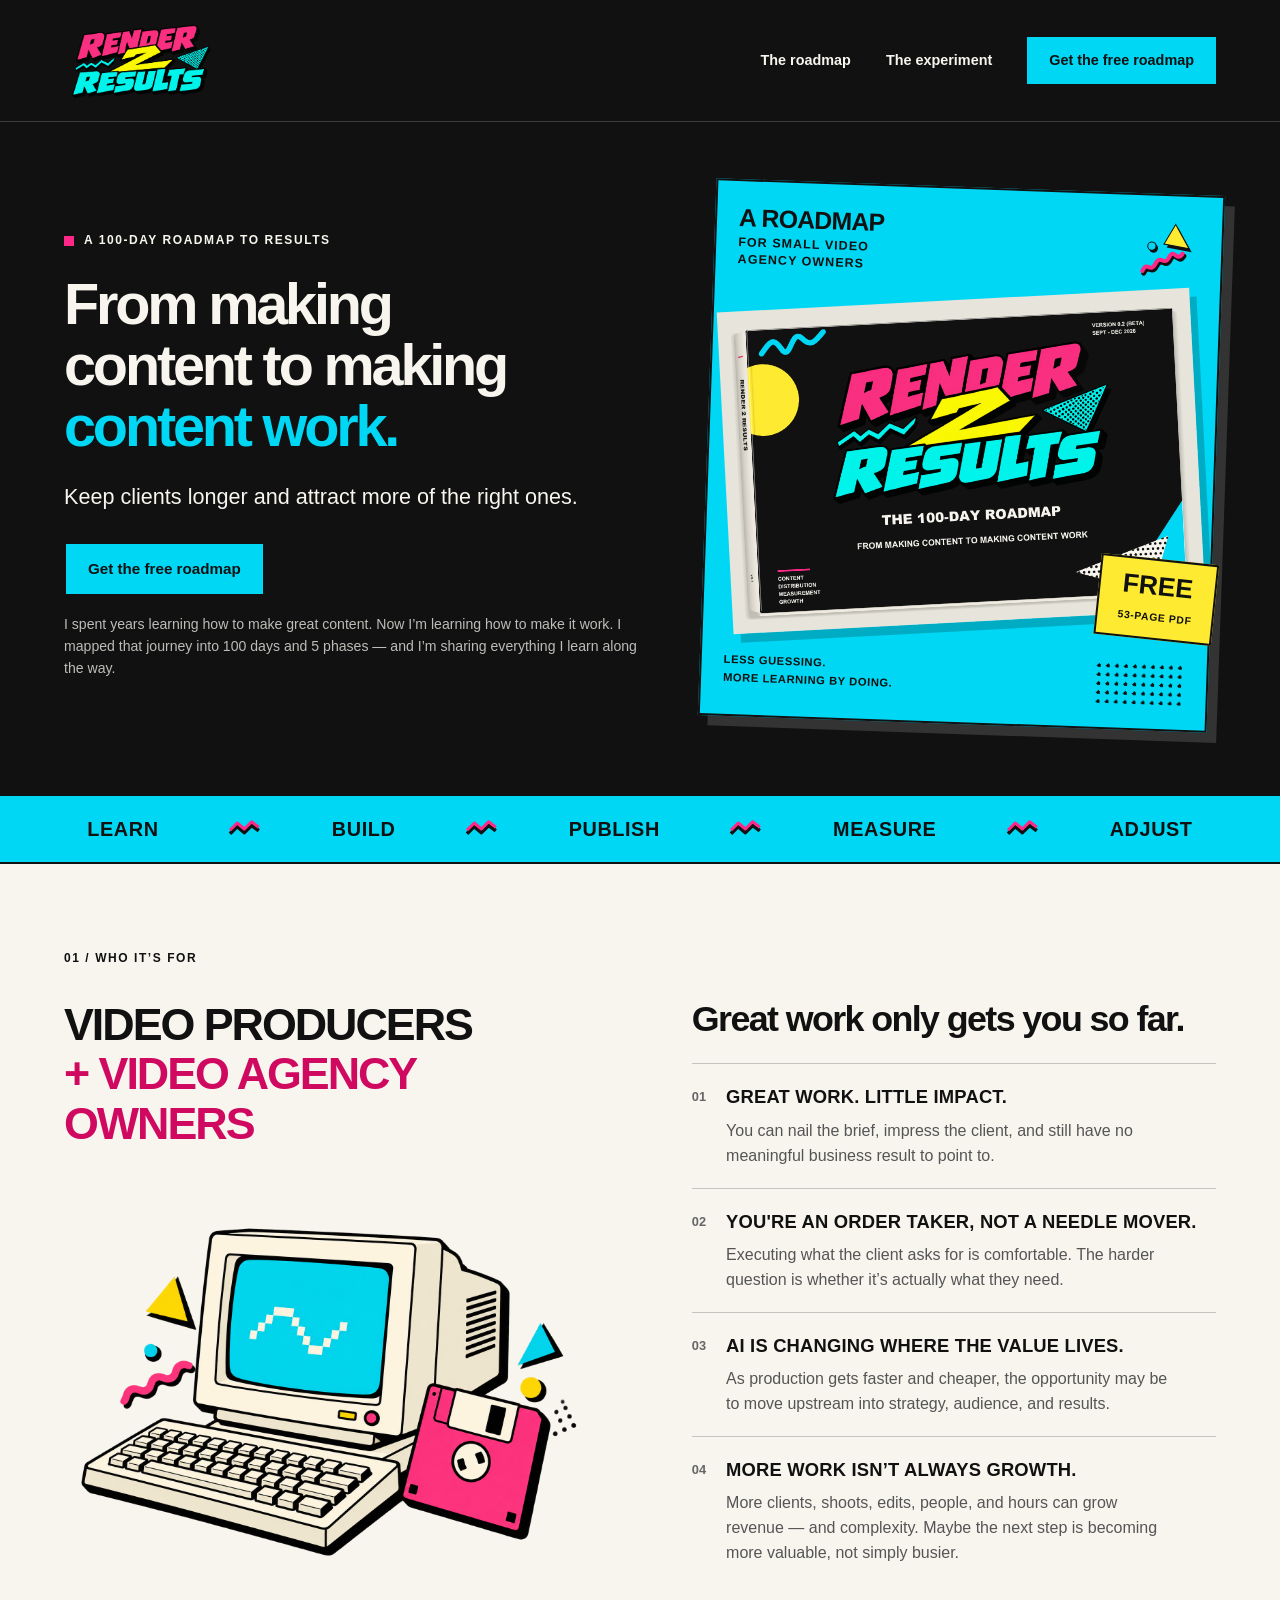
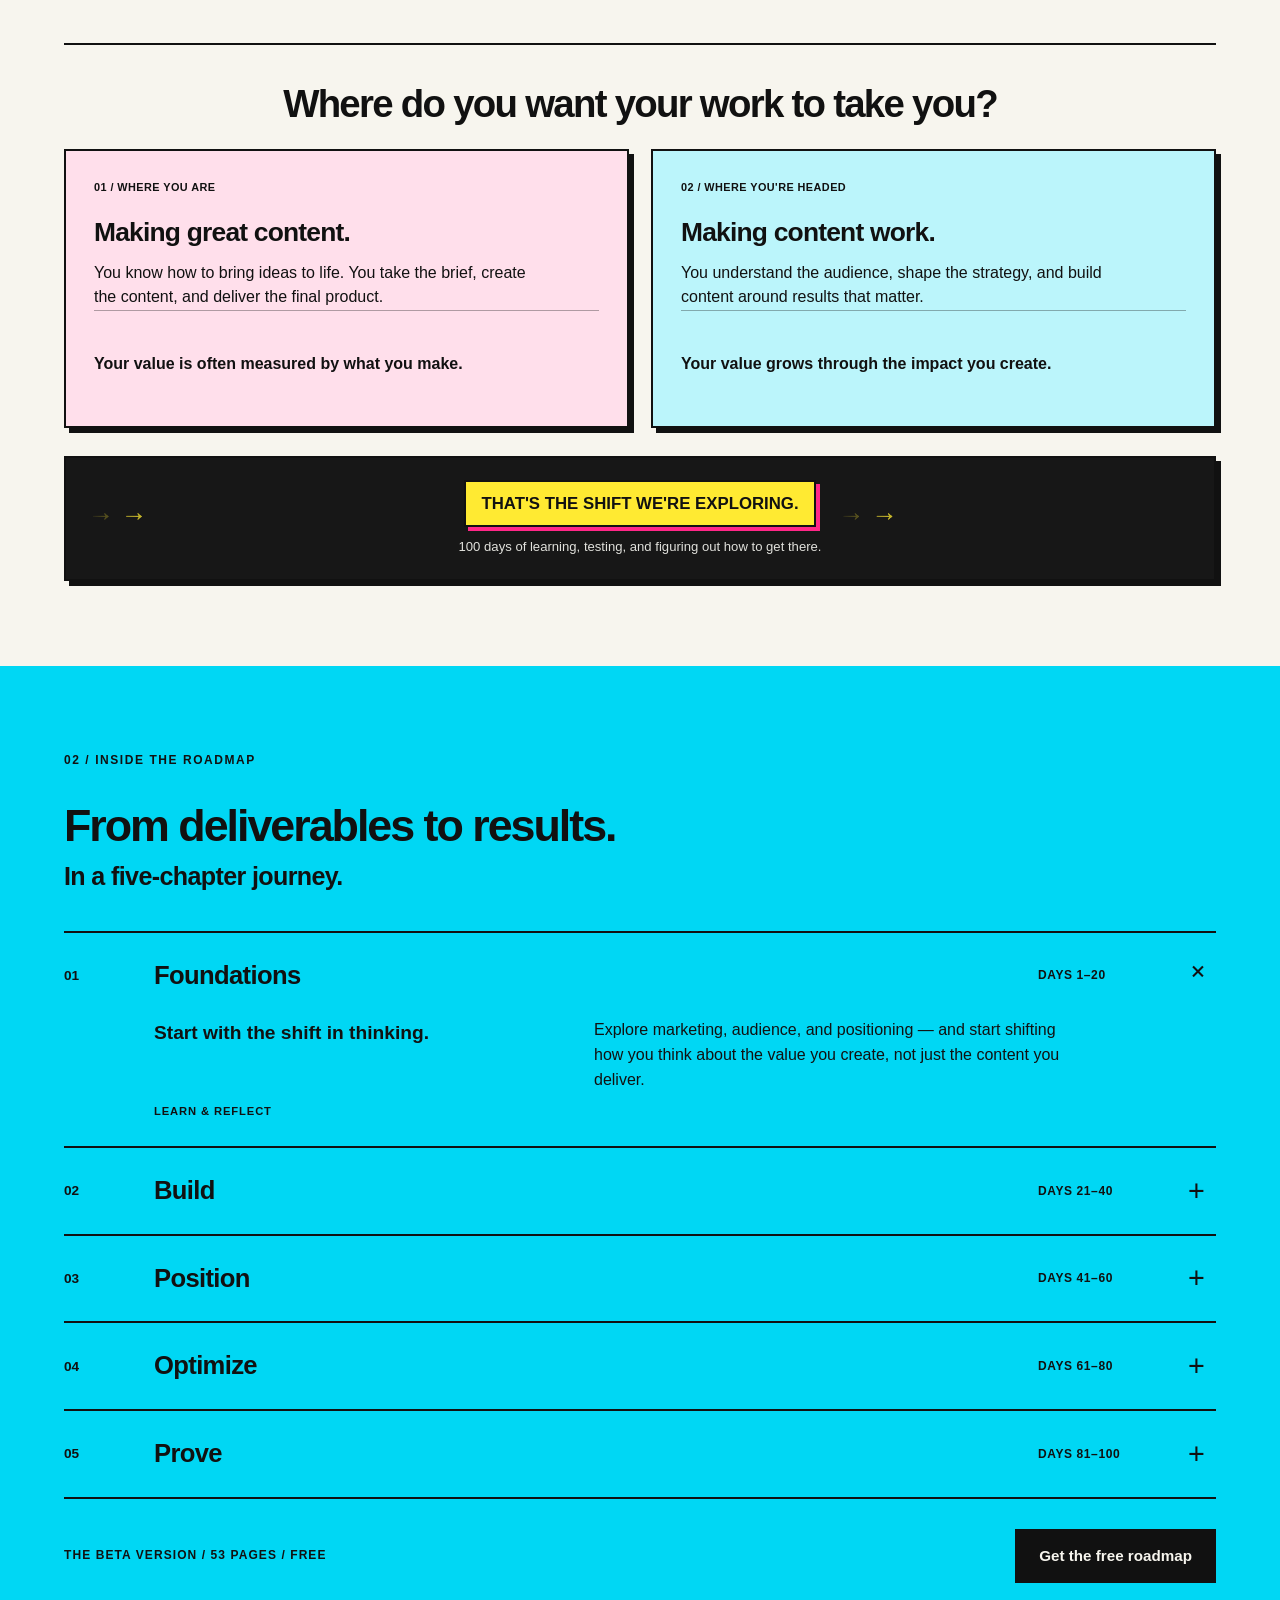
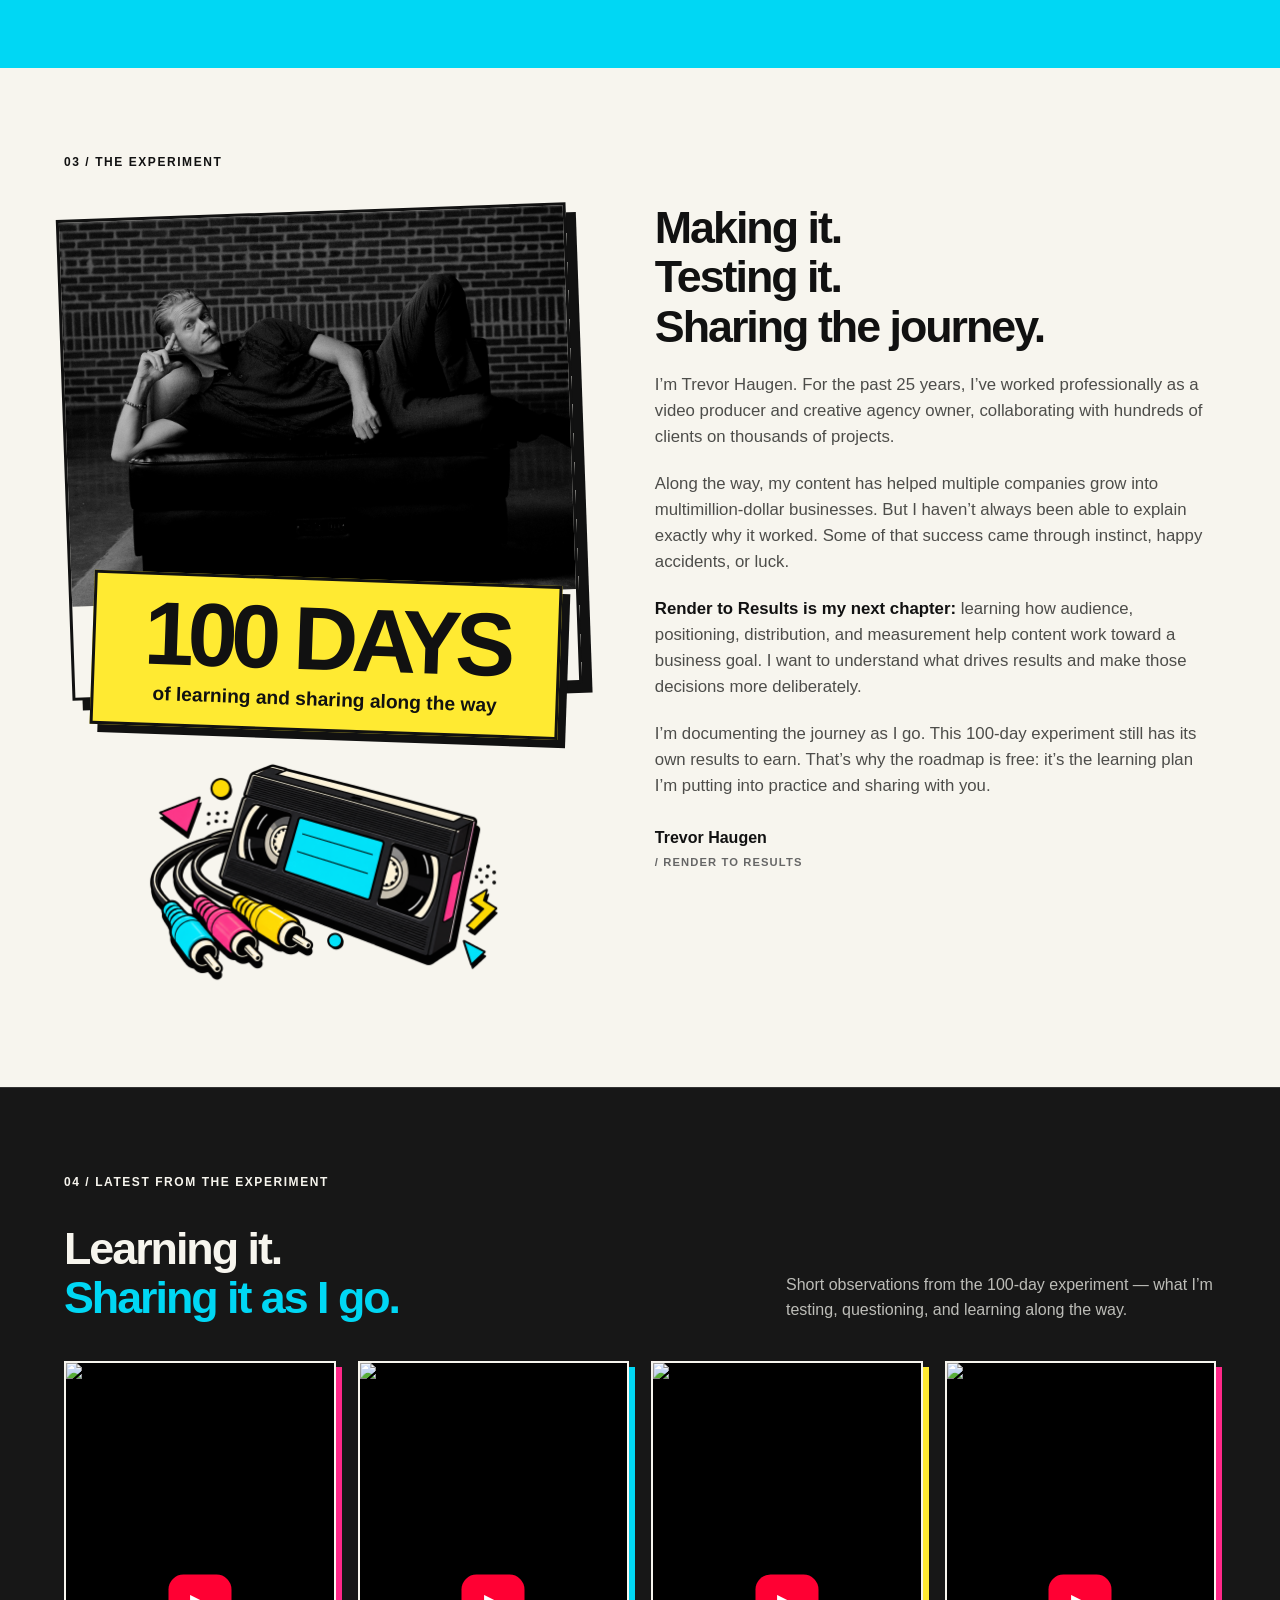
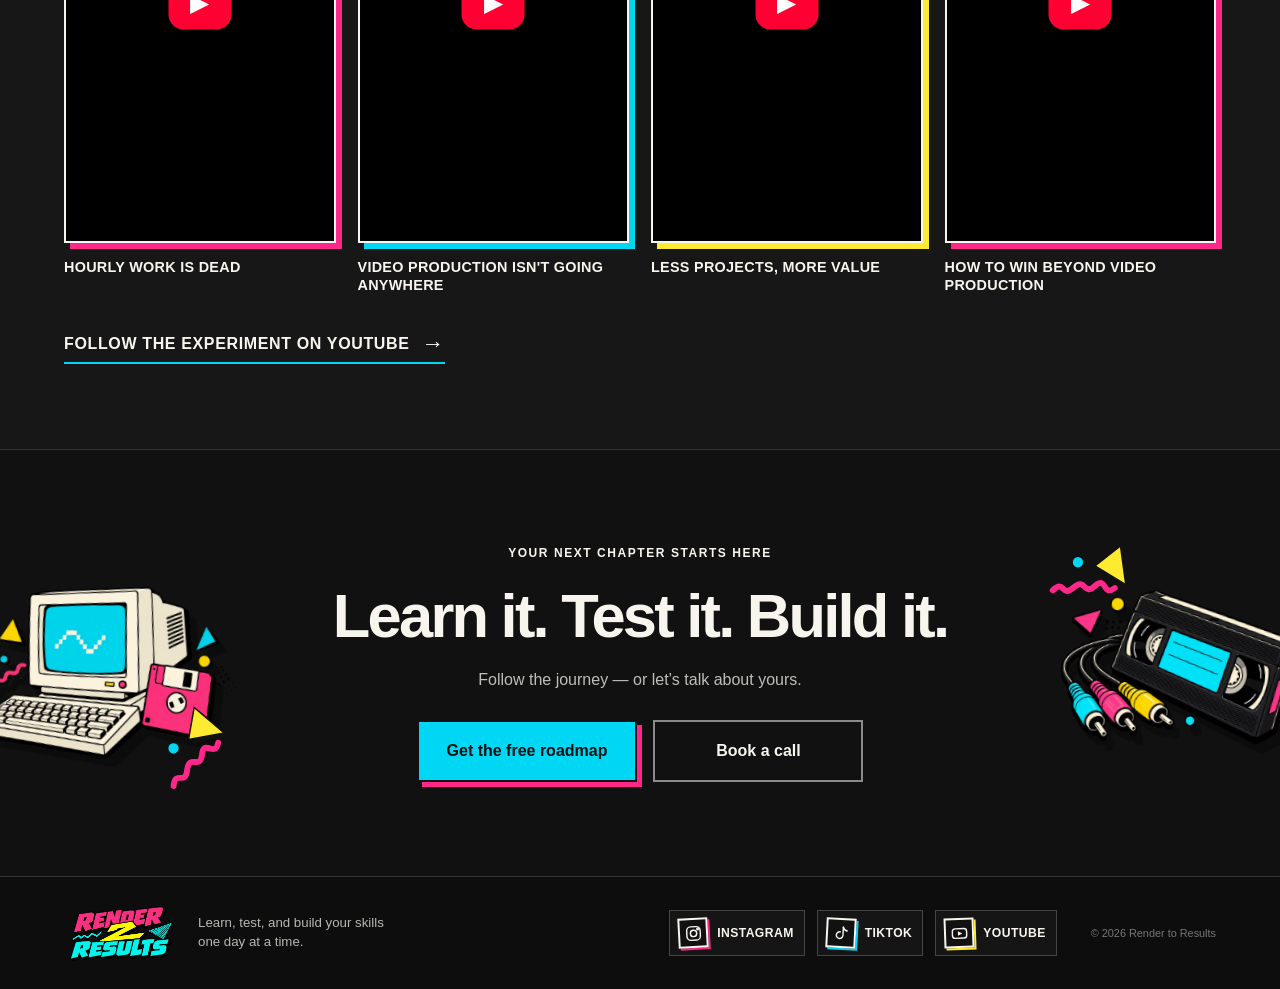
==== commit 06dd6e8d: "Install GA4 and track roadmap signups and booking intent" ====
--- a/index.html
+++ b/index.html
@@ -23,6 +23,31 @@
 src="https://www.facebook.com/tr?id=2213973942858766&ev=PageView&noscript=1"
 /></noscript>
 <!-- End Meta Pixel Code -->
+
+<!-- Google Analytics 4 -->
+<script async src="https://www.googletagmanager.com/gtag/js?id=G-FCCWLLB5B8"></script>
+<script>
+  window.dataLayer = window.dataLayer || [];
+  function gtag(){dataLayer.push(arguments);}
+  gtag('js', new Date());
+  gtag('config', 'G-FCCWLLB5B8');
+</script>
+<script>
+  document.addEventListener('DOMContentLoaded', function () {
+    const form = document.getElementById('signup-form');
+    if (form) form.addEventListener('submit', function () {
+      if (form.checkValidity()) gtag('event', 'roadmap_signup_submit');
+    });
+    document.querySelectorAll('#booking .booking-option').forEach(function (link, index) {
+      link.addEventListener('click', function () {
+        gtag('event', 'book_call_click', { booking_type: index === 0 ? 'project_conversation' : 'paid_consultation' });
+      });
+    });
+    document.querySelectorAll('[data-open="signup"]').forEach(function (button) {
+      button.addEventListener('click', function () { gtag('event', 'roadmap_cta_click'); });
+    });
+  });
+</script>
 </head>
 <body><a class="skip" href="#main">Skip to content</a>
 <header><a href="#" aria-label="Render to Results home"><img class="nav-logo" src="assets/logo.png" alt="Render to Results"></a><nav aria-label="Main navigation"><a href="#roadmap">The roadmap</a><a href="#story">The experiment</a><button class="nav-call nav-roadmap" data-open="signup">Get the free roadmap</button></nav></header>
--- a/style.css
+++ b/style.css
@@ -144,3 +144,45 @@
   .story-badge>strong{font-size:clamp(3.2rem,13vw,5rem)!important;white-space:nowrap}
   .story-badge b{font-size:clamp(.82rem,3.8vw,1.05rem)!important;line-height:1.12}
 }
+
+
+/* Clean centered treatment for the 100-day badge */
+.story-badge{
+  grid-template-columns:1fr;
+  justify-items:center;
+  text-align:center;
+  gap:8px;
+  border:3px solid var(--black);
+  box-shadow:8px 8px 0 var(--black);
+}
+.story-badge>strong{
+  width:100%;
+  text-align:center;
+  line-height:.9;
+}
+.story-badge>div{
+  width:100%;
+  display:flex;
+  justify-content:center;
+}
+.story-badge b{
+  width:100%;
+  text-align:center;
+  margin:0;
+  padding:0 14px;
+  line-height:1.2!important;
+}
+@media(max-width:800px){
+  .story-badge{
+    gap:6px;
+    padding:18px 16px 20px;
+    box-shadow:7px 7px 0 var(--black);
+  }
+  .story-badge>strong{
+    line-height:.92;
+  }
+  .story-badge b{
+    padding:0 8px;
+    line-height:1.18!important;
+  }
+}
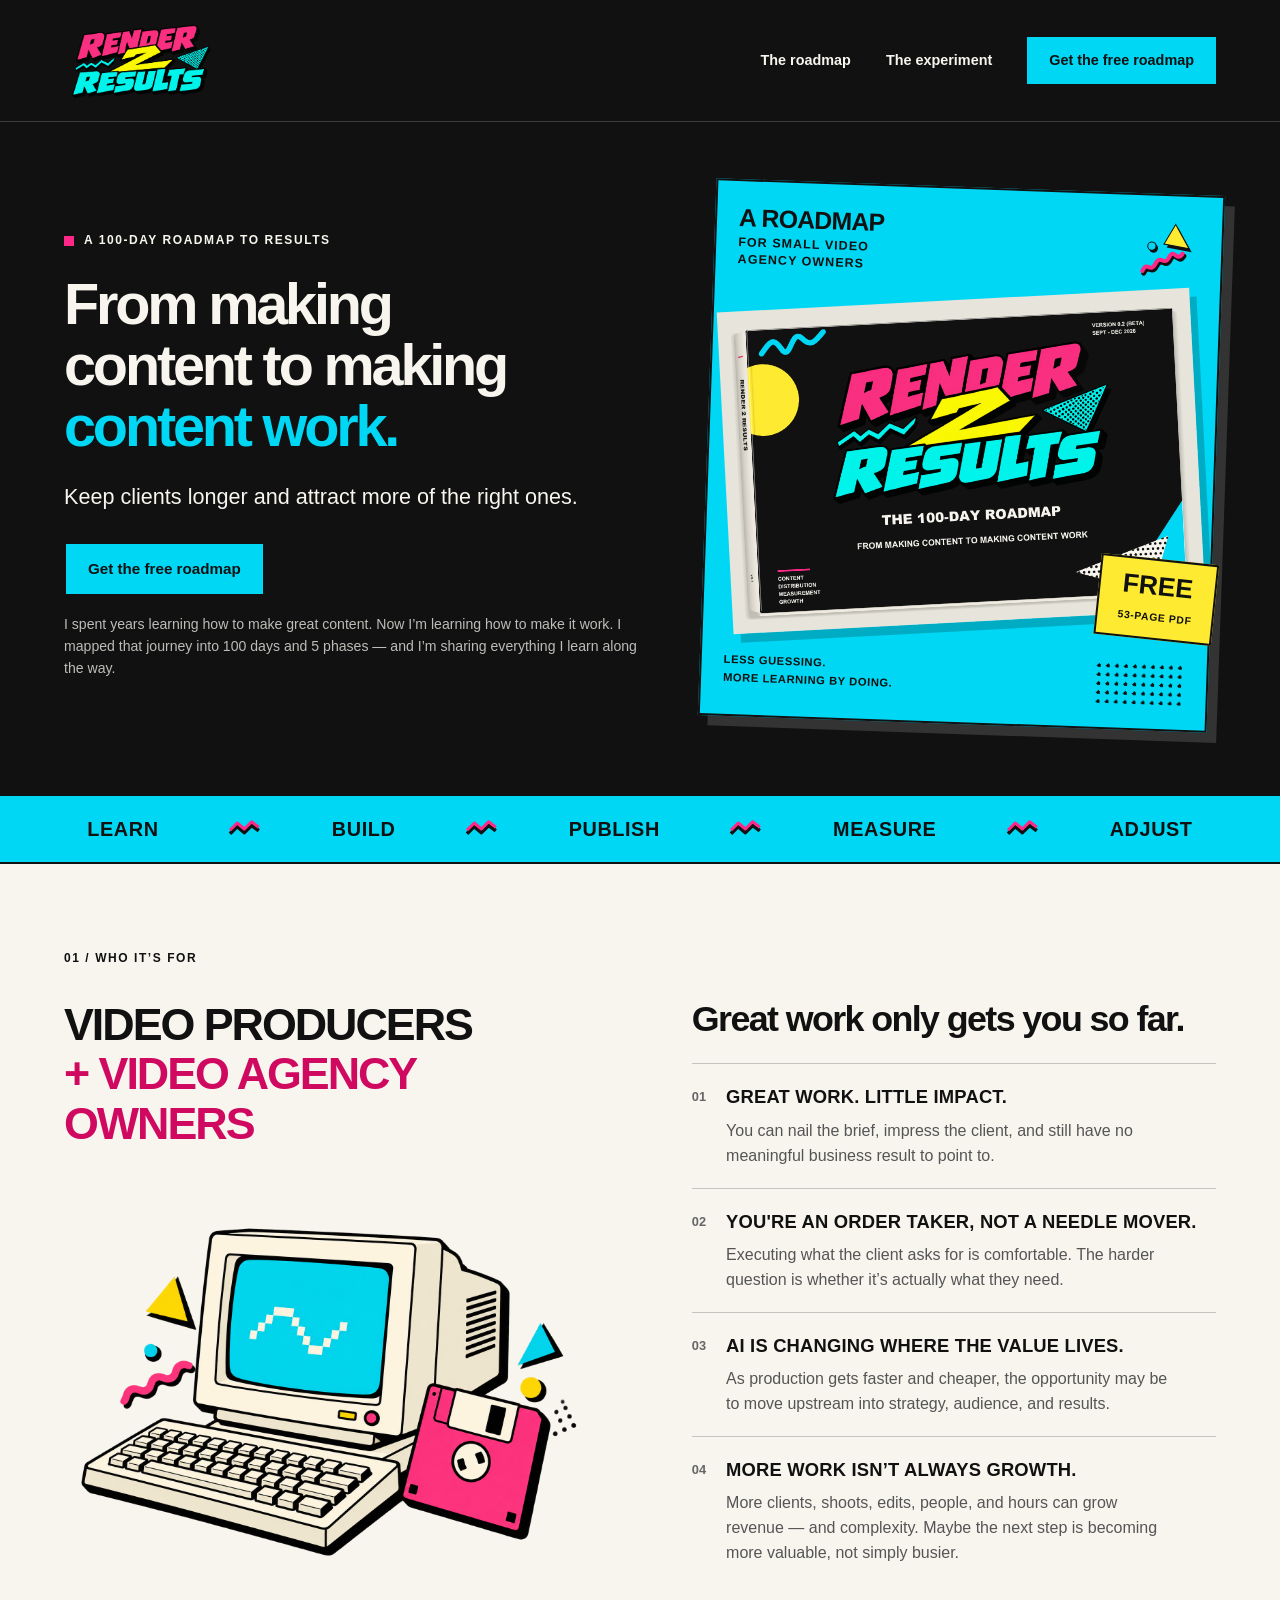
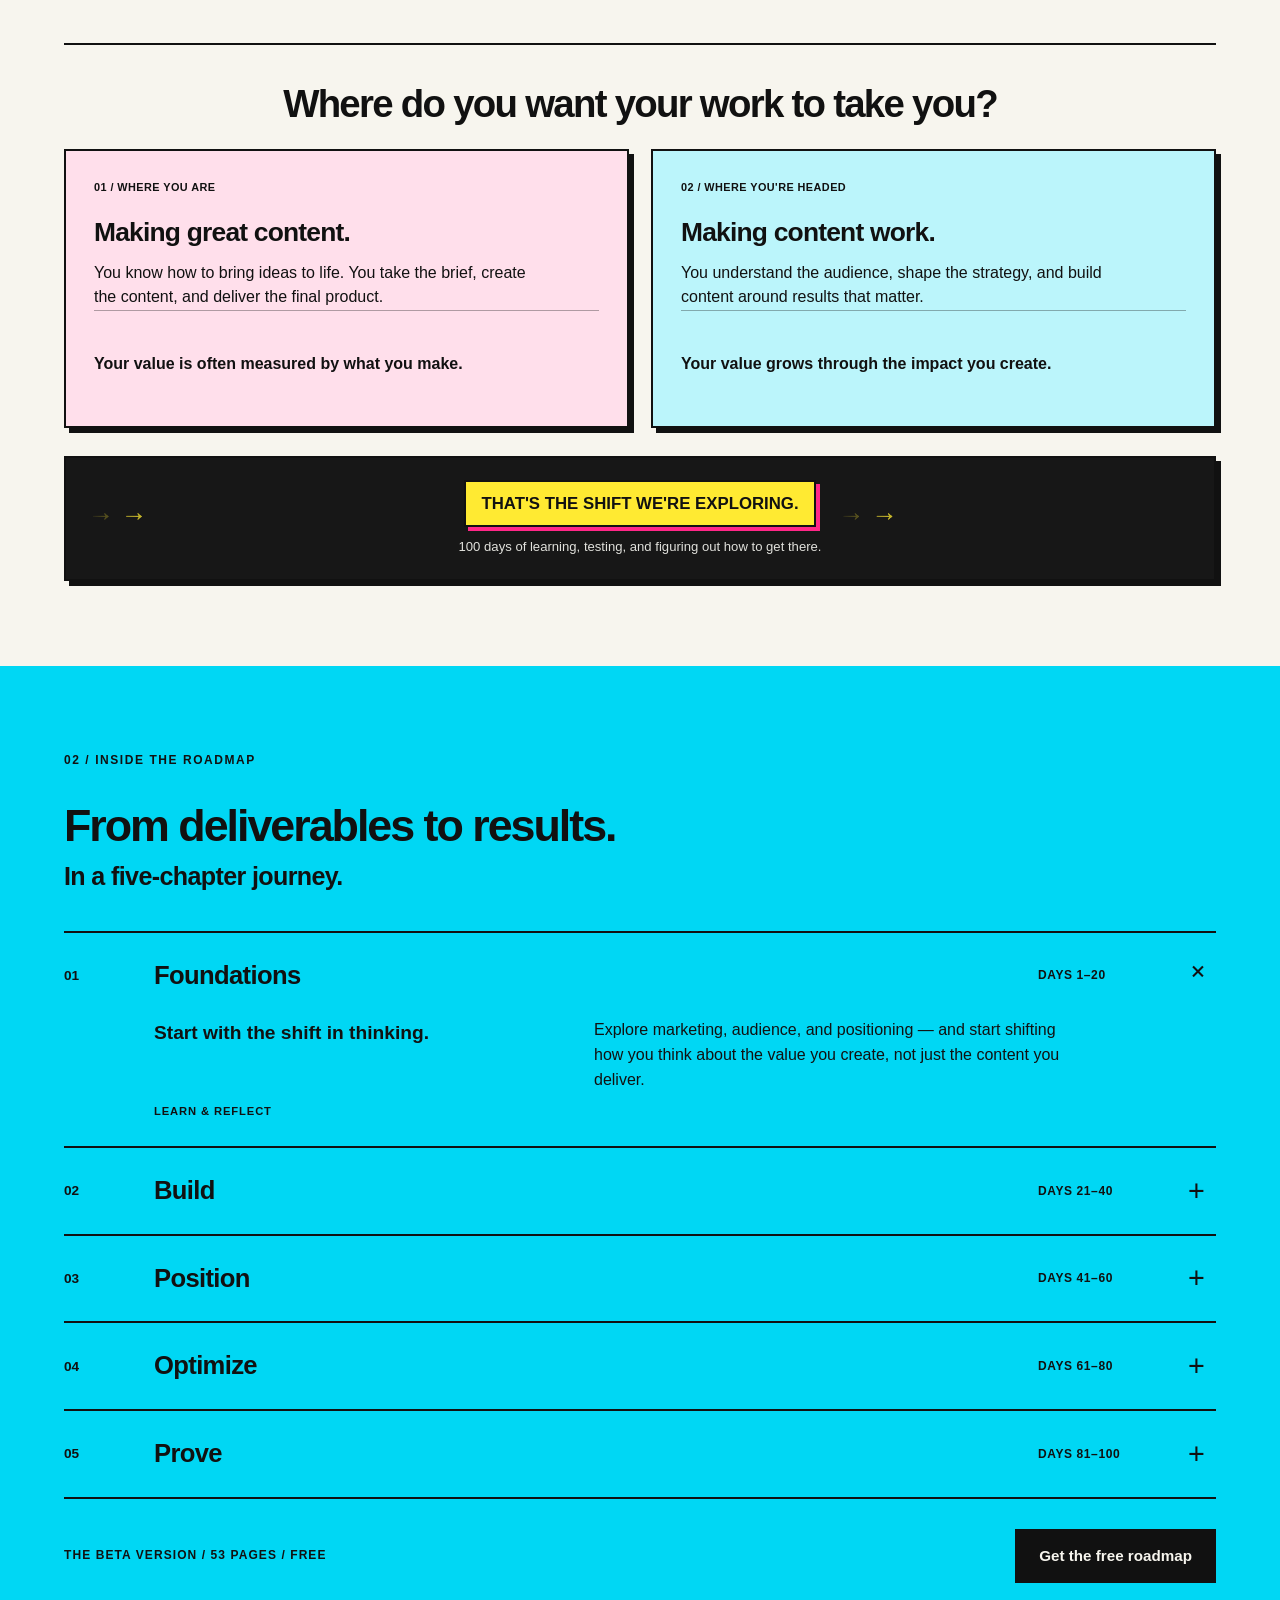
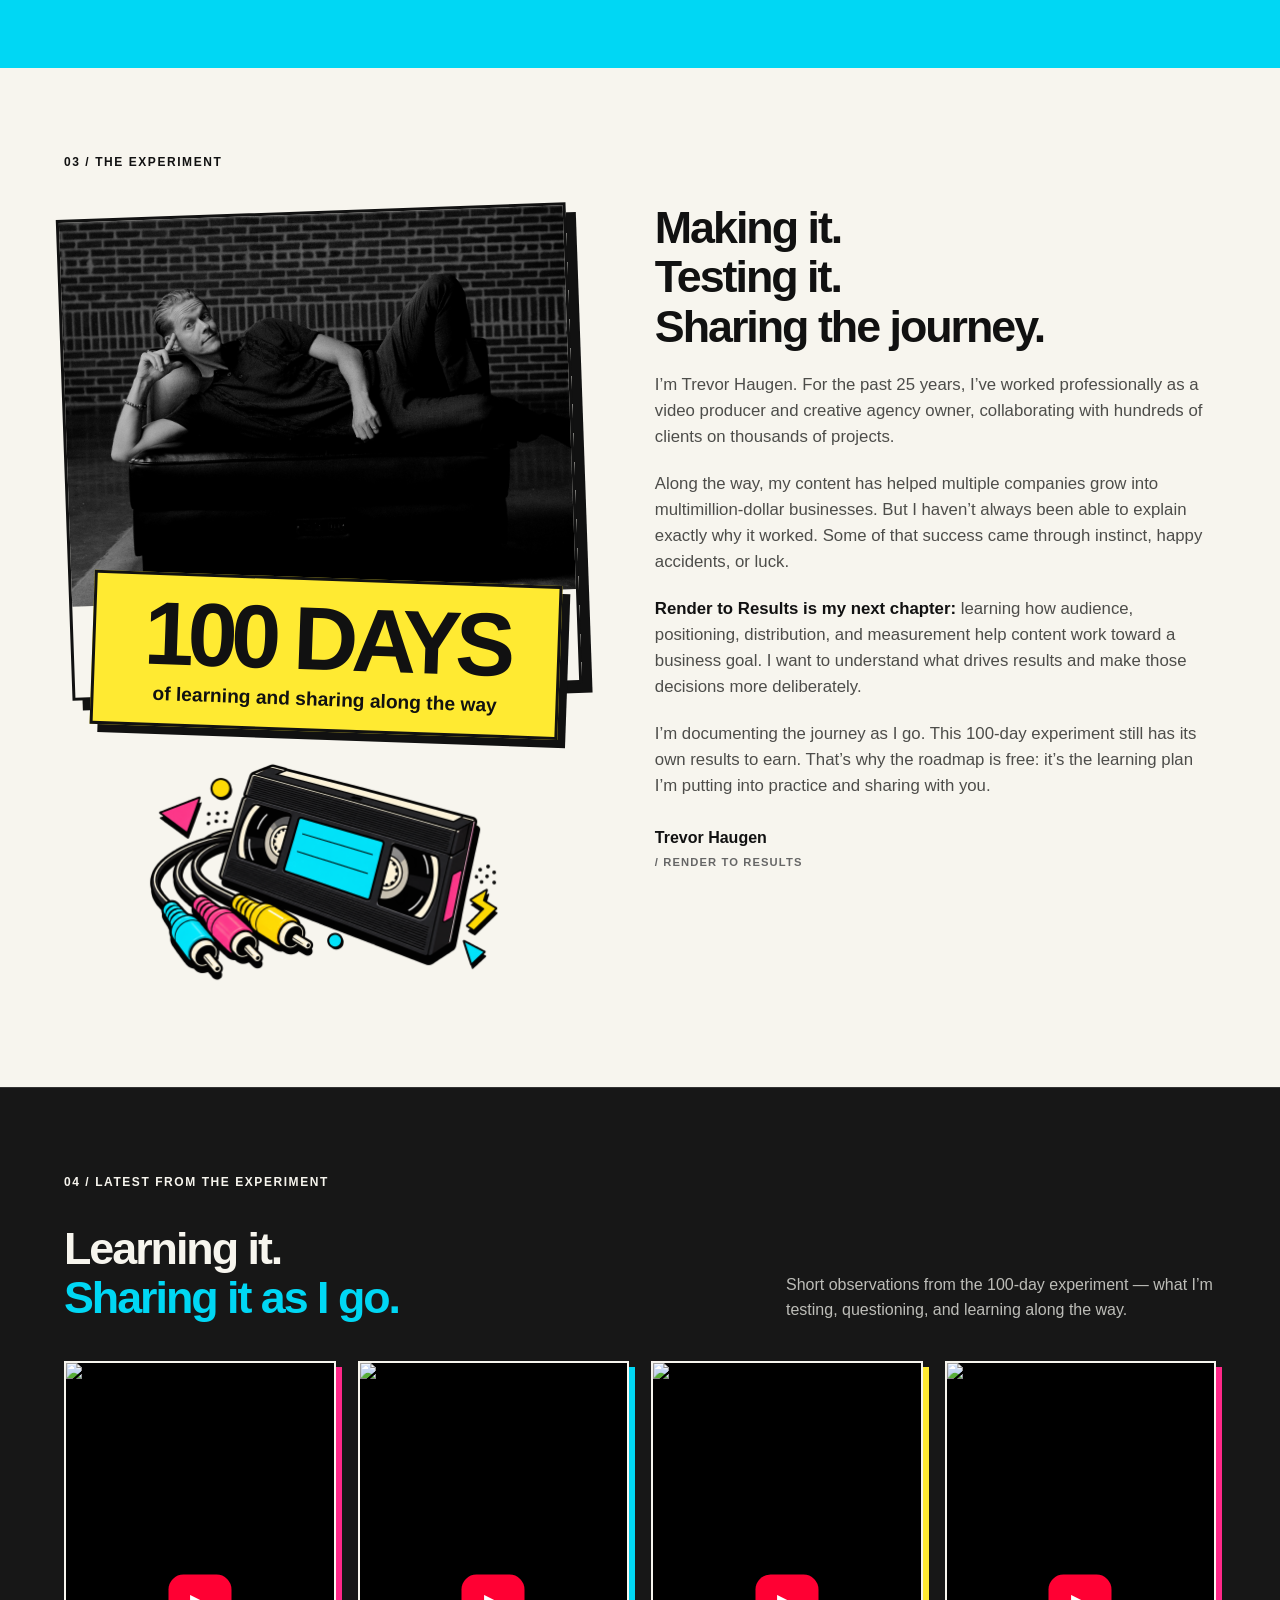
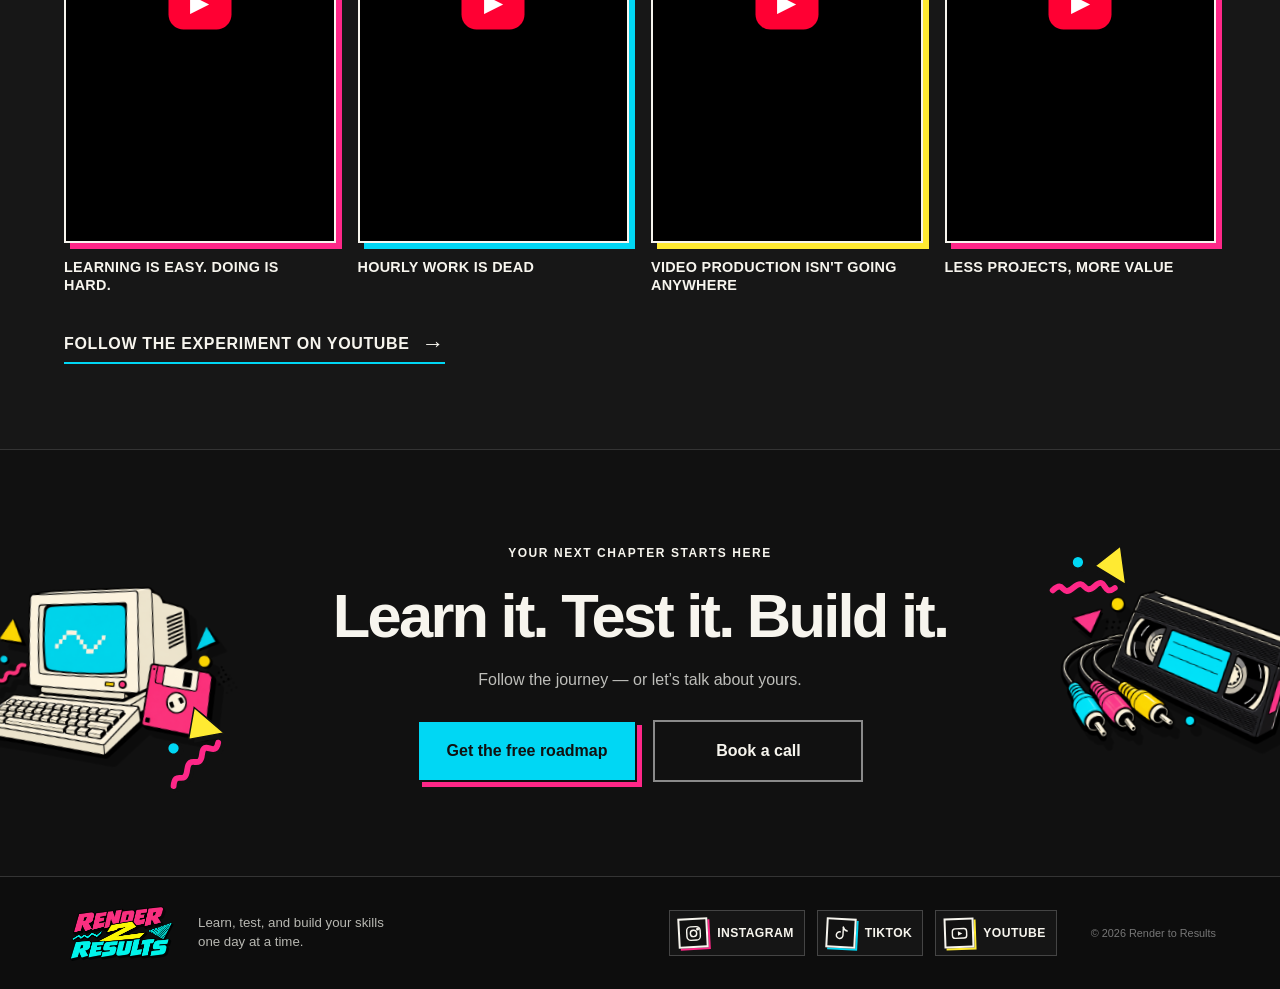
==== commit 5ab33a3b: "Automatically refresh latest YouTube Shorts" ====
--- a/index.html
+++ b/index.html
@@ -83,7 +83,7 @@
 <details><summary><span class="phase-number">05</span><span class="phase-name">Prove</span><span class="days">DAYS 81&ndash;100</span><span class="plus">+</span></summary><div class="phase-body"><h3>Turn what you&rsquo;ve learned into proof.</h3><p>Review the evidence from your work, reflect on what actually moved the needle, and decide what to double down on next.</p><span class="phase-tag">REFLECT & CONTINUE</span></div></details>
 </div><div class="roadmap-foot"><span>THE BETA VERSION / 53 PAGES / FREE</span><button class="button dark" data-open="signup">Get the free roadmap</button></div></section>
 <section id="story" class="story section"><div class="section-label">03 / THE EXPERIMENT</div><div class="story-grid"><div class="story-visual"><div class="story-portrait"><img src="assets/trevor-haugen-v2.png" alt="Trevor Haugen reclining on a couch in front of a brick wall" width="2518" height="1916" loading="lazy"><div class="story-badge"><strong>100 DAYS</strong><div><b>of learning and sharing along the way</b></div></div></div><img class="retro-art video-art" src="assets/retro-video.png" alt="" loading="lazy"></div><div class="bio-copy"><h2>Making it.<br>Testing it.<br>Sharing the journey.</h2><p>I&rsquo;m Trevor Haugen. For the past 25 years, I&rsquo;ve worked professionally as a video producer and creative agency owner, collaborating with hundreds of clients on thousands of projects.</p><p>Along the way, my content has helped multiple companies grow into multimillion-dollar businesses. But I haven&rsquo;t always been able to explain exactly why it worked. Some of that success came through instinct, happy accidents, or luck.</p><p><strong>Render to Results is my next chapter:</strong> learning how audience, positioning, distribution, and measurement help content work toward a business goal. I want to understand what drives results and make those decisions more deliberately.</p><p>I&rsquo;m documenting the journey as I go. This 100-day experiment still has its own results to earn. That&rsquo;s why the roadmap is free: it&rsquo;s the learning plan I&rsquo;m putting into practice and sharing with you.</p><div class="signature">Trevor Haugen <span>/ RENDER TO RESULTS</span></div></div></div></section>
-<section class="social-section section"><div class="section-label">04 / LATEST FROM THE EXPERIMENT</div><div class="social-heading"><h2>Learning it.<br><span>Sharing it as I go.</span></h2><p>Short observations from the 100-day experiment &mdash; what I&rsquo;m testing, questioning, and learning along the way.</p></div><div class="shorts-grid"><article class="short-card"><div class="short-frame"><button type="button" class="short-launch" data-video-id="llkEz4PQ8VM" aria-label="Play Hourly Work is DEAD"><img src="https://i.ytimg.com/vi/llkEz4PQ8VM/maxresdefault.jpg" alt="Hourly Work is DEAD thumbnail" loading="lazy"><span class="short-play" aria-hidden="true">▶</span></button></div><h3>Hourly Work is DEAD</h3></article><article class="short-card"><div class="short-frame"><button type="button" class="short-launch" data-video-id="l9yaEGgh-KA" aria-label="Play Video Production Isn&#x27;t Going Anywhere"><img src="https://i.ytimg.com/vi/l9yaEGgh-KA/maxresdefault.jpg" alt="Video Production Isn&#x27;t Going Anywhere thumbnail" loading="lazy"><span class="short-play" aria-hidden="true">▶</span></button></div><h3>Video Production Isn&#x27;t Going Anywhere</h3></article><article class="short-card"><div class="short-frame"><button type="button" class="short-launch" data-video-id="eretGOL00Sc" aria-label="Play Less Projects, More Value"><img src="https://i.ytimg.com/vi/eretGOL00Sc/maxresdefault.jpg" alt="Less Projects, More Value thumbnail" loading="lazy"><span class="short-play" aria-hidden="true">▶</span></button></div><h3>Less Projects, More Value</h3></article><article class="short-card"><div class="short-frame"><button type="button" class="short-launch" data-video-id="kLOzsmWw81c" aria-label="Play How to Win Beyond Video Production"><img src="https://i.ytimg.com/vi/kLOzsmWw81c/maxresdefault.jpg" alt="How to Win Beyond Video Production thumbnail" loading="lazy"><span class="short-play" aria-hidden="true">▶</span></button></div><h3>How to Win Beyond Video Production</h3></article></div><a class="youtube-link" href="https://www.youtube.com/@RendertoResults/shorts" target="_blank" rel="noopener noreferrer">Follow the experiment on YouTube <span>&rarr;</span></a></section><section class="closing section"><div class="closing-art closing-art-left" aria-hidden="true"><img class="closing-retro closing-computer" src="assets/retro-computer.png" alt=""><img class="closing-accent" src="assets/memphis-mark.svg" alt=""></div><div class="closing-content"><div class="section-label">YOUR NEXT CHAPTER STARTS HERE</div><h2>Learn it. Test it. Build it.</h2><p>Follow the journey &mdash; or let&rsquo;s talk about yours.</p><div class="hero-actions closing-actions"><button class="button cyan closing-primary" data-open="signup">Get the free roadmap</button><button class="button outline closing-secondary" data-open="booking">Book a call</button></div></div><div class="closing-art closing-art-right" aria-hidden="true"><img class="closing-retro closing-video" src="assets/retro-video.png" alt=""><img class="closing-accent" src="assets/memphis-mark.svg" alt=""></div></section>
+<section class="social-section section"><div class="section-label">04 / LATEST FROM THE EXPERIMENT</div><div class="social-heading"><h2>Learning it.<br><span>Sharing it as I go.</span></h2><p>Short observations from the 100-day experiment &mdash; what I&rsquo;m testing, questioning, and learning along the way.</p></div><div class="shorts-grid"><article class="short-card"><div class="short-frame"><button type="button" class="short-launch" data-video-id="d4JXOITjcpc" aria-label="Play Learning Is Easy. Doing Is Hard."><img src="https://i.ytimg.com/vi/d4JXOITjcpc/maxresdefault.jpg" alt="Learning Is Easy. Doing Is Hard. thumbnail" loading="lazy"><span class="short-play" aria-hidden="true">▶</span></button></div><h3>Learning Is Easy. Doing Is Hard.</h3></article><article class="short-card"><div class="short-frame"><button type="button" class="short-launch" data-video-id="llkEz4PQ8VM" aria-label="Play Hourly Work is DEAD"><img src="https://i.ytimg.com/vi/llkEz4PQ8VM/maxresdefault.jpg" alt="Hourly Work is DEAD thumbnail" loading="lazy"><span class="short-play" aria-hidden="true">▶</span></button></div><h3>Hourly Work is DEAD</h3></article><article class="short-card"><div class="short-frame"><button type="button" class="short-launch" data-video-id="l9yaEGgh-KA" aria-label="Play Video Production Isn&#x27;t Going Anywhere"><img src="https://i.ytimg.com/vi/l9yaEGgh-KA/maxresdefault.jpg" alt="Video Production Isn&#x27;t Going Anywhere thumbnail" loading="lazy"><span class="short-play" aria-hidden="true">▶</span></button></div><h3>Video Production Isn&#x27;t Going Anywhere</h3></article><article class="short-card"><div class="short-frame"><button type="button" class="short-launch" data-video-id="eretGOL00Sc" aria-label="Play Less Projects, More Value"><img src="https://i.ytimg.com/vi/eretGOL00Sc/maxresdefault.jpg" alt="Less Projects, More Value thumbnail" loading="lazy"><span class="short-play" aria-hidden="true">▶</span></button></div><h3>Less Projects, More Value</h3></article></div><a class="youtube-link" href="https://www.youtube.com/@RendertoResults/shorts" target="_blank" rel="noopener noreferrer">Follow the experiment on YouTube <span>&rarr;</span></a></section><section class="closing section"><div class="closing-art closing-art-left" aria-hidden="true"><img class="closing-retro closing-computer" src="assets/retro-computer.png" alt=""><img class="closing-accent" src="assets/memphis-mark.svg" alt=""></div><div class="closing-content"><div class="section-label">YOUR NEXT CHAPTER STARTS HERE</div><h2>Learn it. Test it. Build it.</h2><p>Follow the journey &mdash; or let&rsquo;s talk about yours.</p><div class="hero-actions closing-actions"><button class="button cyan closing-primary" data-open="signup">Get the free roadmap</button><button class="button outline closing-secondary" data-open="booking">Book a call</button></div></div><div class="closing-art closing-art-right" aria-hidden="true"><img class="closing-retro closing-video" src="assets/retro-video.png" alt=""><img class="closing-accent" src="assets/memphis-mark.svg" alt=""></div></section>
 </main><footer class="site-footer"><div class="footer-shell"><div class="footer-lower"><div class="footer-brand"><img src="assets/logo.png" alt="Render to Results" width="140"><p>Learn, test, and build your skills<br>one day at a time.</p></div><nav class="footer-channels" aria-label="Follow Render to Results"><a class="social-button" href="https://www.instagram.com/rendertoresults/" target="_blank" rel="noopener noreferrer" aria-label="Instagram (opens in a new tab)"><span class="social-icon" aria-hidden="true"><svg viewBox="0 0 24 24" role="img"><rect x="3.5" y="3.5" width="17" height="17" rx="5"></rect><circle cx="12" cy="12" r="4"></circle><circle cx="17.4" cy="6.7" r="1"></circle></svg></span><span>Instagram</span></a><a class="social-button" href="https://www.tiktok.com/@rendertoresults" target="_blank" rel="noopener noreferrer" aria-label="TikTok (opens in a new tab)"><span class="social-icon" aria-hidden="true"><svg viewBox="0 0 24 24" role="img"><path d="M14 4v10.1a4.2 4.2 0 1 1-3.5-4.1"></path><path d="M14 4c.7 2.4 2.4 3.9 5 4.4"></path></svg></span><span>TikTok</span></a><a class="social-button" href="https://www.youtube.com/@RendertoResults" target="_blank" rel="noopener noreferrer" aria-label="YouTube (opens in a new tab)"><span class="social-icon" aria-hidden="true"><svg viewBox="0 0 24 24" role="img"><rect x="3" y="6" width="18" height="12" rx="3.5"></rect><path class="fill-mark" d="M10 9.2 15.5 12 10 14.8Z"></path></svg></span><span>YouTube</span></a></nav><span class="footer-copy">&copy; 2026 Render to Results</span></div></div></footer>
 <dialog id="signup" aria-labelledby="signup-title"><button class="close" aria-label="Close dialog">&times;</button><div class="dialog-label">THE FREE 100-DAY ROADMAP</div><h2 id="signup-title">Your next chapter,<br>one day at a time.</h2><p>Daily learning, practical action, and space to reflect. The 53-page Beta Version.</p><form id="signup-form" action="https://rendertoresults.us5.list-manage.com/subscribe/post?u=b84456b9254c0e47d962e2308&amp;id=13fc7e3952&amp;f_id=00e9f0e0f0" method="post" target="_blank" rel="noopener noreferrer"><label for="email">Email address (required)</label><input id="email" name="EMAIL" type="email" placeholder="you@example.com" autocomplete="email" required><label for="first-name">First name (optional)</label><input id="first-name" name="FNAME" type="text" placeholder="Your first name" autocomplete="given-name"><div aria-hidden="true" class="signup-trap"><input type="text" name="b_b84456b9254c0e47d962e2308_13fc7e3952" tabindex="-1" value="" autocomplete="off"></div><p class="signup-note">Sign up for the free roadmap and emails from Trevor at Render to Results. Unsubscribe anytime.</p><button type="submit" name="subscribe" class="button dark">Get the free roadmap</button><p class="signup-note">A confirmation page opens in a new tab. Check your inbox and confirm your email to receive the roadmap.</p></form></dialog>
 <dialog id="booking" aria-labelledby="booking-title"><button class="close" aria-label="Close dialog">&times;</button><div class="dialog-label">LET&rsquo;S TALK</div><h2 id="booking-title">What brings you here?</h2><p>Choose the conversation that fits your next step.</p><div class="booking-options"><a class="booking-option" href="https://calendly.com/trevor-templecitystudios/60-minute-1-1" target="_blank" rel="noopener noreferrer"><span class="option-kicker">HAVE A PROJECT IN MIND?</span><strong>Project conversation</strong><span>Let&rsquo;s talk about a potential project and whether we&rsquo;re a fit.</span><b>Free <small>/ one hour</small></b></a><a class="booking-option" href="https://calendly.com/trevor-templecitystudios/60-minute-1-1" target="_blank" rel="noopener noreferrer"><span class="option-kicker">LOOKING FOR DIRECTION?</span><strong>1-hour consultation</strong><span>Get a clearer path forward from making content to making your content work.</span><b>$275 <small>/ one hour</small></b></a></div><p class="micro">Both conversations are 60 minutes. Choose an option to open Calendly in a new tab.</p></dialog>
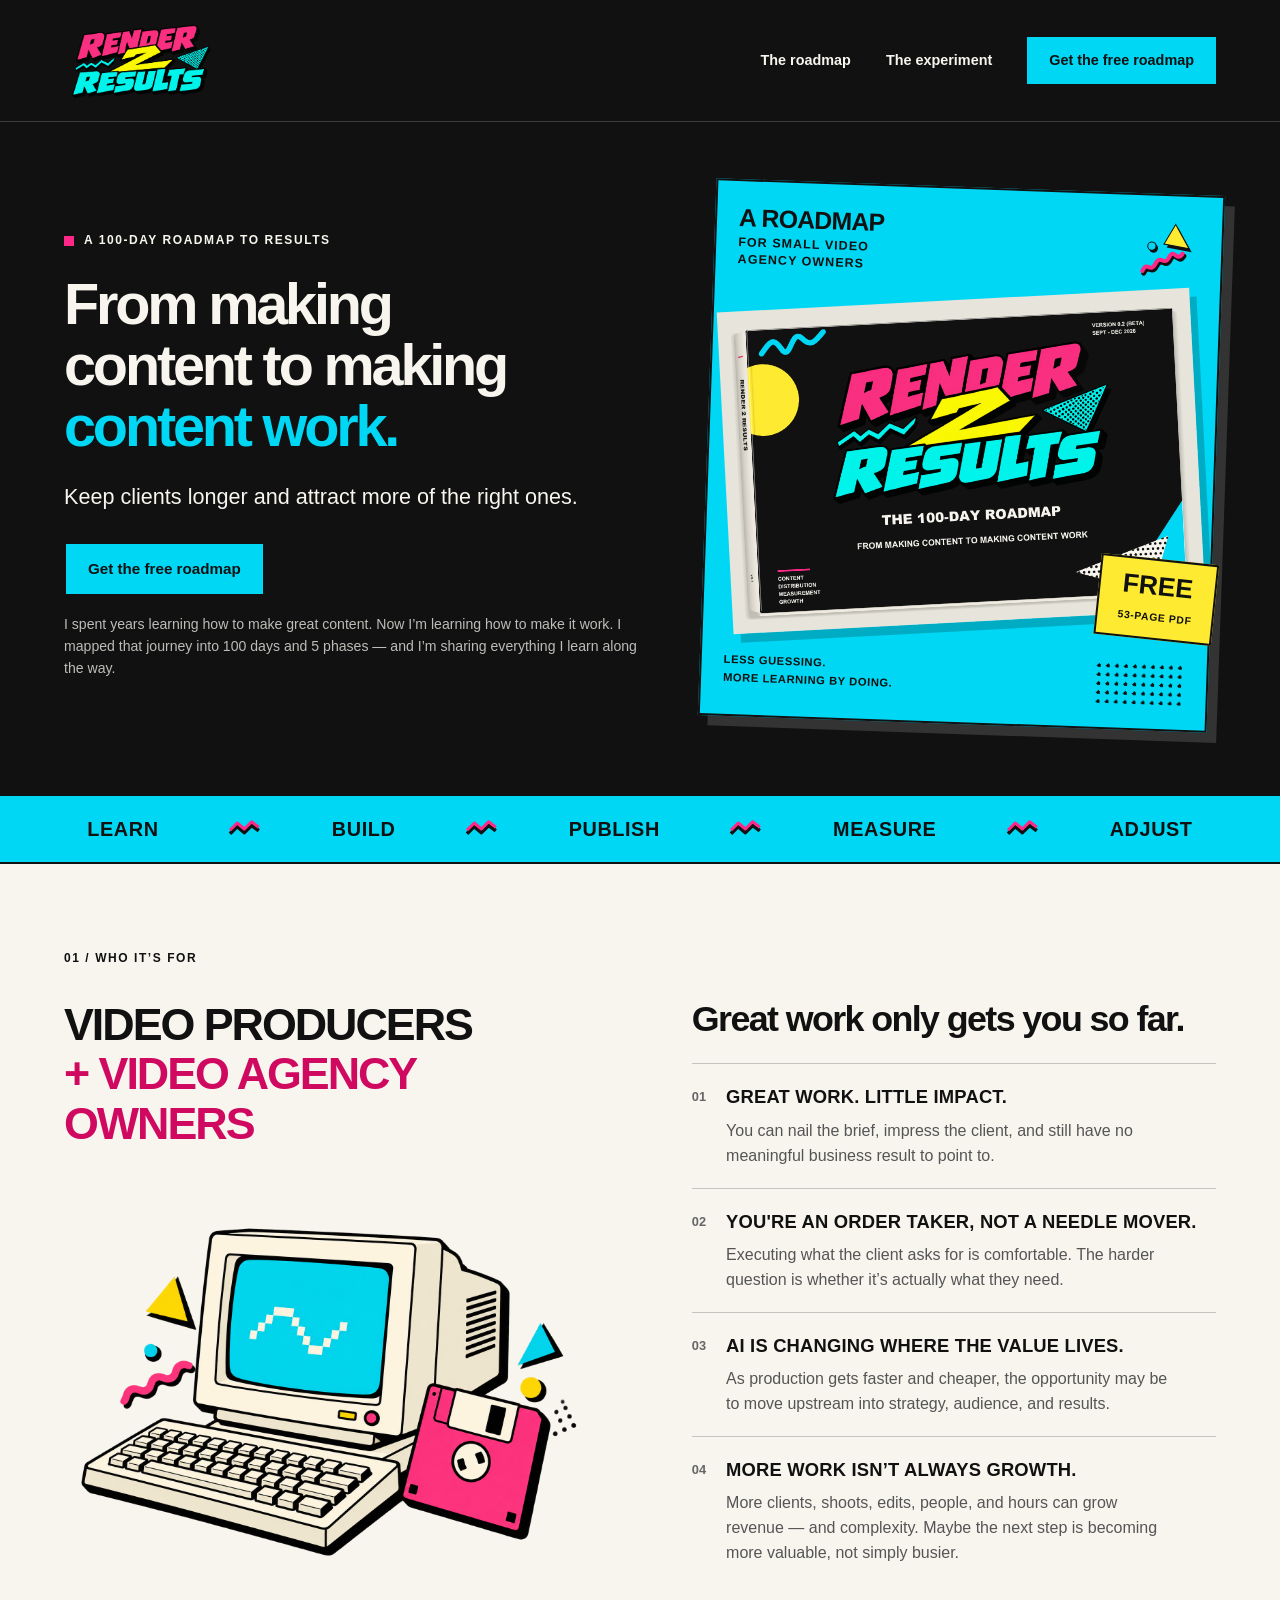
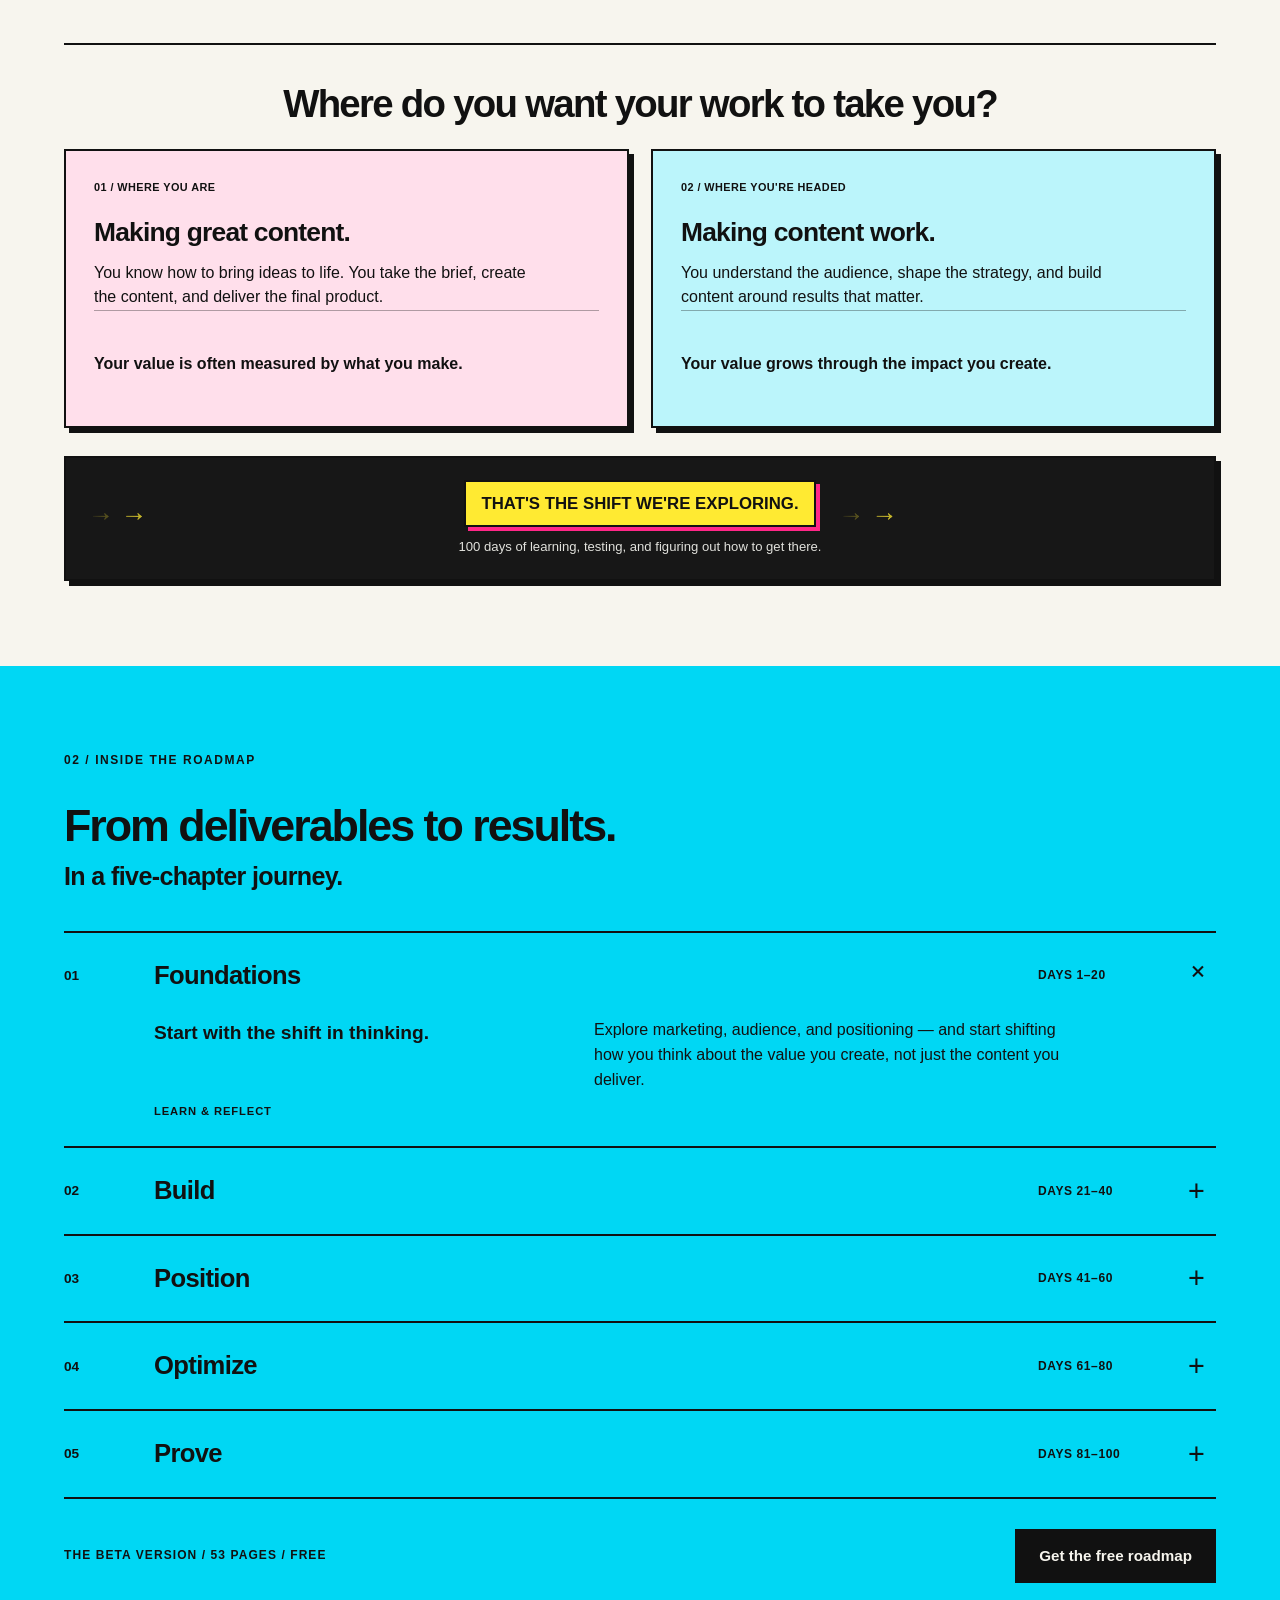
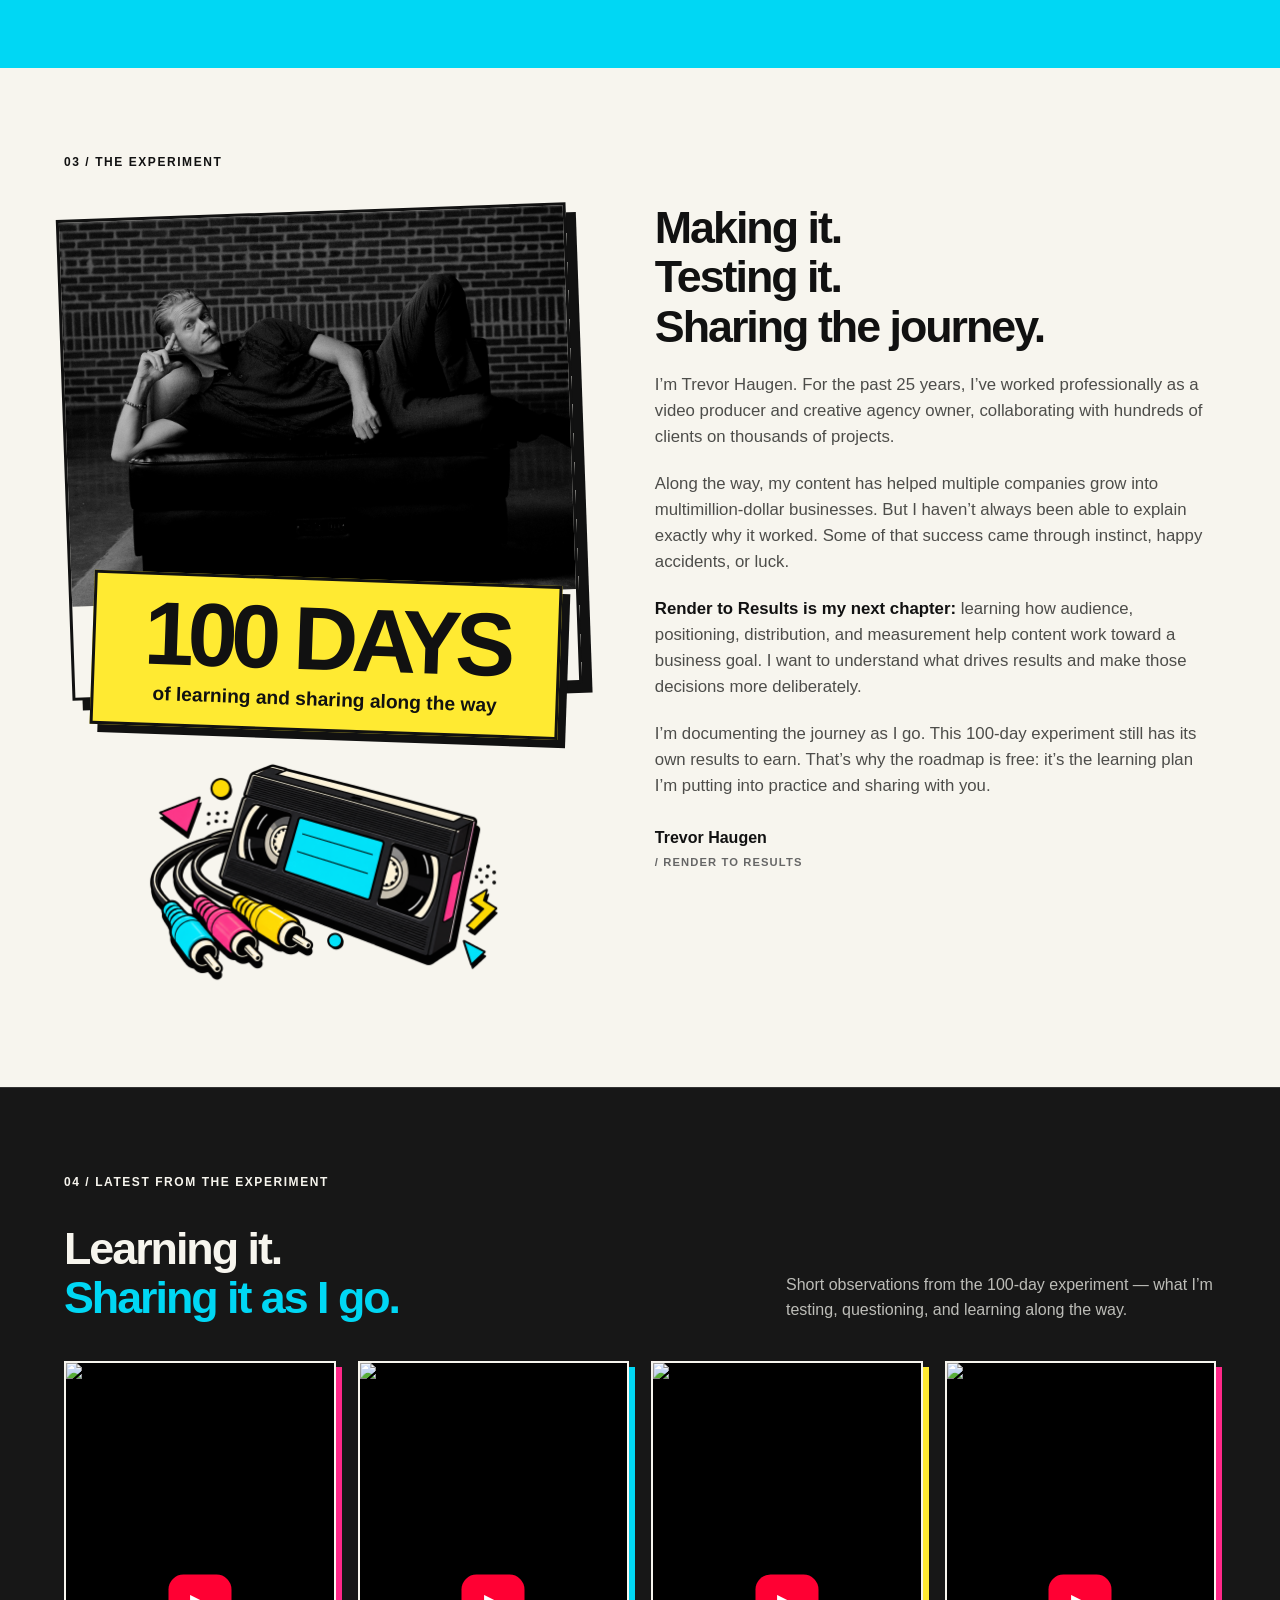
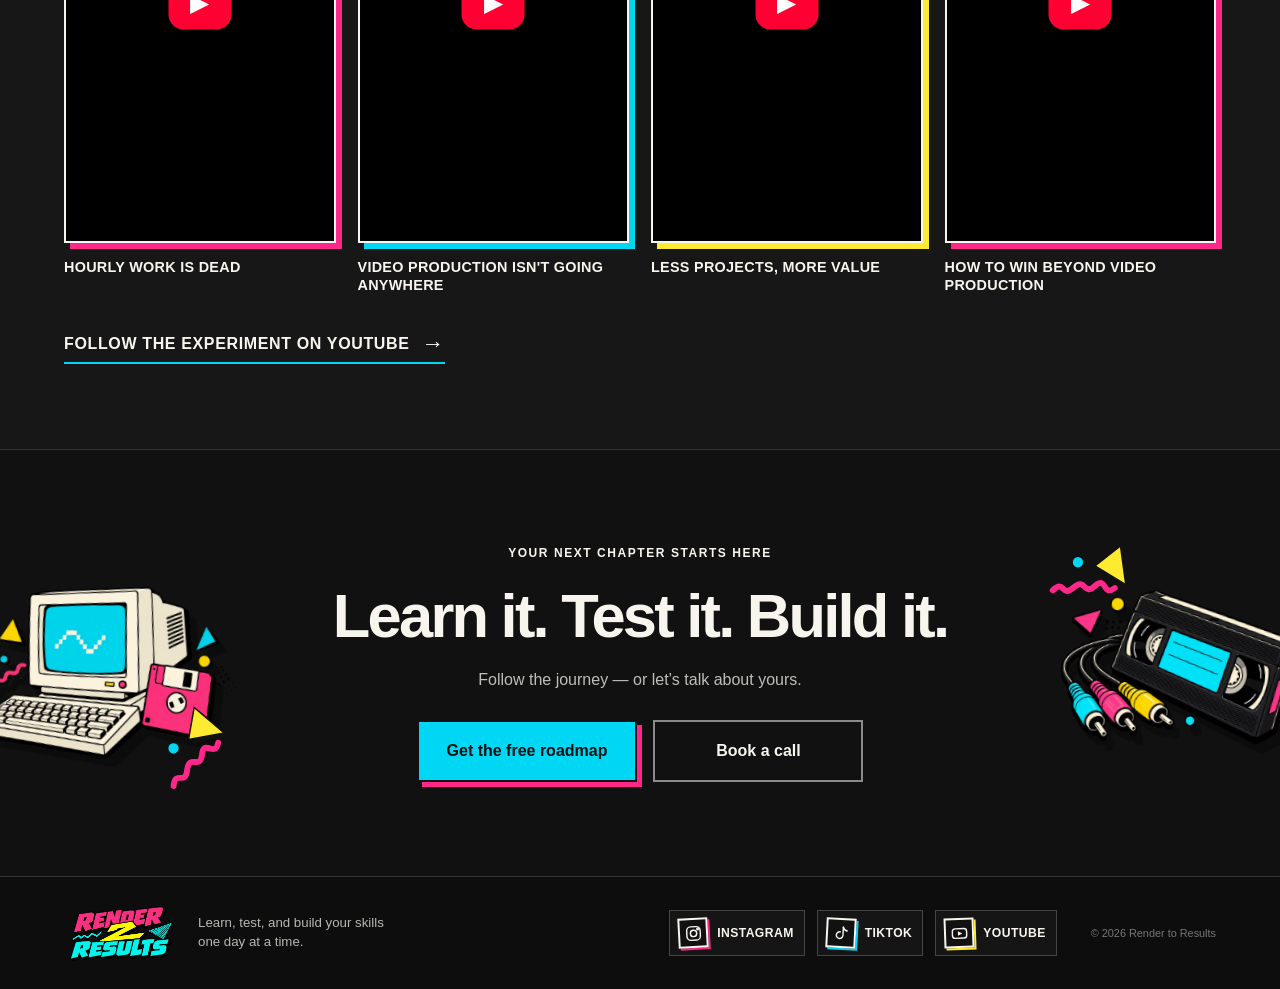
==== commit d1c67650: "Automatically refresh latest YouTube Shorts" ====
--- a/index.html
+++ b/index.html
@@ -83,7 +83,7 @@
 <details><summary><span class="phase-number">05</span><span class="phase-name">Prove</span><span class="days">DAYS 81&ndash;100</span><span class="plus">+</span></summary><div class="phase-body"><h3>Turn what you&rsquo;ve learned into proof.</h3><p>Review the evidence from your work, reflect on what actually moved the needle, and decide what to double down on next.</p><span class="phase-tag">REFLECT & CONTINUE</span></div></details>
 </div><div class="roadmap-foot"><span>THE BETA VERSION / 53 PAGES / FREE</span><button class="button dark" data-open="signup">Get the free roadmap</button></div></section>
 <section id="story" class="story section"><div class="section-label">03 / THE EXPERIMENT</div><div class="story-grid"><div class="story-visual"><div class="story-portrait"><img src="assets/trevor-haugen-v2.png" alt="Trevor Haugen reclining on a couch in front of a brick wall" width="2518" height="1916" loading="lazy"><div class="story-badge"><strong>100 DAYS</strong><div><b>of learning and sharing along the way</b></div></div></div><img class="retro-art video-art" src="assets/retro-video.png" alt="" loading="lazy"></div><div class="bio-copy"><h2>Making it.<br>Testing it.<br>Sharing the journey.</h2><p>I&rsquo;m Trevor Haugen. For the past 25 years, I&rsquo;ve worked professionally as a video producer and creative agency owner, collaborating with hundreds of clients on thousands of projects.</p><p>Along the way, my content has helped multiple companies grow into multimillion-dollar businesses. But I haven&rsquo;t always been able to explain exactly why it worked. Some of that success came through instinct, happy accidents, or luck.</p><p><strong>Render to Results is my next chapter:</strong> learning how audience, positioning, distribution, and measurement help content work toward a business goal. I want to understand what drives results and make those decisions more deliberately.</p><p>I&rsquo;m documenting the journey as I go. This 100-day experiment still has its own results to earn. That&rsquo;s why the roadmap is free: it&rsquo;s the learning plan I&rsquo;m putting into practice and sharing with you.</p><div class="signature">Trevor Haugen <span>/ RENDER TO RESULTS</span></div></div></div></section>
-<section class="social-section section"><div class="section-label">04 / LATEST FROM THE EXPERIMENT</div><div class="social-heading"><h2>Learning it.<br><span>Sharing it as I go.</span></h2><p>Short observations from the 100-day experiment &mdash; what I&rsquo;m testing, questioning, and learning along the way.</p></div><div class="shorts-grid"><article class="short-card"><div class="short-frame"><button type="button" class="short-launch" data-video-id="d4JXOITjcpc" aria-label="Play Learning Is Easy. Doing Is Hard."><img src="https://i.ytimg.com/vi/d4JXOITjcpc/maxresdefault.jpg" alt="Learning Is Easy. Doing Is Hard. thumbnail" loading="lazy"><span class="short-play" aria-hidden="true">▶</span></button></div><h3>Learning Is Easy. Doing Is Hard.</h3></article><article class="short-card"><div class="short-frame"><button type="button" class="short-launch" data-video-id="llkEz4PQ8VM" aria-label="Play Hourly Work is DEAD"><img src="https://i.ytimg.com/vi/llkEz4PQ8VM/maxresdefault.jpg" alt="Hourly Work is DEAD thumbnail" loading="lazy"><span class="short-play" aria-hidden="true">▶</span></button></div><h3>Hourly Work is DEAD</h3></article><article class="short-card"><div class="short-frame"><button type="button" class="short-launch" data-video-id="l9yaEGgh-KA" aria-label="Play Video Production Isn&#x27;t Going Anywhere"><img src="https://i.ytimg.com/vi/l9yaEGgh-KA/maxresdefault.jpg" alt="Video Production Isn&#x27;t Going Anywhere thumbnail" loading="lazy"><span class="short-play" aria-hidden="true">▶</span></button></div><h3>Video Production Isn&#x27;t Going Anywhere</h3></article><article class="short-card"><div class="short-frame"><button type="button" class="short-launch" data-video-id="eretGOL00Sc" aria-label="Play Less Projects, More Value"><img src="https://i.ytimg.com/vi/eretGOL00Sc/maxresdefault.jpg" alt="Less Projects, More Value thumbnail" loading="lazy"><span class="short-play" aria-hidden="true">▶</span></button></div><h3>Less Projects, More Value</h3></article></div><a class="youtube-link" href="https://www.youtube.com/@RendertoResults/shorts" target="_blank" rel="noopener noreferrer">Follow the experiment on YouTube <span>&rarr;</span></a></section><section class="closing section"><div class="closing-art closing-art-left" aria-hidden="true"><img class="closing-retro closing-computer" src="assets/retro-computer.png" alt=""><img class="closing-accent" src="assets/memphis-mark.svg" alt=""></div><div class="closing-content"><div class="section-label">YOUR NEXT CHAPTER STARTS HERE</div><h2>Learn it. Test it. Build it.</h2><p>Follow the journey &mdash; or let&rsquo;s talk about yours.</p><div class="hero-actions closing-actions"><button class="button cyan closing-primary" data-open="signup">Get the free roadmap</button><button class="button outline closing-secondary" data-open="booking">Book a call</button></div></div><div class="closing-art closing-art-right" aria-hidden="true"><img class="closing-retro closing-video" src="assets/retro-video.png" alt=""><img class="closing-accent" src="assets/memphis-mark.svg" alt=""></div></section>
+<section class="social-section section"><div class="section-label">04 / LATEST FROM THE EXPERIMENT</div><div class="social-heading"><h2>Learning it.<br><span>Sharing it as I go.</span></h2><p>Short observations from the 100-day experiment &mdash; what I&rsquo;m testing, questioning, and learning along the way.</p></div><div class="shorts-grid"><article class="short-card"><div class="short-frame"><button type="button" class="short-launch" data-video-id="llkEz4PQ8VM" aria-label="Play Hourly Work is DEAD"><img src="https://i.ytimg.com/vi/llkEz4PQ8VM/maxresdefault.jpg" alt="Hourly Work is DEAD thumbnail" loading="lazy"><span class="short-play" aria-hidden="true">▶</span></button></div><h3>Hourly Work is DEAD</h3></article><article class="short-card"><div class="short-frame"><button type="button" class="short-launch" data-video-id="l9yaEGgh-KA" aria-label="Play Video Production Isn&#x27;t Going Anywhere"><img src="https://i.ytimg.com/vi/l9yaEGgh-KA/maxresdefault.jpg" alt="Video Production Isn&#x27;t Going Anywhere thumbnail" loading="lazy"><span class="short-play" aria-hidden="true">▶</span></button></div><h3>Video Production Isn&#x27;t Going Anywhere</h3></article><article class="short-card"><div class="short-frame"><button type="button" class="short-launch" data-video-id="eretGOL00Sc" aria-label="Play Less Projects, More Value"><img src="https://i.ytimg.com/vi/eretGOL00Sc/maxresdefault.jpg" alt="Less Projects, More Value thumbnail" loading="lazy"><span class="short-play" aria-hidden="true">▶</span></button></div><h3>Less Projects, More Value</h3></article><article class="short-card"><div class="short-frame"><button type="button" class="short-launch" data-video-id="kLOzsmWw81c" aria-label="Play How to Win Beyond Video Production"><img src="https://i.ytimg.com/vi/kLOzsmWw81c/maxresdefault.jpg" alt="How to Win Beyond Video Production thumbnail" loading="lazy"><span class="short-play" aria-hidden="true">▶</span></button></div><h3>How to Win Beyond Video Production</h3></article></div><a class="youtube-link" href="https://www.youtube.com/@RendertoResults/shorts" target="_blank" rel="noopener noreferrer">Follow the experiment on YouTube <span>&rarr;</span></a></section><section class="closing section"><div class="closing-art closing-art-left" aria-hidden="true"><img class="closing-retro closing-computer" src="assets/retro-computer.png" alt=""><img class="closing-accent" src="assets/memphis-mark.svg" alt=""></div><div class="closing-content"><div class="section-label">YOUR NEXT CHAPTER STARTS HERE</div><h2>Learn it. Test it. Build it.</h2><p>Follow the journey &mdash; or let&rsquo;s talk about yours.</p><div class="hero-actions closing-actions"><button class="button cyan closing-primary" data-open="signup">Get the free roadmap</button><button class="button outline closing-secondary" data-open="booking">Book a call</button></div></div><div class="closing-art closing-art-right" aria-hidden="true"><img class="closing-retro closing-video" src="assets/retro-video.png" alt=""><img class="closing-accent" src="assets/memphis-mark.svg" alt=""></div></section>
 </main><footer class="site-footer"><div class="footer-shell"><div class="footer-lower"><div class="footer-brand"><img src="assets/logo.png" alt="Render to Results" width="140"><p>Learn, test, and build your skills<br>one day at a time.</p></div><nav class="footer-channels" aria-label="Follow Render to Results"><a class="social-button" href="https://www.instagram.com/rendertoresults/" target="_blank" rel="noopener noreferrer" aria-label="Instagram (opens in a new tab)"><span class="social-icon" aria-hidden="true"><svg viewBox="0 0 24 24" role="img"><rect x="3.5" y="3.5" width="17" height="17" rx="5"></rect><circle cx="12" cy="12" r="4"></circle><circle cx="17.4" cy="6.7" r="1"></circle></svg></span><span>Instagram</span></a><a class="social-button" href="https://www.tiktok.com/@rendertoresults" target="_blank" rel="noopener noreferrer" aria-label="TikTok (opens in a new tab)"><span class="social-icon" aria-hidden="true"><svg viewBox="0 0 24 24" role="img"><path d="M14 4v10.1a4.2 4.2 0 1 1-3.5-4.1"></path><path d="M14 4c.7 2.4 2.4 3.9 5 4.4"></path></svg></span><span>TikTok</span></a><a class="social-button" href="https://www.youtube.com/@RendertoResults" target="_blank" rel="noopener noreferrer" aria-label="YouTube (opens in a new tab)"><span class="social-icon" aria-hidden="true"><svg viewBox="0 0 24 24" role="img"><rect x="3" y="6" width="18" height="12" rx="3.5"></rect><path class="fill-mark" d="M10 9.2 15.5 12 10 14.8Z"></path></svg></span><span>YouTube</span></a></nav><span class="footer-copy">&copy; 2026 Render to Results</span></div></div></footer>
 <dialog id="signup" aria-labelledby="signup-title"><button class="close" aria-label="Close dialog">&times;</button><div class="dialog-label">THE FREE 100-DAY ROADMAP</div><h2 id="signup-title">Your next chapter,<br>one day at a time.</h2><p>Daily learning, practical action, and space to reflect. The 53-page Beta Version.</p><form id="signup-form" action="https://rendertoresults.us5.list-manage.com/subscribe/post?u=b84456b9254c0e47d962e2308&amp;id=13fc7e3952&amp;f_id=00e9f0e0f0" method="post" target="_blank" rel="noopener noreferrer"><label for="email">Email address (required)</label><input id="email" name="EMAIL" type="email" placeholder="you@example.com" autocomplete="email" required><label for="first-name">First name (optional)</label><input id="first-name" name="FNAME" type="text" placeholder="Your first name" autocomplete="given-name"><div aria-hidden="true" class="signup-trap"><input type="text" name="b_b84456b9254c0e47d962e2308_13fc7e3952" tabindex="-1" value="" autocomplete="off"></div><p class="signup-note">Sign up for the free roadmap and emails from Trevor at Render to Results. Unsubscribe anytime.</p><button type="submit" name="subscribe" class="button dark">Get the free roadmap</button><p class="signup-note">A confirmation page opens in a new tab. Check your inbox and confirm your email to receive the roadmap.</p></form></dialog>
 <dialog id="booking" aria-labelledby="booking-title"><button class="close" aria-label="Close dialog">&times;</button><div class="dialog-label">LET&rsquo;S TALK</div><h2 id="booking-title">What brings you here?</h2><p>Choose the conversation that fits your next step.</p><div class="booking-options"><a class="booking-option" href="https://calendly.com/trevor-templecitystudios/60-minute-1-1" target="_blank" rel="noopener noreferrer"><span class="option-kicker">HAVE A PROJECT IN MIND?</span><strong>Project conversation</strong><span>Let&rsquo;s talk about a potential project and whether we&rsquo;re a fit.</span><b>Free <small>/ one hour</small></b></a><a class="booking-option" href="https://calendly.com/trevor-templecitystudios/60-minute-1-1" target="_blank" rel="noopener noreferrer"><span class="option-kicker">LOOKING FOR DIRECTION?</span><strong>1-hour consultation</strong><span>Get a clearer path forward from making content to making your content work.</span><b>$275 <small>/ one hour</small></b></a></div><p class="micro">Both conversations are 60 minutes. Choose an option to open Calendly in a new tab.</p></dialog>
